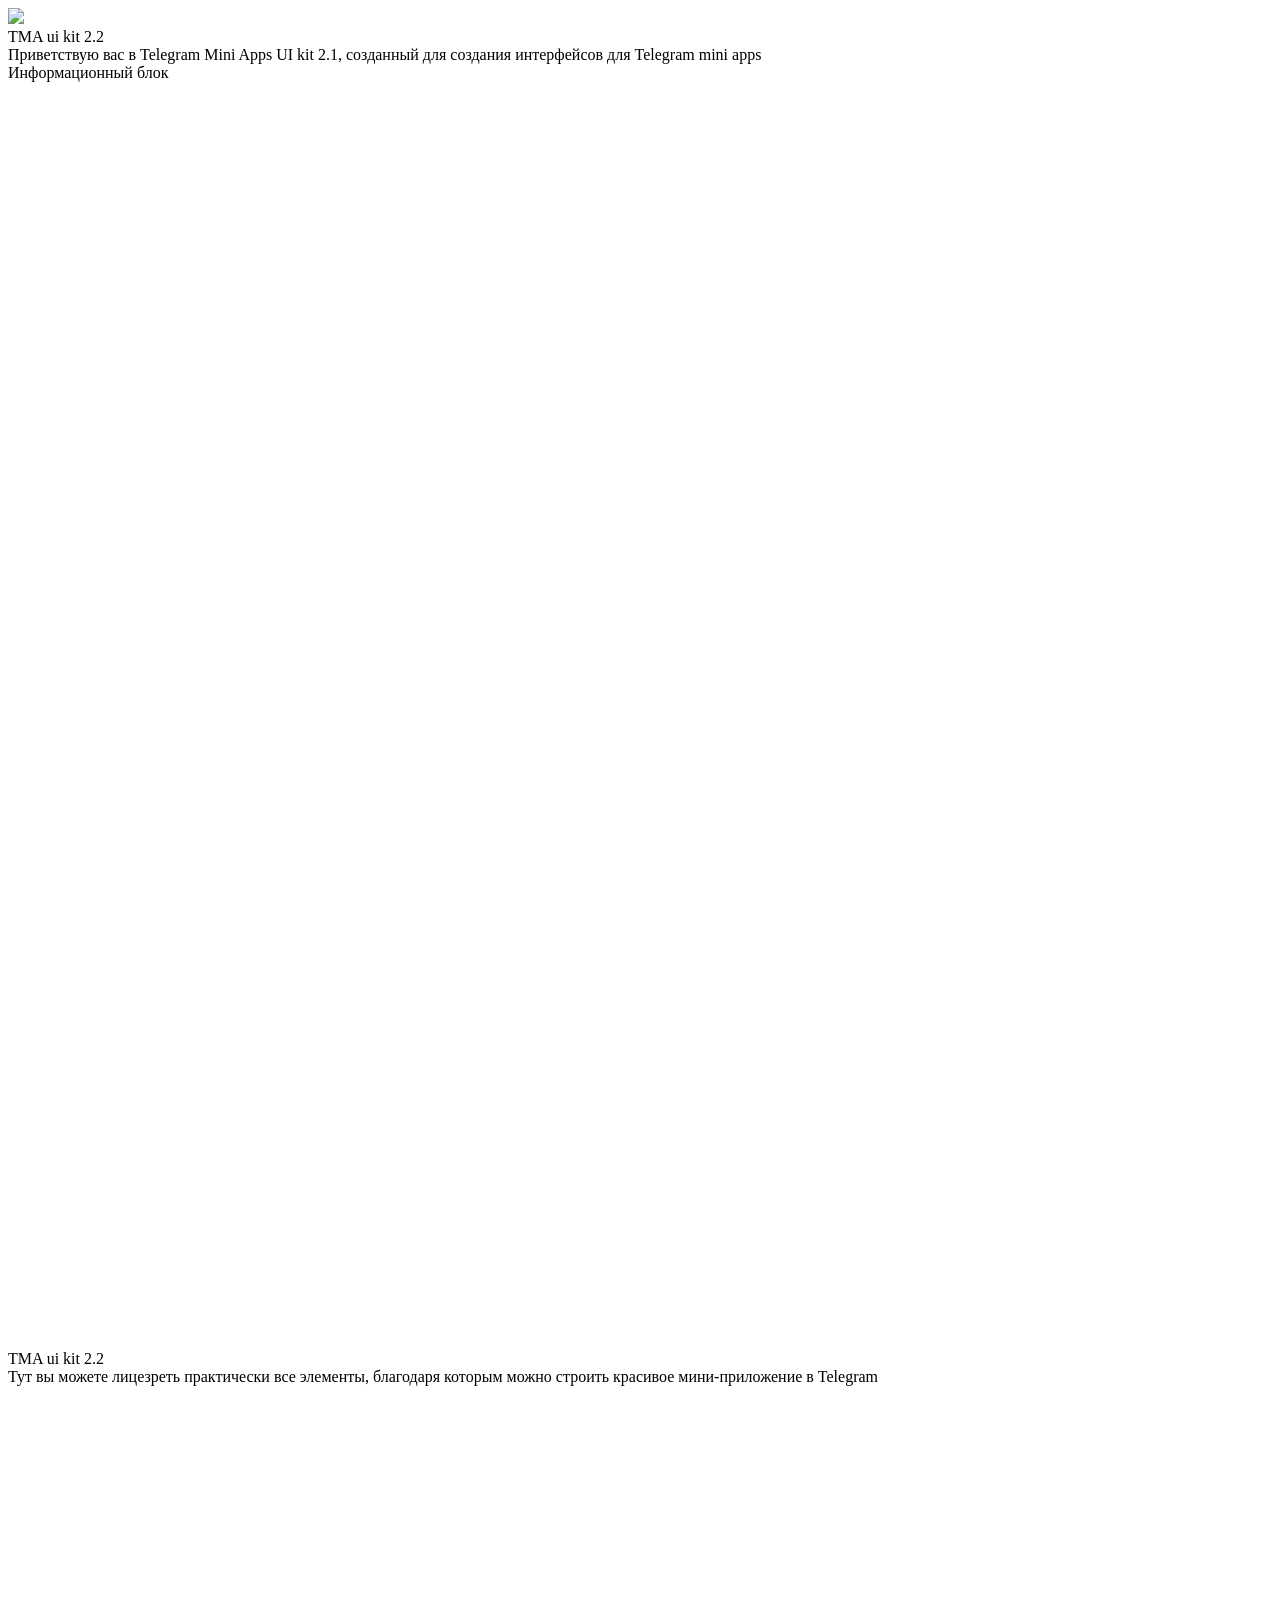
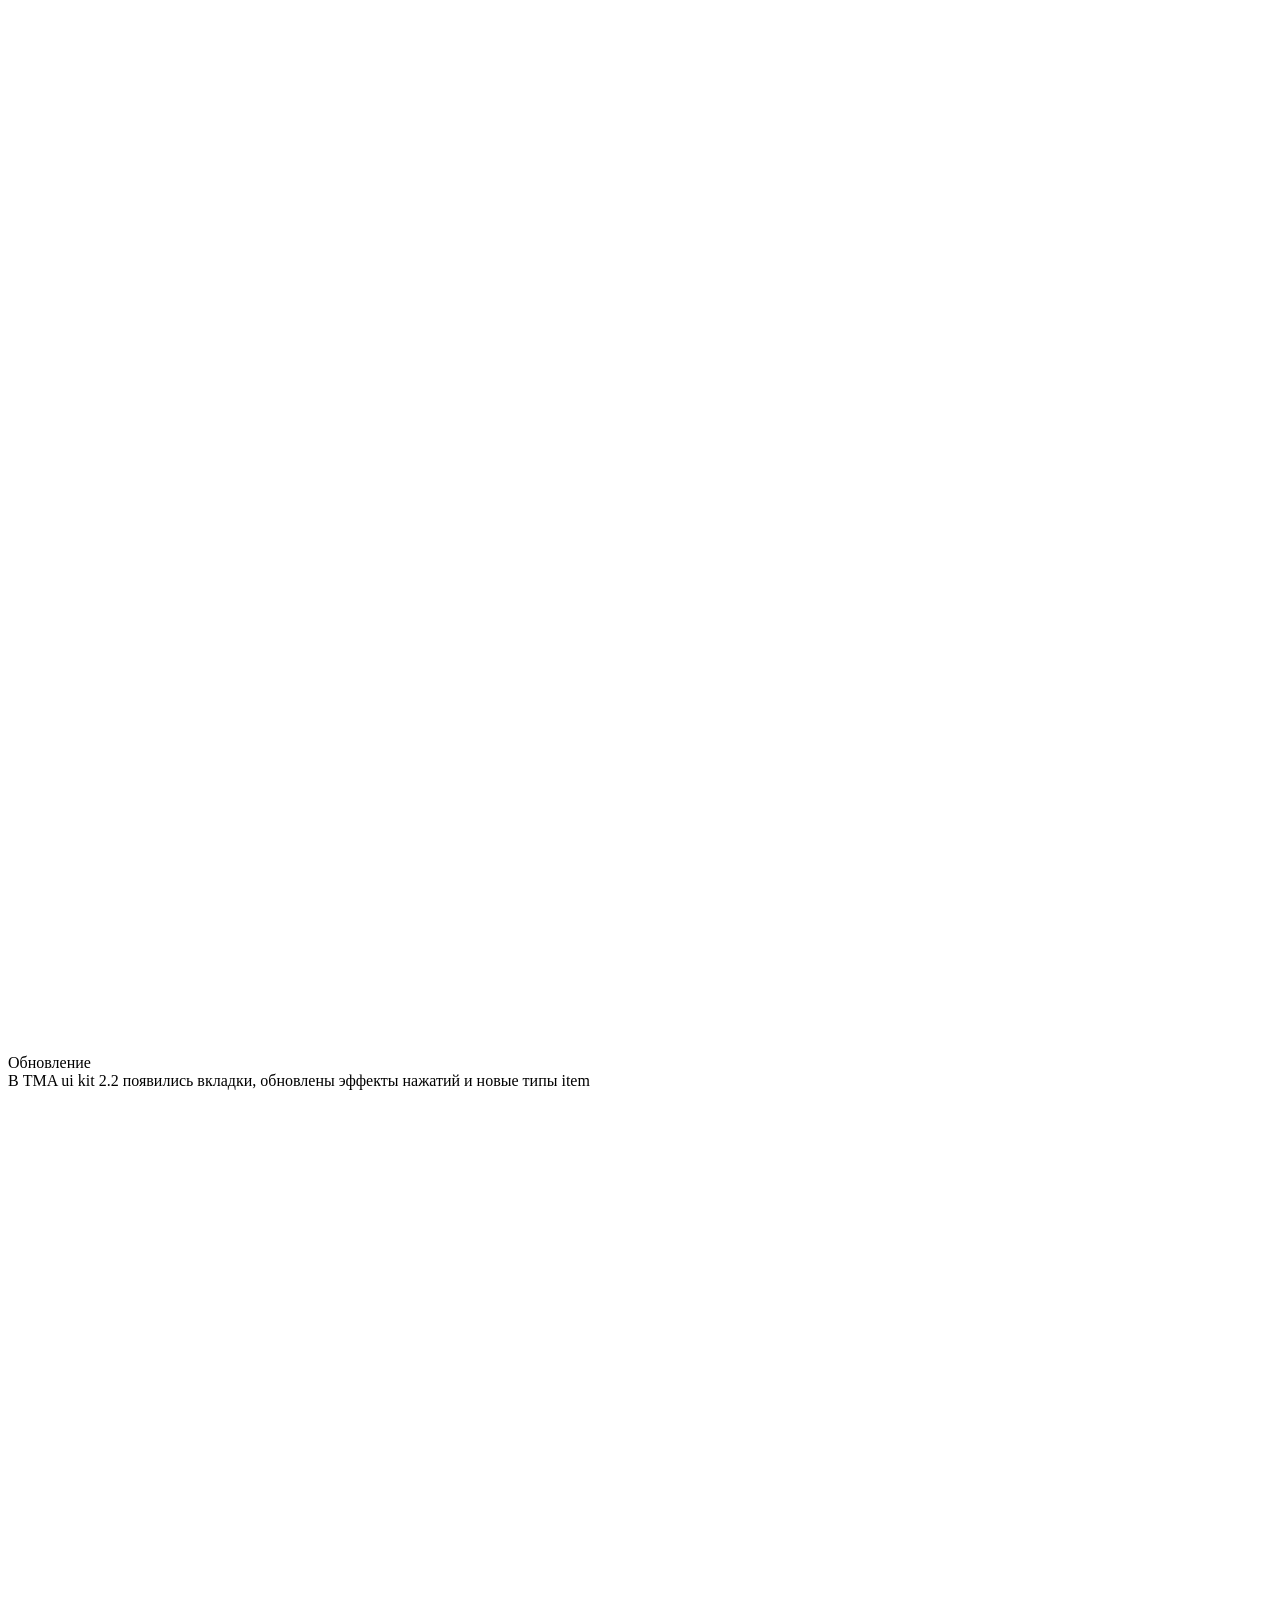
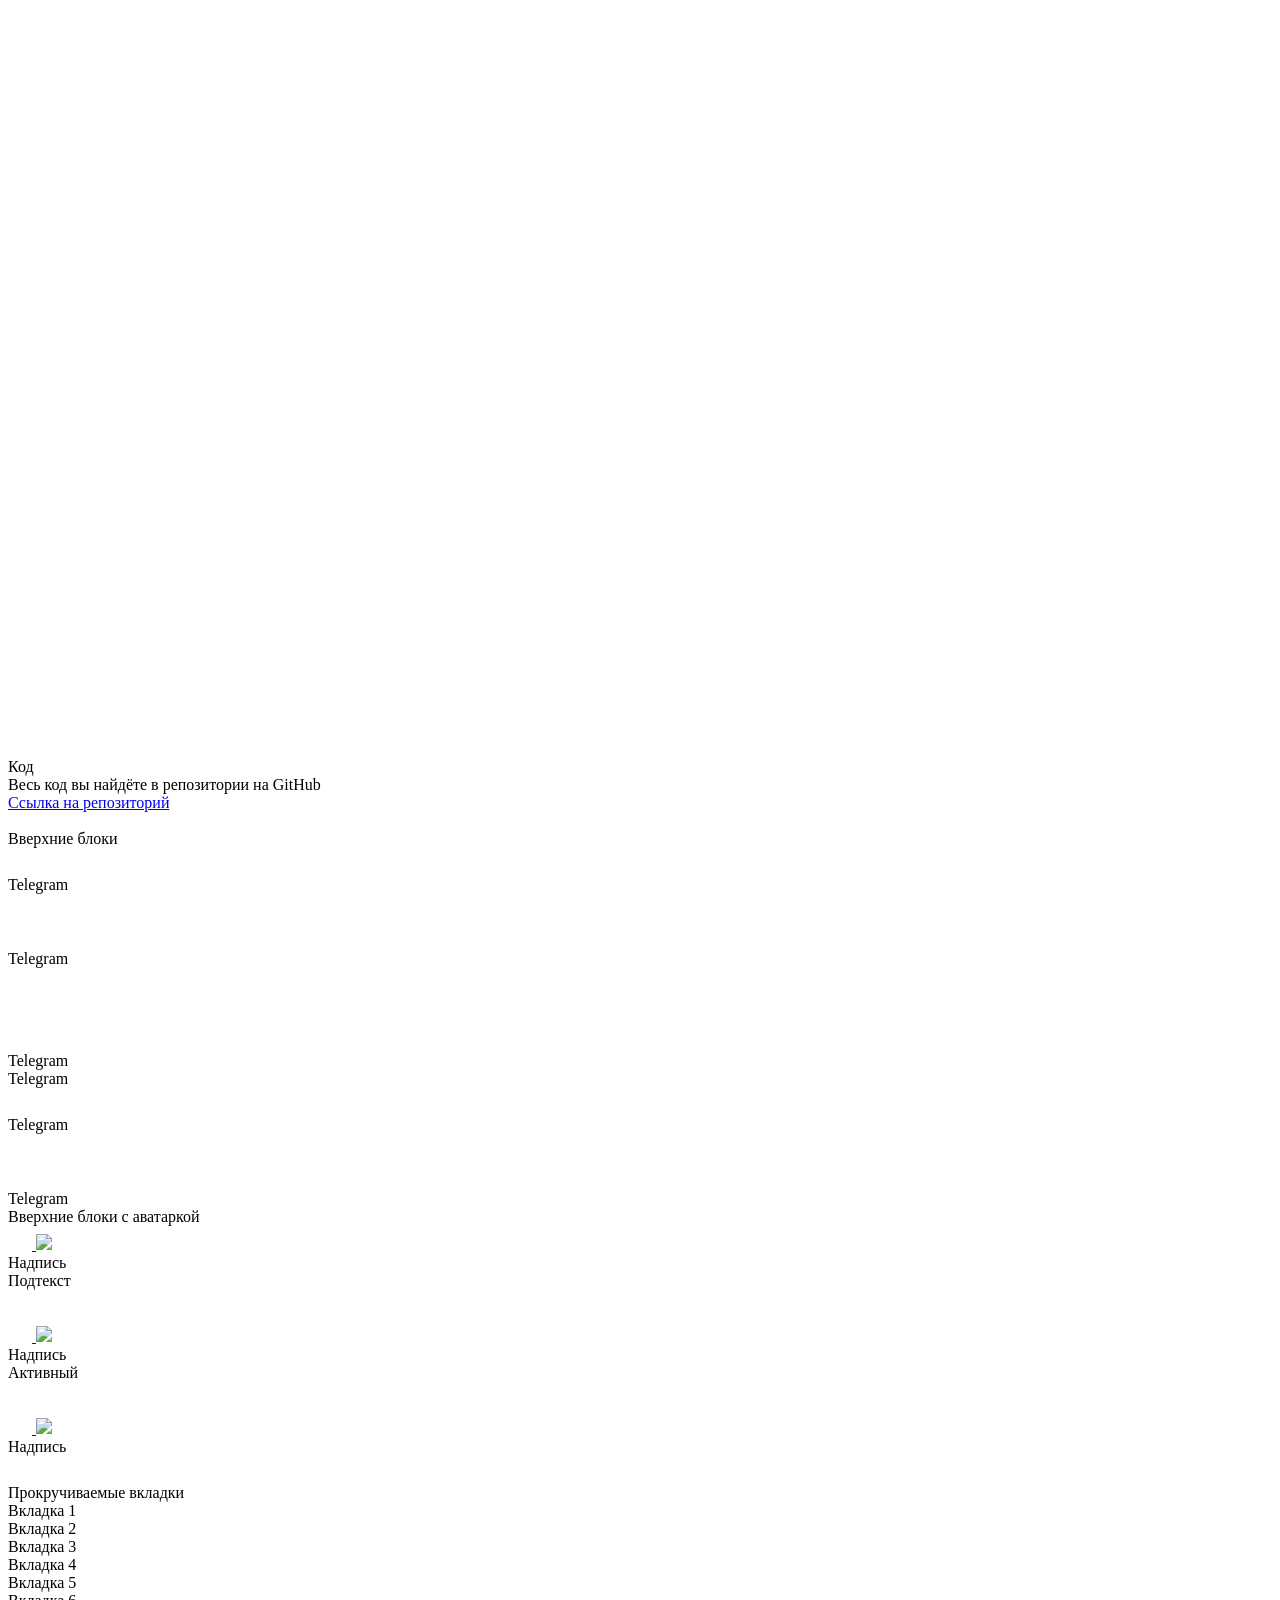
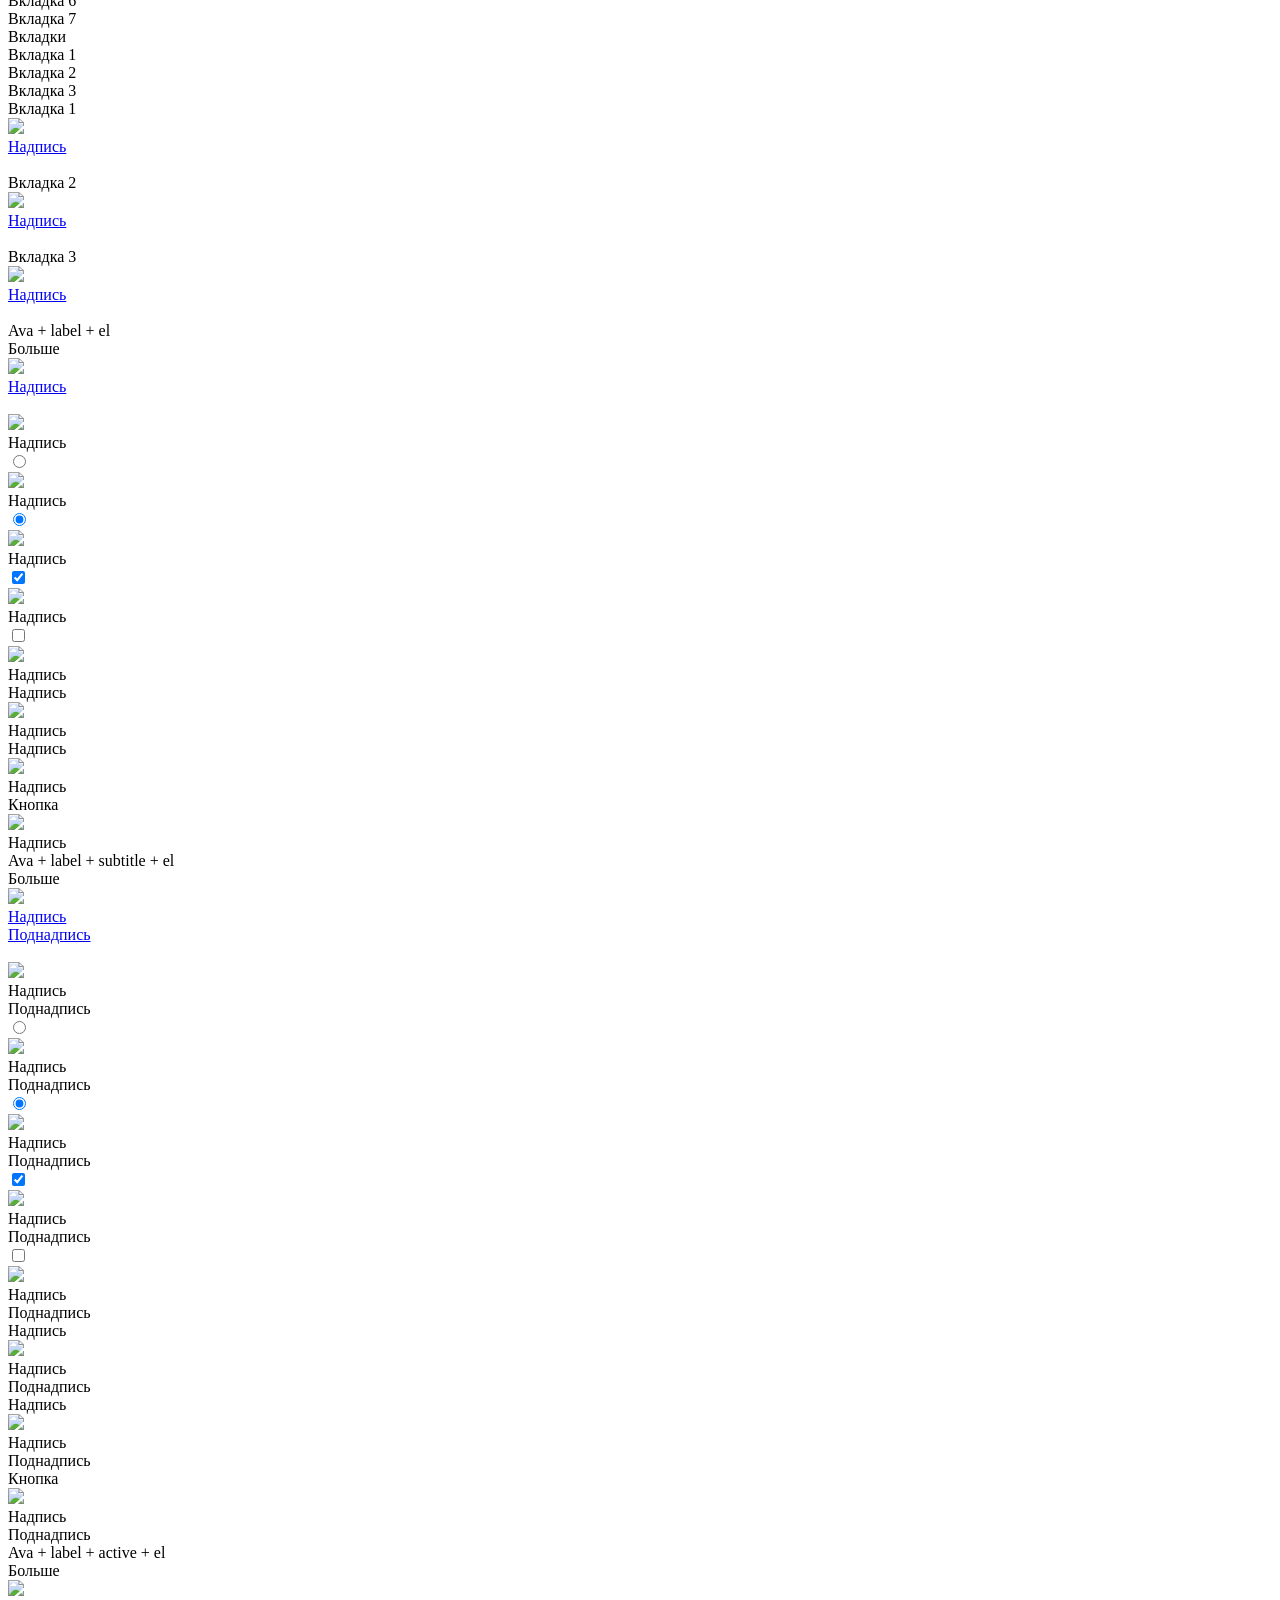
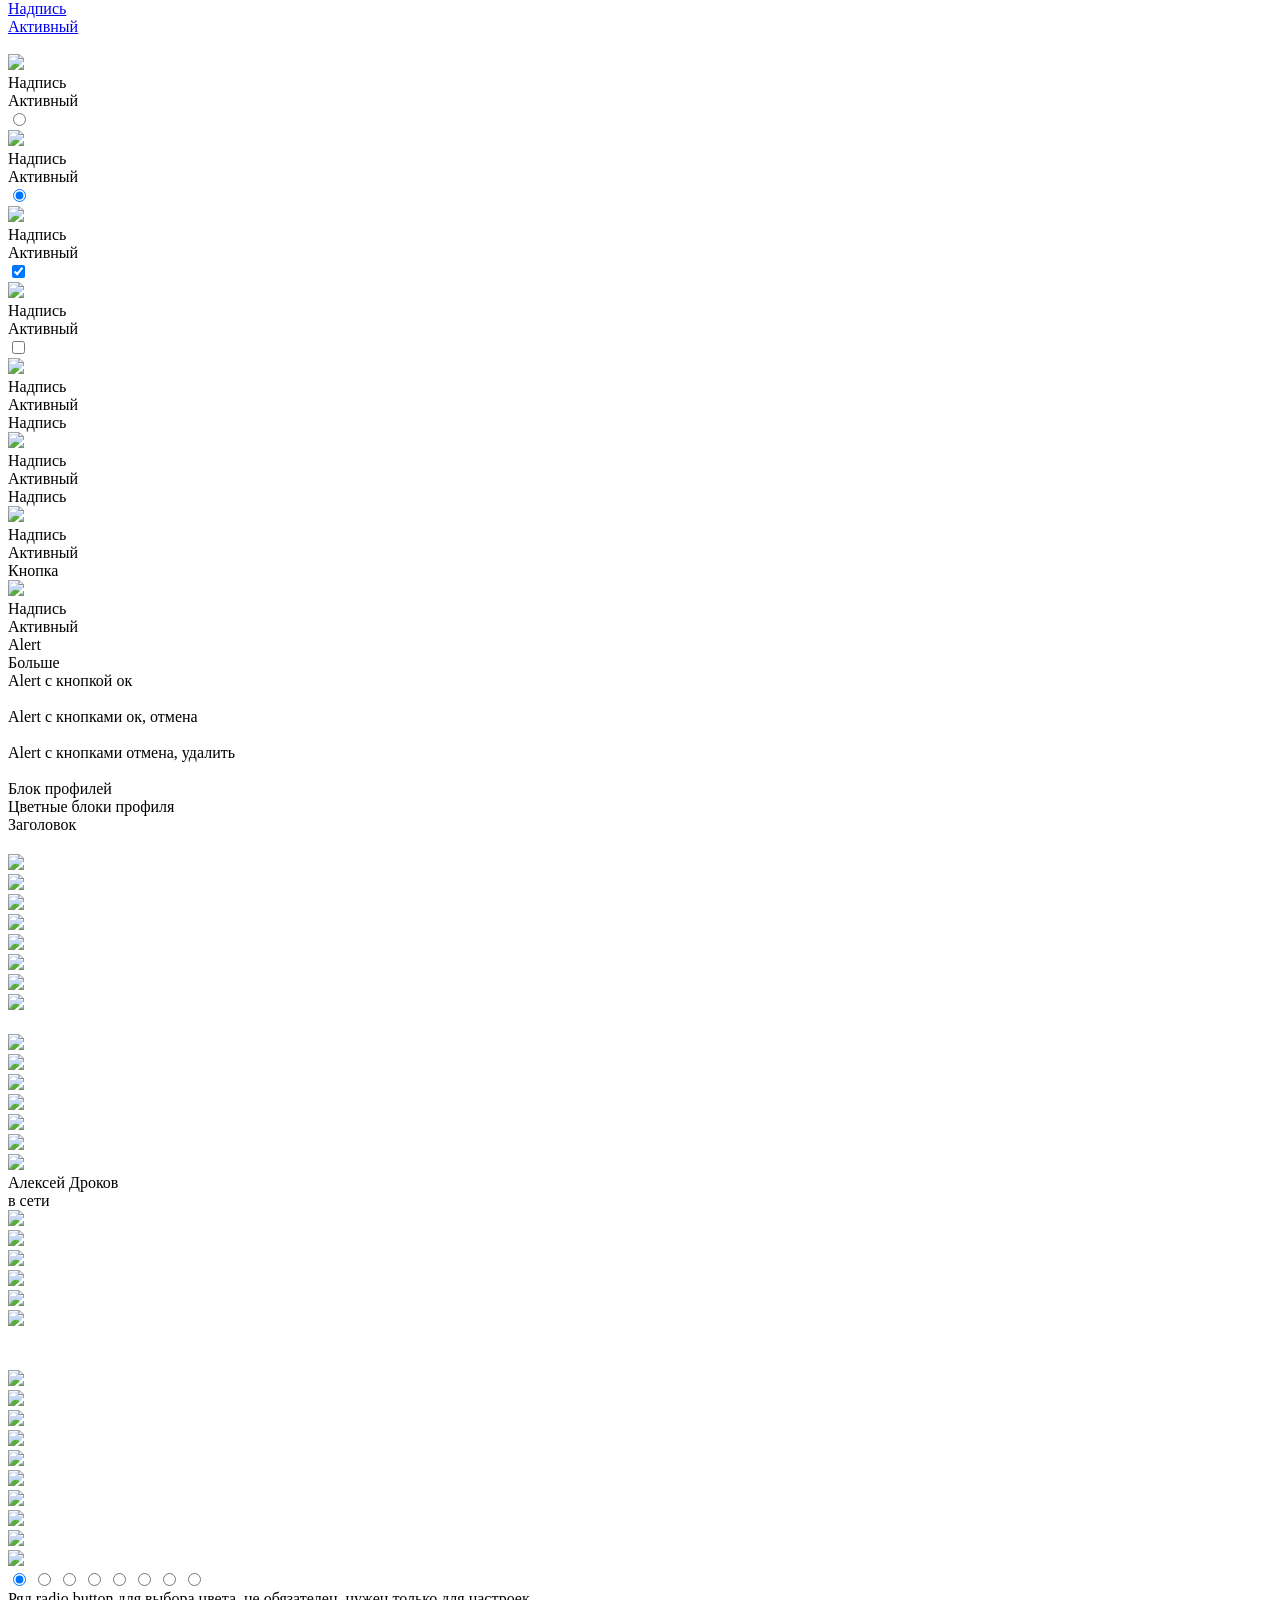
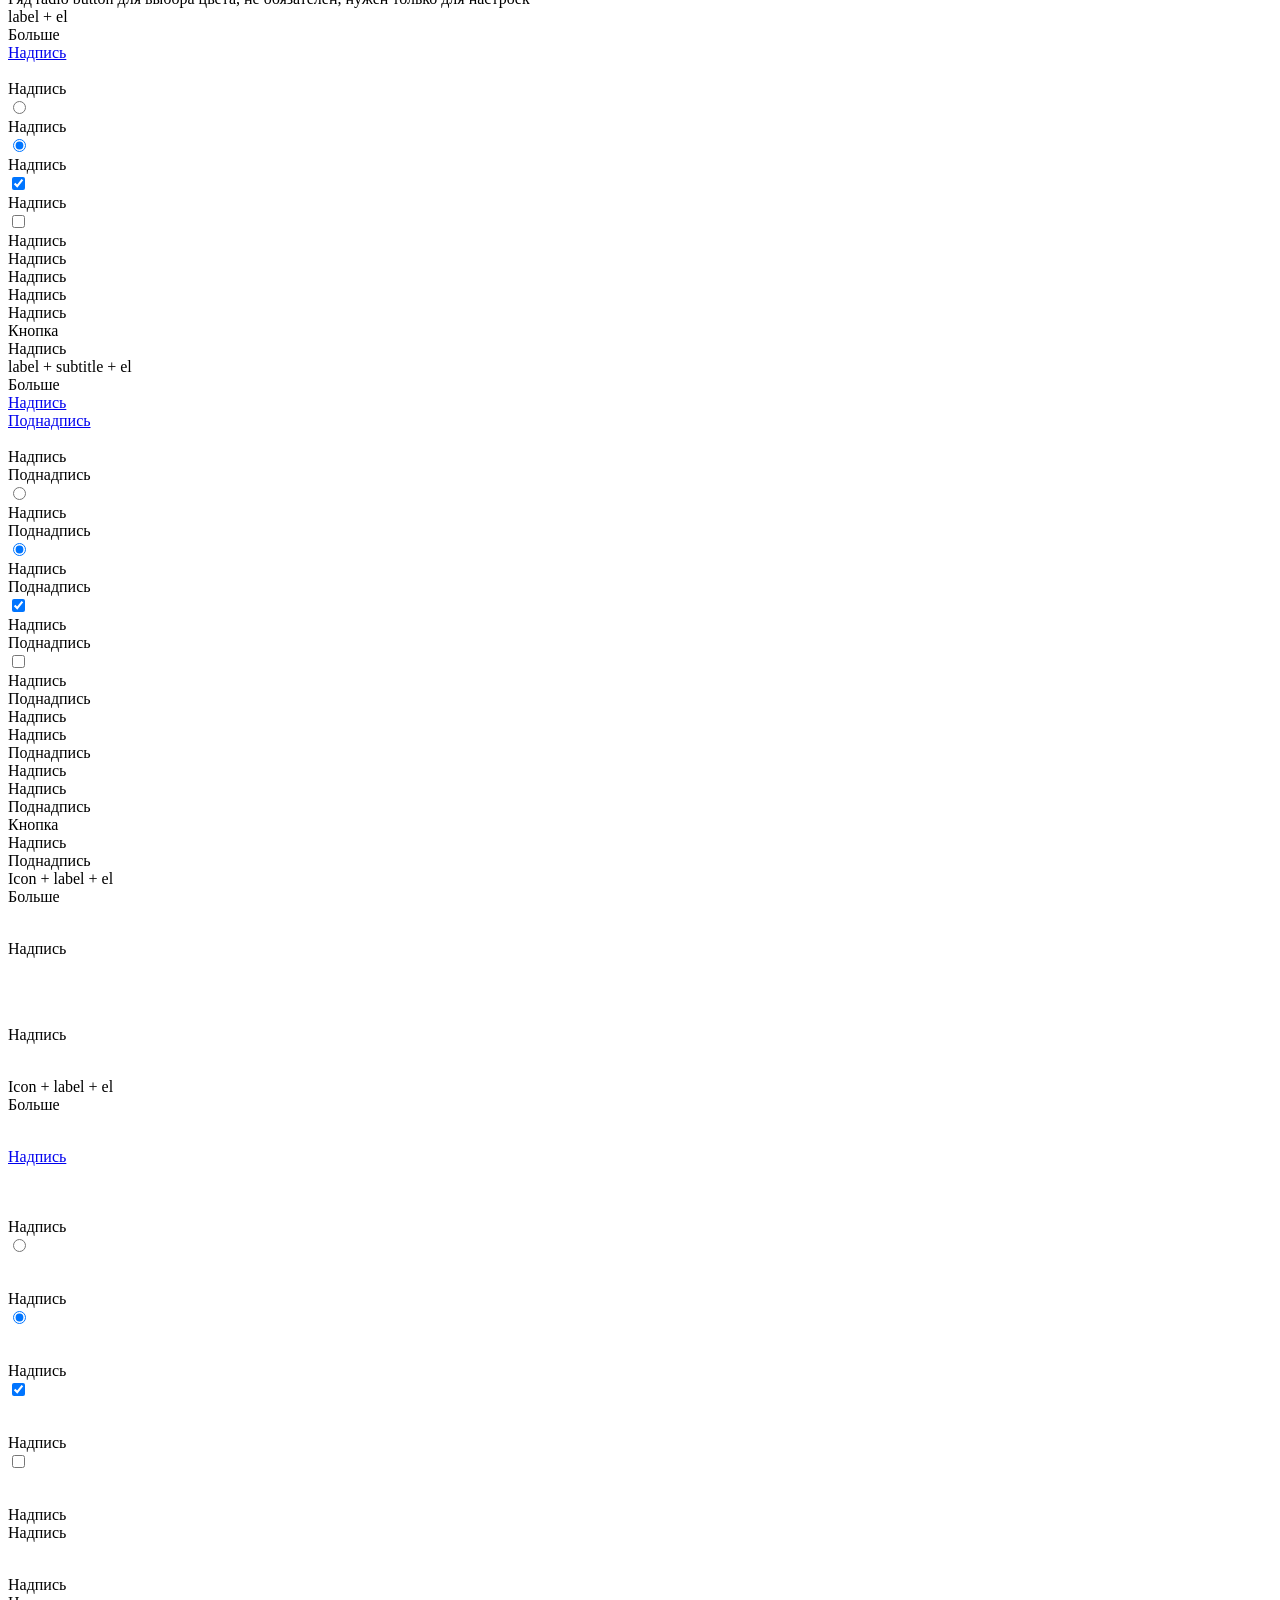
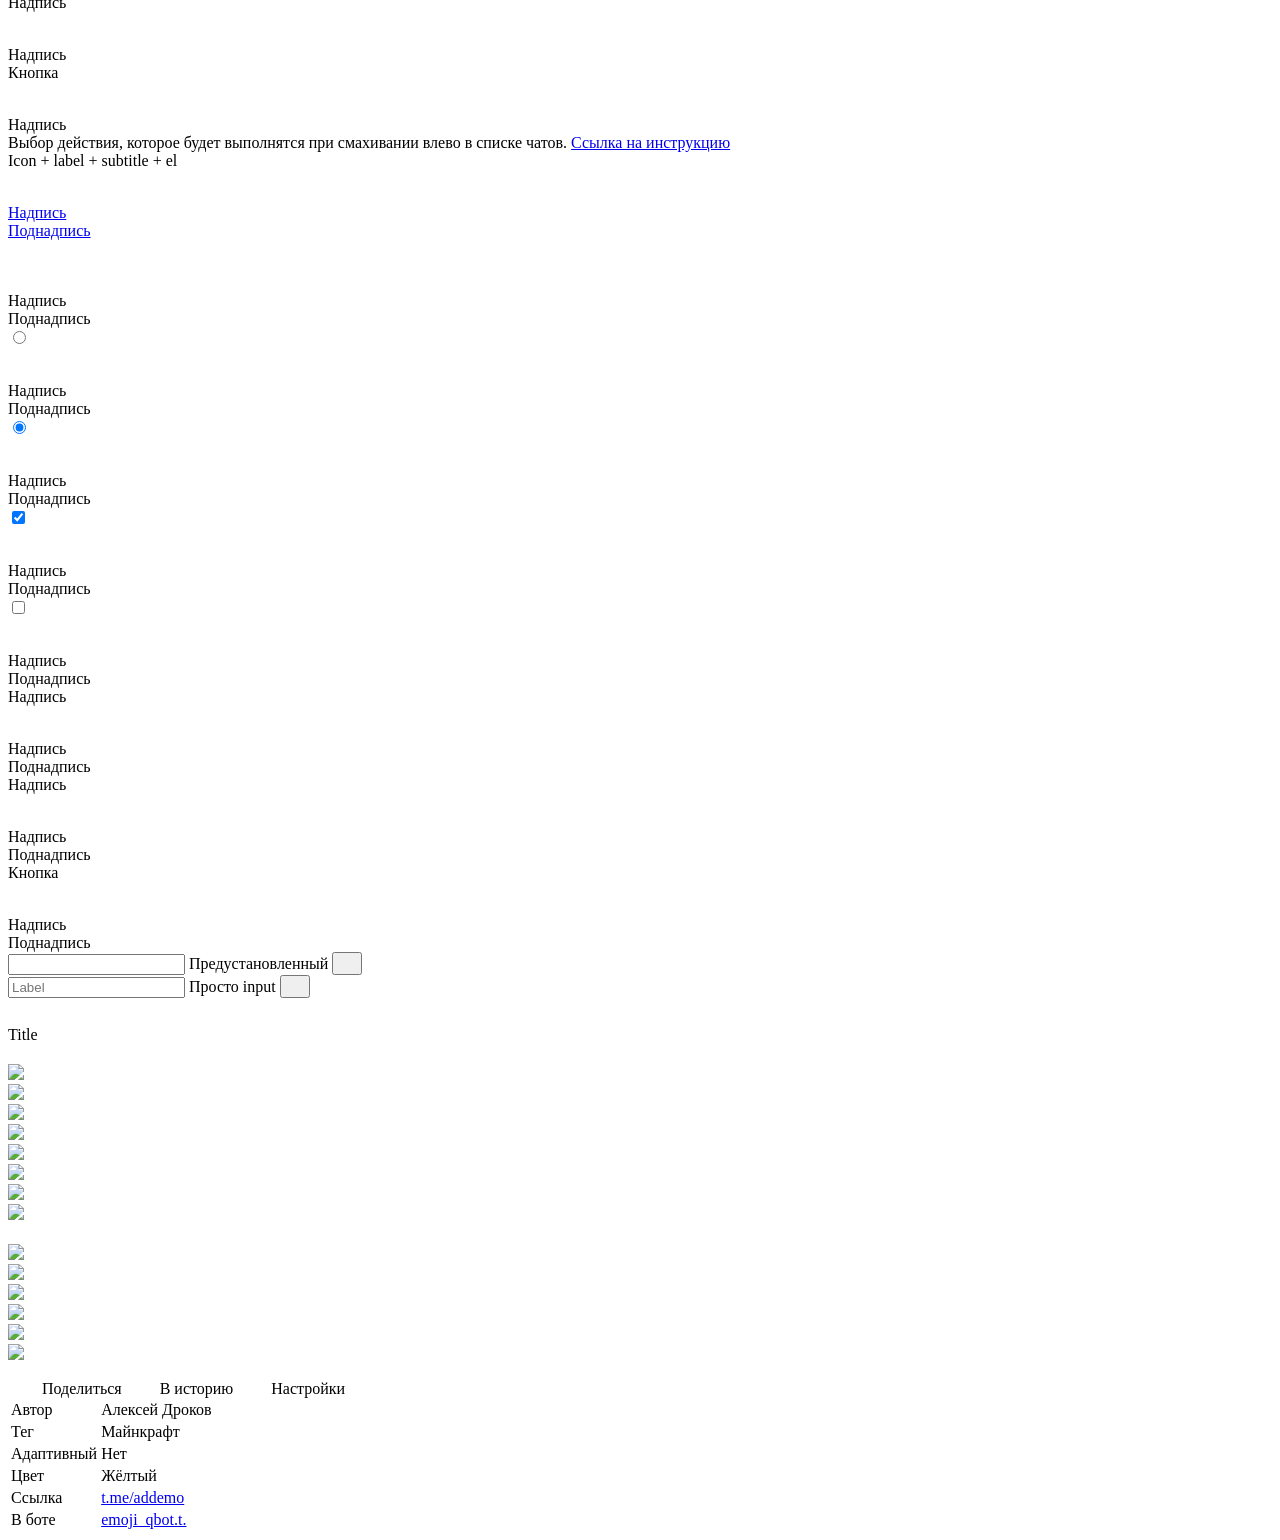
==== index.html @ b3f2db79 "deploy" ====
<!DOCTYPE html>
<html>
<head>
    <meta charset="UTF-8">
    <meta name="viewport" content="width=device-width, initial-scale=1.0">
    <title>TMA ui kit 2.2</title>

    <link href="static/CSS/switcher.css" rel="stylesheet" type="text/css">
    <link href="static/CSS/radio.css" rel="stylesheet" type="text/css">
    <link href="static/CSS/profile.css" rel="stylesheet" type="text/css">
    <link href="static/CSS/style.css" rel="stylesheet" type="text/css">
    <link href="static/CSS/alert.css" rel="stylesheet" type="text/css">
    <link href="static/CSS/input.css" rel="stylesheet" type="text/css">
    <link href="static/CSS/context menu.css" rel="stylesheet" type="text/css">
    <link href="static/CSS/overlay.css" rel="stylesheet" type="text/css">
    <link href="static/CSS/tabs.css" rel="stylesheet" type="text/css">
    <link href="static/CSS/font.css" rel="stylesheet" type="text/css">
</head>
<body>

<!-- Big header -->
<section class="bottom">
<div class="big-header">
    <img src="static/images/img for big header.png">
    <div class="big-header-title label headline6">TMA ui kit 2.2</div>
    <div class="label body1">Приветствую вас в Telegram Mini Apps UI kit 2.1, созданный для создания интерфейсов для Telegram mini apps</div>
</div>
</section>

<!-- Информационный блок -->
<section class="bottom">
<div class="item">
    <div class="right">
        <div class="title oneline"> 
            <div class="button1-medium">Информационный блок</div> 
        </div>
    </div>
</div>
<div class="info_block">
    <div class="icon_info_block"><svg xmlns:inkscape="http://www.inkscape.org/namespaces/inkscape" xmlns:sodipodi="http://sodipodi.sourceforge.net/DTD/sodipodi-0.dtd" xmlns="http://www.w3.org/2000/svg" viewBox="0 0 512 512" version="1.1" inkscape:export-xdpi="96" inkscape:export-ydpi="96" style="fill: none; stroke: none"> <g inkscape:groupmode="layer" id="surface6743" inkscape:label="surface6743" transform="matrix(1.3333000000000002, 0.0, 0.0, 1.3333000000000002, 0.0, 0.0)"> <g id="g_1" inkscape:label="surface6743" transform="matrix(1.0, 0.0, 0.0, 1.0, 0.0, 0.0)"> <g id="g_2" transform="matrix(1.0, 0.0, 0.0, 1.0, 0.0, 0.0)" style="fill-opacity:1.0;fill: var(--tg-theme-text-color)"> <path d="M 176.05,81.35 C 173.93,81.35 172.21,83.07 172.21,85.19 C 172.21,85.19 172.21,92.45 172.21,92.45 C 172.21,103.2 165.88,112.53 156.71,116.84 C 152.47,118.84 148.41,121.18 144.59,123.84 C 136.27,129.64000000000001 125.02000000000001,130.47 115.7,125.09 C 115.7,125.09 109.4,121.46 109.4,121.46 C 107.56,120.39999999999999 105.22,121.02 104.16,122.86 C 104.16,122.86 88.22,150.46 88.22,150.46 C 87.16,152.3 87.78,154.65 89.62,155.71 C 89.62,155.71 95.85,159.31 95.85,159.31 C 105.16999999999999,164.69 110.08,174.83999999999997 109.22,184.95 C 109.02,187.29999999999998 108.91,189.69 108.91,192.1 C 108.91,194.46 109.01,196.79 109.2,199.09 C 110.04,209.18 105.14,219.32 95.84,224.69 C 95.84,224.69 89.61,228.28 89.61,228.28 C 87.77,229.34 87.14,231.69 88.2,233.53 C 88.2,233.53 104.14,261.13 104.14,261.13 C 105.2,262.96999999999997 107.55,263.6 109.39,262.54 C 109.39,262.54 115.53,258.99 115.53,258.99 C 124.87,253.60000000000002 136.13,254.45 144.46,260.27 C 148.32000000000002,262.96999999999997 152.42000000000002,265.34000000000003 156.71,267.36 C 165.88,271.67 172.21,281.0 172.21,291.75 C 172.21,291.75 172.21,298.79 172.21,298.79 C 172.21,300.91 173.93,302.63 176.05,302.63 C 176.05,302.63 207.93,302.63 207.93,302.63 C 210.05,302.63 211.77,300.91 211.77,298.79 C 211.77,298.79 211.77,291.79 211.77,291.79 C 211.77,281.02000000000004 218.12,271.7 227.3,267.39 C 231.60000000000002,265.37 235.71,262.97999999999996 239.58,260.27 C 247.91000000000003,254.45 259.18,253.61 268.52,259 C 268.52,259 274.61,262.51 274.61,262.51 C 276.45,263.57 278.79,262.95 279.85,261.11 C 279.85,261.11 295.79,233.5 295.79,233.5 C 296.85,231.66 296.21999999999997,229.32 294.38,228.26 C 294.38,228.26 288.22,224.7 288.22,224.7 C 278.92,219.32999999999998 274.01000000000005,209.19 274.85,199.1 C 275.04,196.79999999999998 275.14,194.46 275.14,192.1 C 275.14,189.68 275.03999999999996,187.29999999999998 274.84,184.95 C 273.97999999999996,174.83999999999997 278.88,164.68 288.2,159.3 C 288.2,159.3 294.37,155.73 294.37,155.73 C 296.21,154.67 296.83,152.33 295.77,150.49 C 295.77,150.49 279.84,122.89 279.84,122.89 C 278.78,121.05 276.42999999999995,120.42 274.59,121.48 C 274.59,121.48 268.34,125.09 268.34,125.09 C 259.02,130.47 247.76999999999998,129.64000000000001 239.45,123.84 C 235.60999999999999,121.17 231.56,118.82 227.3,116.82 C 218.12,112.50999999999999 211.77,103.19 211.77,92.42 C 211.77,92.42 211.77,85.19 211.77,85.19 C 211.77,83.07 210.05,81.35 207.93,81.35 C 207.93,81.35 176.05,81.35 176.05,81.35 Z M 78.11,175.66 C 65.25,168.24 60.849999999999994,151.81 68.27,138.95 C 68.27,138.95 84.2,111.34 84.2,111.34 C 91.62,98.48 108.06,94.08 120.92,101.5 C 120.92,101.5 127.22,105.14 127.22,105.14 C 128.54,105.9 130.18,105.81 131.43,104.94 C 136.31,101.55 141.47,98.53999999999999 146.9,95.99 C 148.28,95.33999999999999 149.18,93.97 149.18,92.45 C 149.18,92.45 149.18,85.19 149.18,85.19 C 149.18,70.35 161.21,58.31 176.05,58.31 C 176.05,58.31 207.93,58.31 207.93,58.31 C 222.77,58.31 234.81,70.35 234.81,85.19 C 234.81,85.19 234.81,92.42 234.81,92.42 C 234.81,93.94 235.71,95.32 237.09,95.96 C 242.54,98.52 247.73000000000002,101.52000000000001 252.62,104.93 C 253.87,105.80000000000001 255.5,105.89 256.82,105.13 C 256.82,105.13 263.07,101.53 263.07,101.53 C 275.93,94.11 292.37,98.51 299.79,111.37 C 299.79,111.37 315.73,138.97 315.73,138.97 C 323.15000000000003,151.82999999999998 318.75,168.27 305.89,175.69 C 305.89,175.69 299.72,179.25 299.72,179.25 C 298.40000000000003,180.01 297.66,181.47 297.79,182.99 C 298.04,185.99 298.18,189.03 298.18,192.1 C 298.18,195.1 298.05,198.07 297.81,201.01 C 297.68,202.53 298.42,203.99 299.74,204.75 C 299.74,204.75 305.9,208.3 305.9,208.3 C 318.76,215.72 323.16,232.16000000000003 315.74,245.02 C 315.74,245.02 299.8,272.62 299.8,272.62 C 292.38,285.48 275.95,289.88 263.09,282.46 C 263.09,282.46 257,278.95 257,278.95 C 255.68,278.19 254.04,278.28000000000003 252.79,279.16 C 247.85,282.62 242.6,285.65000000000003 237.09,288.24 C 235.71,288.89 234.81,290.27000000000004 234.81,291.79 C 234.81,291.79 234.81,298.79 234.81,298.79 C 234.81,313.63 222.77,325.67 207.93,325.67 C 207.93,325.67 176.05,325.67 176.05,325.67 C 161.21,325.67 149.18,313.63 149.18,298.79 C 149.18,298.79 149.18,291.75 149.18,291.75 C 149.18,290.23 148.28,288.85999999999996 146.9,288.21 C 141.42000000000002,285.63 136.19,282.59999999999997 131.26,279.15 C 130.01,278.28 128.37,278.18 127.05,278.94 C 127.05,278.94 120.91,282.49 120.91,282.49 C 108.05,289.91 91.61,285.51 84.19,272.65 C 84.19,272.65 68.25,245.05 68.25,245.05 C 60.83,232.19 65.23,215.75 78.09,208.33 C 78.09,208.33 84.32,204.73 84.32,204.73 C 85.63,203.97 86.36,202.52 86.24,201 C 86.0,198.07 85.88,195.1 85.88,192.1 C 85.88,189.03 86.01,186 86.26,183 C 86.39,181.48 85.64999999999999,180.01999999999998 84.33,179.26 C 84.33,179.26 78.11,175.66 78.11,175.66 Z M 192.01,224.14 C 208.87,224.14 222.53,210.48000000000002 222.53,193.62 C 222.53,176.76 208.87,163.1 192.01,163.1 C 175.14999999999998,163.1 161.49,176.76 161.49,193.62 C 161.49,210.47 175.15,224.13 191.99,224.14 C 191.99,224.14 191.99,247.18 191.99,247.18 C 162.42000000000002,247.17000000000002 138.45,223.19 138.45,193.62 C 138.45,164.04000000000002 162.43,140.06 192.01,140.06 C 221.58999999999997,140.06 245.57,164.04000000000002 245.57,193.62 C 245.57,223.2 221.58999999999997,247.18 192.01,247.18 C 192.01,247.18 192.01,224.14 192.01,224.14 Z" style="fill-opacity:1.0;fill: var(--tg-theme-text-color)"/> </g> </g> </g> </svg></div>
    <div class="text_info_block">
        <div class="label button1-medium">TMA ui kit 2.2</div>
        <div class="subtitle subtitle2">Тут вы можете лицезреть практически все элементы, благодаря которым можно строить красивое мини-приложение в Telegram</div>
    </div>

    <div class="icon_info_block"><svg xmlns:inkscape="http://www.inkscape.org/namespaces/inkscape" xmlns:sodipodi="http://sodipodi.sourceforge.net/DTD/sodipodi-0.dtd" xmlns="http://www.w3.org/2000/svg" viewBox="0 0 512 512" version="1.1" inkscape:export-xdpi="96" inkscape:export-ydpi="96" style="fill: none; stroke: none"> <g inkscape:groupmode="layer" id="g_1" transform="matrix(5.069306930693069, 0.0, 0.0, 5.069306930693069, 0.0, 0.0)" inkscape:label="PreCompLayer"> <g inkscape:groupmode="layer" id="g_2" transform="matrix(1.0, 0.0, 0.0, 1.0, 0.0, 0.0)" inkscape:label="ShapeLayer"> <g id="g_3" transform="matrix(1.0, 0.0, 0.0, 1.0, 0.0, 0.0)" style="stroke:var(--tg-theme-text-color);stroke-opacity:1.0;stroke-width:5.5;stroke-miterlimit:0.0;stroke-linecap:round;stroke-linejoin:round"> <path d="M 44.854,22.07 C 44.854,22.07 56.707,22.07 56.707,22.07 M 44.854,22.07 C 44.854,22.07 33.32,22.07 33.32,22.07 C 32.34566925995761,22.069655323406145 31.429864034282204,22.54399163523639 30.868000000000002,23.34 C 30.868000000000002,23.34 20.746,37.694 20.746,37.694 C 19.988514852076097,38.76817724524487 20.0211047815573,40.220873351869365 20.825999999999997,41.260000000000005 C 20.825999999999997,41.260000000000005 49.99,78.923 49.99,78.923 C 50.385315663382066,79.43237186238447 51.174684336617936,79.43237186238447 51.57,78.923 C 51.57,78.923 80.779,41.203 80.779,41.203 C 81.5624956579902,40.19077125605069 81.61575059123817,38.78354998961966 80.911,37.715 C 80.911,37.715 71.482,23.418000000000003 71.482,23.418000000000003 C 70.92762226938993,22.5769188661199 69.98534902755463,22.0692804462973 68.978,22.069000000000003 C 68.978,22.069000000000003 56.707,22.069000000000003 56.707,22.069000000000003 M 44.854,22.069000000000003 C 44.854,22.069000000000003 39.18,39.507 39.18,39.507 M 39.18,39.507 C 39.18,39.507 62.379999999999995,39.507 62.379999999999995,39.507 M 39.17999999999999,39.507 C 39.17999999999999,39.507 50.779999999999994,76.257 50.779999999999994,76.257 C 50.779999999999994,76.257 62.379999999999995,39.507000000000005 62.379999999999995,39.507000000000005 M 39.17999999999999,39.507000000000005 C 39.17999999999999,39.507000000000005 22.219,39.507000000000005 22.219,39.507000000000005 M 56.708,22.069000000000006 C 56.708,22.069000000000006 62.381,39.507000000000005 62.381,39.507000000000005 M 62.381,39.507000000000005 C 62.381,39.507000000000005 79.687,39.507000000000005 79.687,39.507000000000005 "/> </g> </g> </g> </svg></div>
    <div class="text_info_block">
        <div class="label button1-medium">Обновление</div>
        <div class="subtitle subtitle2">В TMA ui kit 2.2 появились вкладки, обновлены эффекты нажатий и новые типы item</div>
    </div>

    <div class="icon_info_block"><svg xmlns:inkscape="http://www.inkscape.org/namespaces/inkscape" xmlns:sodipodi="http://sodipodi.sourceforge.net/DTD/sodipodi-0.dtd" xmlns="http://www.w3.org/2000/svg" viewBox="0 0 512 512" version="1.1" inkscape:export-xdpi="96" inkscape:export-ydpi="96" style="fill: none; stroke: none"> <g inkscape:groupmode="layer" id="surface10510" inkscape:label="surface10510" transform="matrix(1.3333000000000002, 0.0, 0.0, 1.3333000000000002, 0.0, 0.0)"> <g id="g_1" inkscape:label="surface10510" transform="matrix(1.0, 0.0, 0.0, 1.0, 0.0, 0.0)"> <g id="g_2" transform="matrix(0.75, 0.0, 0.0, 0.75, 0.0, 0.0)" style="stroke:var(--tg-theme-text-color);stroke-opacity:1.0;stroke-width:30.72;stroke-miterlimit:4.0;stroke-linecap:round;stroke-linejoin:round"> <path d="M 286.08,140.8 C 286.08,140.8 155.52,140.8 155.52,140.8 C 135.72,140.8 119.68,156.83999999999997 119.68,176.64 C 119.68,176.64 119.68,384 119.68,384 C 119.68,403.79 135.72,419.84 155.52,419.84 C 155.52,419.84 356.48,419.84 356.48,419.84 C 376.28000000000003,419.84 392.32,403.79 392.32,384 C 392.32,384 392.32,176.64 392.32,176.64 C 392.32,156.83999999999997 376.28000000000003,140.8 356.48,140.8 C 356.48,140.8 286.08,140.8 286.08,140.8 Z M 286.08,140.8 C 286.08,140.8 286.08,121.6 286.08,121.6 C 286.08,104.99 272.61,91.52 256,91.52 C 239.39,91.52 225.92,104.99 225.92,121.6 C 225.92,121.6 225.92,140.8 225.92,140.8 M 324.48,220.16 C 324.48,220.16 187.52,220.16 187.52,220.16 M 324.48,279.04 C 324.48,279.04 187.52,279.04 187.52,279.04 M 293.12,338.56 C 293.12,338.56 218.88,338.56 218.88,338.56 "/> </g> </g> </g> </svg></div>
    <div class="text_info_block">
        <div class="label button1-medium">Код</div>
        <div class="subtitle subtitle2">Весь код вы найдёте в репозитории на GitHub</div>
    </div>
</div>
<a href="https://github.com/Qjkey/tma-ui-kit-2-0" target="_blank" class="item clicked">
    <div class="right">
        <div class="text oneline"> 
            <div class="label body1">Ссылка на репозиторий</div> 
        </div>
        <div class="element"> 
            <svg width="7" height="12" viewBox="0 0 7 12" fill="none" xmlns="http://www.w3.org/2000/svg"><path d="M1 1L6 6L1 11" stroke-width="2" stroke-linecap="round" stroke-linejoin="round"/></svg>
        </div>
    </div>
</a>
</section>

<!-- Header -->
<section class="bottom">
<div class="item">
    <div class="right">
        <div class="title oneline"> 
            <div class="button1-medium">Вверхние блоки</div> 
        </div>
    </div>
</div>

<div class="item">
    <a href="#" class="left"> 
        <svg width="24" height="24" viewBox="0 0 24 24" fill="none" xmlns="http://www.w3.org/2000/svg">
            <path fill-rule="evenodd" clip-rule="evenodd" d="M3 7C3 6.44772 3.44772 6 4 6H20C20.5523 6 21 6.44772 21 7C21 7.55228 20.5523 8 20 8H4C3.44772 8 3 7.55228 3 7ZM3 17C3 16.4477 3.44772 16 4 16H20C20.5523 16 21 16.4477 21 17C21 17.5523 20.5523 18 20 18H4C3.44772 18 3 17.5523 3 17ZM4 11C3.44772 11 3 11.4477 3 12C3 12.5523 3.44772 13 4 13H20C20.5523 13 21 12.5523 21 12C21 11.4477 20.5523 11 20 11H4Z" fill="var(--tg-theme-text-color)"/>
        </svg>
    </a>
    <div class="right">
        <div class="text header"> 
            <div class="label headline6">Telegram</div> 
        </div>
        <a href="#" class="element">
             <svg width="24" height="24" viewBox="0 0 24 24" fill="none" xmlns="http://www.w3.org/2000/svg">
                <path d="M15.5 14H14.71L14.43 13.73C15.41 12.59 16 11.11 16 9.5C16 5.91 13.09 3 9.5 3C5.91 3 3 5.91 3 9.5C3 13.09 5.91 16 9.5 16C11.11 16 12.59 15.41 13.73 14.43L14 14.71V15.5L19 20.49L20.49 19L15.5 14ZM9.5 14C7.01 14 5 11.99 5 9.5C5 7.01 7.01 5 9.5 5C11.99 5 14 7.01 14 9.5C14 11.99 11.99 14 9.5 14Z" fill="var(--tg-theme-text-color)" stroke="none"/>
            </svg>
        </a>
    </div>
</div>

<div class="item">
    <a href="#" class="left"> 
        <svg width="24" height="24" viewBox="0 0 24 24" fill="none" xmlns="http://www.w3.org/2000/svg">
            <path d="M20 12C20 11.4477 19.5523 11 19 11H7.83L12.71 6.12C13.1017 5.72829 13.1006 5.09284 12.7075 4.70251C12.3164 4.31412 11.6848 4.31524 11.295 4.705L5.13137 10.8686C4.73535 11.2646 4.53735 11.4627 4.46316 11.691C4.3979 11.8918 4.3979 12.1082 4.46316 12.309C4.53735 12.5373 4.73535 12.7354 5.13137 13.1314L11.2947 19.2947C11.6842 19.6842 12.3158 19.6842 12.7053 19.2947C13.0946 18.9054 13.0949 18.2743 12.7059 17.8847L7.83 13H19C19.5523 13 20 12.5523 20 12Z" fill="var(--tg-theme-text-color)"/>
        </svg>
    </a>
    <div class="right">
        <div class="text header"> 
            <div class="label headline6">Telegram</div> 
        </div>
        <a href="#" class="element">
             <svg width="56" height="24" viewBox="0 0 24 24" fill="none" xmlns="http://www.w3.org/2000/svg">
                <path d="M15.5 14H14.71L14.43 13.73C15.41 12.59 16 11.11 16 9.5C16 5.91 13.09 3 9.5 3C5.91 3 3 5.91 3 9.5C3 13.09 5.91 16 9.5 16C11.11 16 12.59 15.41 13.73 14.43L14 14.71V15.5L19 20.49L20.49 19L15.5 14ZM9.5 14C7.01 14 5 11.99 5 9.5C5 7.01 7.01 5 9.5 5C11.99 5 14 7.01 14 9.5C14 11.99 11.99 14 9.5 14Z" fill="var(--tg-theme-text-color)" stroke="none"/>
            </svg>
        </a>
        <div class="element" id="cntxt_menu_btn_06">
            <svg width="24" height="24" viewBox="0 0 24 24" fill="none" xmlns="http://www.w3.org/2000/svg">
                <path d="M12.5218 8C13.6696 8 14.6087 7.1 14.6087 6C14.6087 4.9 13.6696 4 12.5218 4C11.3739 4 10.4348 4.9 10.4348 6C10.4348 7.1 11.3739 8 12.5218 8ZM12.5218 10C11.3739 10 10.4348 10.9 10.4348 12C10.4348 13.1 11.3739 14 12.5218 14C13.6696 14 14.6087 13.1 14.6087 12C14.6087 10.9 13.6696 10 12.5218 10ZM12.5218 16C11.3739 16 10.4348 16.9 10.4348 18C10.4348 19.1 11.3739 20 12.5218 20C13.6696 20 14.6087 19.1 14.6087 18C14.6087 16.9 13.6696 16 12.5218 16Z" fill="var(--tg-theme-text-color)" stroke="none"/>
            </svg>
        </div>
    </div>
</div>

<div class="item">
    <a href="#" class="left"> 
        <svg width="24" height="24" viewBox="0 0 24 24" fill="none" xmlns="http://www.w3.org/2000/svg">
            <path d="M18.295 7.115C18.6844 6.72564 18.6844 6.09436 18.295 5.705C17.9056 5.31564 17.2744 5.31564 16.885 5.705L12 10.59L7.115 5.705C6.72564 5.31564 6.09436 5.31564 5.705 5.705C5.31564 6.09436 5.31564 6.72564 5.705 7.115L10.59 12L5.705 16.885C5.31564 17.2744 5.31564 17.9056 5.705 18.295C6.09436 18.6844 6.72564 18.6844 7.115 18.295L12 13.41L16.885 18.295C17.2744 18.6844 17.9056 18.6844 18.295 18.295C18.6844 17.9056 18.6844 17.2744 18.295 16.885L13.41 12L18.295 7.115Z" fill="var(--tg-theme-text-color)"/>
        </svg>
    </a>
    <div class="right">
        <div class="text header"> 
            <div class="label headline6">Telegram</div> 
        </div>
    </div>
</div>

<div class="item">
    <div class="right">
        <div class="text header"> 
            <div class="label headline6">Telegram</div> 
        </div>
        <a href="#" class="element">
            <svg width="24" height="24" viewBox="0 0 24 24" fill="none" xmlns="http://www.w3.org/2000/svg">
                <path d="M15.5 14H14.71L14.43 13.73C15.41 12.59 16 11.11 16 9.5C16 5.91 13.09 3 9.5 3C5.91 3 3 5.91 3 9.5C3 13.09 5.91 16 9.5 16C11.11 16 12.59 15.41 13.73 14.43L14 14.71V15.5L19 20.49L20.49 19L15.5 14ZM9.5 14C7.01 14 5 11.99 5 9.5C5 7.01 7.01 5 9.5 5C11.99 5 14 7.01 14 9.5C14 11.99 11.99 14 9.5 14Z" fill="var(--tg-theme-text-color)" stroke="none"/>
            </svg>
        </a>
    </div>
</div>

<div class="item">
    <div class="right">
        <div class="text header"> 
            <div class="label headline6">Telegram</div> 
        </div>
        <a href="#" class="element">
             <svg width="56" height="24" viewBox="0 0 24 24" fill="none" xmlns="http://www.w3.org/2000/svg">
                <path d="M15.5 14H14.71L14.43 13.73C15.41 12.59 16 11.11 16 9.5C16 5.91 13.09 3 9.5 3C5.91 3 3 5.91 3 9.5C3 13.09 5.91 16 9.5 16C11.11 16 12.59 15.41 13.73 14.43L14 14.71V15.5L19 20.49L20.49 19L15.5 14ZM9.5 14C7.01 14 5 11.99 5 9.5C5 7.01 7.01 5 9.5 5C11.99 5 14 7.01 14 9.5C14 11.99 11.99 14 9.5 14Z" fill="var(--tg-theme-text-color)" stroke="none"/>
            </svg>
        </a>
        <div class="element" id="cntxt_menu_btn_07">
            <svg width="24" height="24" viewBox="0 0 24 24" fill="none" xmlns="http://www.w3.org/2000/svg">
                <path d="M12.5218 8C13.6696 8 14.6087 7.1 14.6087 6C14.6087 4.9 13.6696 4 12.5218 4C11.3739 4 10.4348 4.9 10.4348 6C10.4348 7.1 11.3739 8 12.5218 8ZM12.5218 10C11.3739 10 10.4348 10.9 10.4348 12C10.4348 13.1 11.3739 14 12.5218 14C13.6696 14 14.6087 13.1 14.6087 12C14.6087 10.9 13.6696 10 12.5218 10ZM12.5218 16C11.3739 16 10.4348 16.9 10.4348 18C10.4348 19.1 11.3739 20 12.5218 20C13.6696 20 14.6087 19.1 14.6087 18C14.6087 16.9 13.6696 16 12.5218 16Z" fill="var(--tg-theme-text-color)" stroke="none"/>
            </svg>
        </div>
    </div>
</div>

<div class="item">
    <div class="right">
        <div class="text header"> 
            <div class="label headline6">Telegram</div> 
        </div>
    </div>
</div>
</section>

<!-- Header + ava -->
<section class="bottom">
<div class="item">
    <div class="right">
        <div class="title oneline"> 
            <div class="button1-medium">Вверхние блоки с аватаркой</div> 
        </div>
    </div>
</div>
<div class="item">
    <a href="#" class="left"> 
        <svg width="24" height="24" viewBox="0 0 24 24" fill="none" xmlns="http://www.w3.org/2000/svg">
            <path d="M20 12C20 11.4477 19.5523 11 19 11H7.83L12.71 6.12C13.1017 5.72829 13.1006 5.09284 12.7075 4.70251C12.3164 4.31412 11.6848 4.31524 11.295 4.705L5.13137 10.8686C4.73535 11.2646 4.53735 11.4627 4.46316 11.691C4.3979 11.8918 4.3979 12.1082 4.46316 12.309C4.53735 12.5373 4.73535 12.7354 5.13137 13.1314L11.2947 19.2947C11.6842 19.6842 12.3158 19.6842 12.7053 19.2947C13.0946 18.9054 13.0949 18.2743 12.7059 17.8847L7.83 13H19C19.5523 13 20 12.5523 20 12Z" fill="var(--tg-theme-text-color)"/>
        </svg>
    </a>
    <a class="second-left"> 
        <img src="static/images/my_avatar.png" class="ava">
    </a>
    <div class="right">
        <div class="text twoline"> 
            <div class="label body1-medium">Надпись</div> 
            <div class="label subtitle subtitle1">Подтекст</div> 
        </div>
        <div class="element"  id="cntxt_menu_btn_08">
            <svg width="24" height="24" viewBox="0 0 24 24" fill="none" xmlns="http://www.w3.org/2000/svg">
                <path d="M12.5218 8C13.6696 8 14.6087 7.1 14.6087 6C14.6087 4.9 13.6696 4 12.5218 4C11.3739 4 10.4348 4.9 10.4348 6C10.4348 7.1 11.3739 8 12.5218 8ZM12.5218 10C11.3739 10 10.4348 10.9 10.4348 12C10.4348 13.1 11.3739 14 12.5218 14C13.6696 14 14.6087 13.1 14.6087 12C14.6087 10.9 13.6696 10 12.5218 10ZM12.5218 16C11.3739 16 10.4348 16.9 10.4348 18C10.4348 19.1 11.3739 20 12.5218 20C13.6696 20 14.6087 19.1 14.6087 18C14.6087 16.9 13.6696 16 12.5218 16Z" fill="var(--tg-theme-text-color)" stroke="none"/>
            </svg>
        </div>
    </div>
</div>
<div class="item">
    <a href="#" class="left"> 
        <svg width="24" height="24" viewBox="0 0 24 24" fill="none" xmlns="http://www.w3.org/2000/svg">
            <path d="M20 12C20 11.4477 19.5523 11 19 11H7.83L12.71 6.12C13.1017 5.72829 13.1006 5.09284 12.7075 4.70251C12.3164 4.31412 11.6848 4.31524 11.295 4.705L5.13137 10.8686C4.73535 11.2646 4.53735 11.4627 4.46316 11.691C4.3979 11.8918 4.3979 12.1082 4.46316 12.309C4.53735 12.5373 4.73535 12.7354 5.13137 13.1314L11.2947 19.2947C11.6842 19.6842 12.3158 19.6842 12.7053 19.2947C13.0946 18.9054 13.0949 18.2743 12.7059 17.8847L7.83 13H19C19.5523 13 20 12.5523 20 12Z" fill="var(--tg-theme-text-color)"/>
        </svg>
    </a>
    <a class="second-left"> 
        <img src="static/images/my_avatar.png" class="ava">
    </a>
    <div class="right">
        <div class="text twoline"> 
            <div class="label body1-medium">Надпись</div> 
            <div class="label active subtitle2">Активный</div> 
        </div>
        <div class="element"  id="cntxt_menu_btn_09">
            <svg width="24" height="24" viewBox="0 0 24 24" fill="none" xmlns="http://www.w3.org/2000/svg">
                <path d="M12.5218 8C13.6696 8 14.6087 7.1 14.6087 6C14.6087 4.9 13.6696 4 12.5218 4C11.3739 4 10.4348 4.9 10.4348 6C10.4348 7.1 11.3739 8 12.5218 8ZM12.5218 10C11.3739 10 10.4348 10.9 10.4348 12C10.4348 13.1 11.3739 14 12.5218 14C13.6696 14 14.6087 13.1 14.6087 12C14.6087 10.9 13.6696 10 12.5218 10ZM12.5218 16C11.3739 16 10.4348 16.9 10.4348 18C10.4348 19.1 11.3739 20 12.5218 20C13.6696 20 14.6087 19.1 14.6087 18C14.6087 16.9 13.6696 16 12.5218 16Z" fill="var(--tg-theme-text-color)" stroke="none"/>
            </svg>
        </div>
    </div>
</div>
<div class="item">
    <a href="#" class="left"> 
        <svg width="24" height="24" viewBox="0 0 24 24" fill="none" xmlns="http://www.w3.org/2000/svg">
            <path d="M20 12C20 11.4477 19.5523 11 19 11H7.83L12.71 6.12C13.1017 5.72829 13.1006 5.09284 12.7075 4.70251C12.3164 4.31412 11.6848 4.31524 11.295 4.705L5.13137 10.8686C4.73535 11.2646 4.53735 11.4627 4.46316 11.691C4.3979 11.8918 4.3979 12.1082 4.46316 12.309C4.53735 12.5373 4.73535 12.7354 5.13137 13.1314L11.2947 19.2947C11.6842 19.6842 12.3158 19.6842 12.7053 19.2947C13.0946 18.9054 13.0949 18.2743 12.7059 17.8847L7.83 13H19C19.5523 13 20 12.5523 20 12Z" fill="var(--tg-theme-text-color)"/>
        </svg>
    </a>
    <a class="second-left"> 
        <img src="static/images/my_avatar.png" class="ava">
    </a>
    <div class="right">
        <div class="text oneline"> 
            <div class="label headline5">Надпись</div>
        </div>
        <div class="element" id="cntxt_menu_btn_10">
            <svg width="24" height="24" viewBox="0 0 24 24" fill="none" xmlns="http://www.w3.org/2000/svg">
                <path d="M12.5218 8C13.6696 8 14.6087 7.1 14.6087 6C14.6087 4.9 13.6696 4 12.5218 4C11.3739 4 10.4348 4.9 10.4348 6C10.4348 7.1 11.3739 8 12.5218 8ZM12.5218 10C11.3739 10 10.4348 10.9 10.4348 12C10.4348 13.1 11.3739 14 12.5218 14C13.6696 14 14.6087 13.1 14.6087 12C14.6087 10.9 13.6696 10 12.5218 10ZM12.5218 16C11.3739 16 10.4348 16.9 10.4348 18C10.4348 19.1 11.3739 20 12.5218 20C13.6696 20 14.6087 19.1 14.6087 18C14.6087 16.9 13.6696 16 12.5218 16Z" fill="var(--tg-theme-text-color)" stroke="none"/>
            </svg>
        </div>
    </div>
</div>
</section>

<!-- Scroll tabs -->
<section class="bottom">
<div class="item">
    <div class="right">
        <div class="title oneline"> 
            <div class="button1-medium">Прокручиваемые вкладки</div> 
        </div>
    </div>
</div>
<div class="tab-header adaptive">
    <div class="tab subtitle1-medium actives clicked"><span>Вкладка 1</span></div>
    <div class="tab subtitle1-medium clicked"><span>Вкладка 2</span></div>
    <div class="tab subtitle1-medium clicked"><span>Вкладка 3</span></div>
    <div class="tab subtitle1-medium clicked"><span>Вкладка 4</span></div>
    <div class="tab subtitle1-medium clicked"><span>Вкладка 5</span></div>
    <div class="tab subtitle1-medium clicked"><span>Вкладка 6</span></div>
    <div class="tab subtitle1-medium clicked"><span>Вкладка 7</span></div>
</div>
</section>

<!-- Tabs -->
<section>
<div class="item">
    <div class="right">
        <div class="title oneline"> 
            <div class="button1-medium">Вкладки</div> 
        </div>
    </div>
</div>
<div class="tab-header usual">
    <div class="tab subtitle1-medium actives clicked" data-tab="1"><span>Вкладка 1</span></div>
    <div class="tab subtitle1-medium clicked" data-tab="2"><span>Вкладка 2</span></div>
    <div class="tab subtitle1-medium clicked" data-tab="3"><span>Вкладка 3</span></div>
</div>
</section>

<!-- Content tabs -->
<section class="bottom tab-content actives_section" id="1">
    <div class="item">
    <div class="right">
        <div class="title oneline"> 
            <div class="button1-medium">Вкладка 1</div> 
        </div>
    </div>
</div>

<a href="https://t.me/dronifs" class="item clicked">
    <div class="left"> 
        <img src="static/images/my_avatar.png" class="ava"> 
    </div>
    <div class="right">
        <div class="text oneline"> 
            <div class="label body1">Надпись</div> 
        </div>
        <div class="element"> 
            <svg width="7" height="12" viewBox="0 0 7 12" fill="none" xmlns="http://www.w3.org/2000/svg"><path d="M1 1L6 6L1 11" stroke-width="2" stroke-linecap="round" stroke-linejoin="round"/></svg>
        </div>
    </div>
</a>
</section>
<section class="bottom tab-content" id="2">
    <div class="item">
    <div class="right">
        <div class="title oneline"> 
            <div class="button1-medium">Вкладка 2</div> 
        </div>
    </div>
</div>

<a href="https://t.me/dronifs" class="item clicked">
    <div class="left"> 
        <img src="static/images/my_avatar.png" class="ava"> 
    </div>
    <div class="right">
        <div class="text oneline"> 
            <div class="label body1">Надпись</div> 
        </div>
        <div class="element"> 
            <svg width="7" height="12" viewBox="0 0 7 12" fill="none" xmlns="http://www.w3.org/2000/svg"><path d="M1 1L6 6L1 11" stroke-width="2" stroke-linecap="round" stroke-linejoin="round"/></svg>
        </div>
    </div>
</a>
</section>
<section class="bottom tab-content" id="3">
    <div class="item">
    <div class="right">
        <div class="title oneline"> 
            <div class="button1-medium">Вкладка 3</div> 
        </div>
    </div>
</div>

<a href="https://t.me/dronifs" class="item clicked">
    <div class="left"> 
        <img src="static/images/my_avatar.png" class="ava"> 
    </div>
    <div class="right">
        <div class="text oneline"> 
            <div class="label body1">Надпись</div> 
        </div>
        <div class="element"> 
            <svg width="7" height="12" viewBox="0 0 7 12" fill="none" xmlns="http://www.w3.org/2000/svg"><path d="M1 1L6 6L1 11" stroke-width="2" stroke-linecap="round" stroke-linejoin="round"/></svg>
        </div>
    </div>
</a>
</section>

<!-- Ava + label + el -->
<section class="bottom">
<div class="item">
    <div class="right">
        <div class="title oneline"> 
            <div class="button1-medium">Ava + label + el</div> 
        </div>
        <a class="second-title element">
            <div class="button1">Больше</div>
        </a>
    </div>
</div>

<a href="https://t.me/dronifs" class="item clicked">
    <div class="left"> 
        <img src="static/images/my_avatar.png" class="ava"> 
    </div>
    <div class="right separator">
        <div class="text oneline"> 
            <div class="label body1">Надпись</div> 
        </div>
        <div class="element"> 
            <svg width="7" height="12" viewBox="0 0 7 12" fill="none" xmlns="http://www.w3.org/2000/svg"><path d="M1 1L6 6L1 11" stroke-width="2" stroke-linecap="round" stroke-linejoin="round"/></svg>
        </div>
    </div>
</a>

<div class="item clicked">
    <div class="left"> 
        <img src="static/images/my_avatar.png" class="ava"> 
    </div>
    <div class="right separator">
        <div class="text oneline"> 
            <div class="label body1">Надпись</div> 
        </div>
        <div class="element"> 
            <label class="radio-container">
                <input type="radio" name="radio">
                <span class="radio-checkmark"></span>
            </label>
        </div>
    </div>
</div>

<div class="item clicked">
    <div class="left"> 
        <img src="static/images/my_avatar.png" class="ava"> 
    </div>
    <div class="right separator">
        <div class="text oneline"> 
            <div class="label body1">Надпись</div> 
        </div>
        <div class="element"> 
            <label class="radio-container">
                <input type="radio" checked="checked" name="radio">
                <span class="radio-checkmark"></span>
            </label>
        </div>
    </div>
</div>

<div class="item clicked">
    <div class="left"> 
        <img src="static/images/my_avatar.png" class="ava"> 
    </div>
    <div class="right separator">
        <div class="text oneline"> 
            <div class="label body1">Надпись</div> 
        </div>
        <div class="element"> 
            <label class="switch">
                <input checked="checked" type="checkbox">
                <span class="slider"></span>
            </label>
        </div>
    </div>
</div>

<div class="item clicked">
    <div class="left"> 
        <img src="static/images/my_avatar.png" class="ava"> 
    </div>
    <div class="right separator">
        <div class="text oneline"> 
            <div class="label body1">Надпись</div> 
        </div>
        <div class="element"> 
            <label class="switch">
                <input type="checkbox">
                <span class="slider"></span>
            </label>
        </div>
    </div>
</div>

<div class="item clicked">
    <div class="left"> 
        <img src="static/images/my_avatar.png" class="ava"> 
    </div>
    <div class="right separator">
        <div class="text oneline"> 
            <div class="label body1">Надпись</div> 
        </div>
        <div class="element"> 
            <div class="label-active body1">Надпись</div>
        </div>
    </div>
</div>

<div class="item clicked">
    <div class="left"> 
        <img src="static/images/my_avatar.png" class="ava"> 
    </div>
    <div class="right separator">
        <div class="text oneline"> 
            <div class="label body1">Надпись</div> 
        </div>
        <div class="element"> 
            <div class="label-hint body1">Надпись</div>
        </div>
    </div>
</div>

<div class="item">
    <div class="left"> 
        <img src="static/images/my_avatar.png" class="ava"> 
    </div>
    <div class="right separator">
        <div class="text oneline"> 
            <div class="label body1">Надпись</div> 
        </div>
        <div class="element"> 
            <a id="overlay_profile" class="button subtitle2-medium">Кнопка</a>
        </div>
    </div>
</div>

<div class="item">
    <div class="left"> 
        <img src="static/images/my_avatar.png" class="ava"> 
    </div>
    <div class="right">
        <div class="text oneline"> 
            <div class="label body1">Надпись</div> 
        </div>
    </div>
</div>
</section>

<!-- Ava + label + subtutle + el -->
<section class="bottom">
<div class="item">
    <div class="right">
        <div class="title oneline"> 
            <div class="button1-medium">Ava + label + subtitle + el</div> 
        </div>
        <a class="second-title element">
            <div class="button1">Больше</div>
        </a>
    </div>
</div>

<a href="https://t.me/dronifs" class="item clicked">
    <div class="left"> 
        <img src="static/images/my_avatar.png" class="ava"> 
    </div>
    <div class="right separator">
        <div class="text twoline"> 
            <div class="label body1">Надпись</div> 
            <div class="label subtitle subtitle1">Поднадпись</div> 
        </div>
        <div class="element"> 
            <svg width="7" height="12" viewBox="0 0 7 12" fill="none" xmlns="http://www.w3.org/2000/svg"><path d="M1 1L6 6L1 11" stroke-width="2" stroke-linecap="round" stroke-linejoin="round"/></svg>
        </div>
    </div>
</a>

<div class="item clicked">
    <div class="left"> 
        <img src="static/images/my_avatar.png" class="ava"> 
    </div>
    <div class="right separator">
        <div class="text twoline"> 
            <div class="label body1">Надпись</div> 
            <div class="label subtitle subtitle1">Поднадпись</div> 
        </div>
        <div class="element"> 
            <label class="radio-container">
                <input type="radio" name="radio0">
                <span class="radio-checkmark"></span>
            </label>
        </div>
    </div>
</div>

<div class="item clicked">
    <div class="left"> 
        <img src="static/images/my_avatar.png" class="ava"> 
    </div>
    <div class="right separator">
        <div class="text twoline"> 
            <div class="label body1">Надпись</div> 
            <div class="label subtitle subtitle1">Поднадпись</div> 
        </div>
        <div class="element"> 
            <label class="radio-container">
                <input type="radio" checked="checked" name="radio0">
                <span class="radio-checkmark"></span>
            </label>
        </div>
    </div>
</div>

<div class="item clicked">
    <div class="left"> 
        <img src="static/images/my_avatar.png" class="ava"> 
    </div>
    <div class="right separator">
        <div class="text twoline"> 
            <div class="label body1">Надпись</div> 
            <div class="label subtitle subtitle1">Поднадпись</div> 
        </div>
        <div class="element"> 
            <label class="switch">
                <input checked="checked" type="checkbox">
                <span class="slider"></span>
            </label>
        </div>
    </div>
</div>

<div class="item clicked">
    <div class="left"> 
        <img src="static/images/my_avatar.png" class="ava"> 
    </div>
    <div class="right separator">
        <div class="text twoline"> 
            <div class="label body1">Надпись</div> 
            <div class="label subtitle subtitle1">Поднадпись</div> 
        </div>
        <div class="element"> 
            <label class="switch">
                <input type="checkbox">
                <span class="slider"></span>
            </label>
        </div>
    </div>
</div>

<div class="item clicked">
    <div class="left"> 
        <img src="static/images/my_avatar.png" class="ava"> 
    </div>
    <div class="right separator">
        <div class="text twoline"> 
            <div class="label body1">Надпись</div> 
            <div class="label subtitle subtitle1">Поднадпись</div>      
        </div>
        <div class="element"> 
            <div class="label-active body1">Надпись</div>
        </div>
    </div>
</div>

<div class="item clicked">
    <div class="left"> 
        <img src="static/images/my_avatar.png" class="ava"> 
    </div>
    <div class="right separator">
        <div class="text twoline"> 
            <div class="label body1">Надпись</div> 
            <div class="label subtitle subtitle1">Поднадпись</div>       
        </div>
        <div class="element"> 
            <div class="label-hint body1">Надпись</div>
        </div>
    </div>
</div>

<div class="item">
    <div class="left"> 
        <img src="static/images/my_avatar.png" class="ava"> 
    </div>
    <div class="right separator">
        <div class="text twoline"> 
            <div class="label body1">Надпись</div> 
            <div class="label subtitle subtitle1">Поднадпись</div> 
        </div>
        <div class="element"> 
            <a class="button subtitle2-medium">Кнопка</a>
        </div>
    </div>
</div>

<div class="item">
    <div class="left"> 
        <img src="static/images/my_avatar.png" class="ava"> 
    </div>
    <div class="right">
        <div class="text twoline"> 
            <div class="label body1">Надпись</div> 
            <div class="label subtitle subtitle1">Поднадпись</div> 
        </div>
    </div>
</div>
</section>

<!-- Ava + label + active + el -->
<section class="bottom">
<div class="item">
    <div class="right">
        <div class="title oneline"> 
            <div class="button1-medium">Ava + label + active + el</div> 
        </div>
        <a class="second-title element">
            <div class="button1">Больше</div>
        </a>
    </div>
</div>

<a href="https://t.me/dronifs" class="item clicked">
    <div class="left"> 
        <img src="static/images/my_avatar.png" class="ava"> 
    </div>
    <div class="right separator">
        <div class="text twoline"> 
            <div class="label body1">Надпись</div> 
            <div class="label active subtitle2">Активный</div> 
        </div>
        <div class="element"> 
            <svg width="7" height="12" viewBox="0 0 7 12" fill="none" xmlns="http://www.w3.org/2000/svg"><path d="M1 1L6 6L1 11" stroke-width="2" stroke-linecap="round" stroke-linejoin="round"/></svg>
        </div>
    </div>
</a>

<div class="item clicked">
    <div class="left"> 
        <img src="static/images/my_avatar.png" class="ava"> 
    </div>
    <div class="right separator">
        <div class="text twoline"> 
            <div class="label body1">Надпись</div> 
            <div class="label active subtitle2">Активный</div> 
        </div>
        <div class="element"> 
            <label class="radio-container">
                <input type="radio" name="radio1">
                <span class="radio-checkmark"></span>
            </label>
        </div>
    </div>
</div>

<div class="item clicked">
    <div class="left"> 
        <img src="static/images/my_avatar.png" class="ava"> 
    </div>
    <div class="right separator">
        <div class="text twoline"> 
            <div class="label body1">Надпись</div> 
            <div class="label active subtitle2">Активный</div>  
        </div>
        <div class="element"> 
            <label class="radio-container">
                <input type="radio" checked="checked" name="radio1">
                <span class="radio-checkmark"></span>
            </label>
        </div>
    </div>
</div>

<div class="item clicked">
    <div class="left"> 
        <img src="static/images/my_avatar.png" class="ava"> 
    </div>
    <div class="right separator">
        <div class="text twoline"> 
            <div class="label body1">Надпись</div> 
            <div class="label active subtitle2">Активный</div> 
        </div>
        <div class="element"> 
            <label class="switch">
                <input checked="checked" type="checkbox">
                <span class="slider"></span>
            </label>
        </div>
    </div>
</div>

<div class="item clicked">
    <div class="left"> 
        <img src="static/images/my_avatar.png" class="ava"> 
    </div>
    <div class="right separator">
        <div class="text twoline"> 
            <div class="label body1">Надпись</div> 
            <div class="label active subtitle2">Активный</div> 
        </div>
        <div class="element"> 
            <label class="switch">
                <input type="checkbox">
                <span class="slider"></span>
            </label>
        </div>
    </div>
</div>

<div class="item clicked">
    <div class="left"> 
        <img src="static/images/my_avatar.png" class="ava"> 
    </div>
    <div class="right separator">
        <div class="text twoline"> 
            <div class="label body1">Надпись</div> 
            <div class="label active subtitle2">Активный</div>         
        </div>
        <div class="element"> 
            <div class="label-active body1">Надпись</div>
        </div>
    </div>
</div>

<div class="item clicked">
    <div class="left"> 
        <img src="static/images/my_avatar.png" class="ava"> 
    </div>
    <div class="right separator">
        <div class="text twoline"> 
            <div class="label body1">Надпись</div> 
            <div class="label active subtitle2">Активный</div>         
        </div>
        <div class="element"> 
            <div class="label-hint body1">Надпись</div>
        </div>
    </div>
</div>

<div class="item">
    <div class="left"> 
        <img src="static/images/my_avatar.png" class="ava"> 
    </div>
    <div class="right separator">
        <div class="text twoline"> 
            <div class="label body1">Надпись</div> 
            <div class="label active subtitle2">Активный</div>  
        </div>
        <div class="element"> 
            <a class="button subtitle2-medium">Кнопка</a>
        </div>
    </div>
</div>

<div class="item">
    <div class="left"> 
        <img src="static/images/my_avatar.png" class="ava"> 
    </div>
    <div class="right">
        <div class="text twoline"> 
            <div class="label body1">Надпись</div> 
            <div class="label active subtitle2">Активный</div> 
        </div>
    </div>
</div>
</section>

<!-- Alert -->
<section class="bottom">
<div class="item">
    <div class="right">
        <div class="title oneline"> 
            <div class="button1-medium">Alert</div> 
        </div>
        <a class="second-title element">
            <div class="button1">Больше</div>
        </a>
    </div>
</div>
<div onclick="alert_ok()" class="item clicked">
    <div class="right separator">
        <div class="text oneline"> 
            <div class="label body1">Alert с кнопкой ок</div> 
        </div>
        <div class="element"> 
            <svg width="7" height="12" viewBox="0 0 7 12" fill="none" xmlns="http://www.w3.org/2000/svg"><path d="M1 1L6 6L1 11" stroke-width="2" stroke-linecap="round" stroke-linejoin="round"/></svg>
        </div>
    </div>
</div>
<div onclick="ok_cancel()" class="item clicked">
    <div class="right separator">
        <div class="text oneline"> 
            <div class="label body1">Alert с кнопками ок, отмена</div> 
        </div>
        <div class="element"> 
            <svg width="7" height="12" viewBox="0 0 7 12" fill="none" xmlns="http://www.w3.org/2000/svg"><path d="M1 1L6 6L1 11" stroke-width="2" stroke-linecap="round" stroke-linejoin="round"/></svg>
        </div>
    </div>
</div>
<div onclick="cancel_delete()" class="item clicked">
    <div class="right">
        <div class="text oneline"> 
            <div class="label body1">Alert с кнопками отмена, удалить</div> 
        </div>
        <div class="element"> 
            <svg width="7" height="12" viewBox="0 0 7 12" fill="none" xmlns="http://www.w3.org/2000/svg"><path d="M1 1L6 6L1 11" stroke-width="2" stroke-linecap="round" stroke-linejoin="round"/></svg>
        </div>
    </div>
</div>
</section>

<!-- Блоки профиля -->
<section class="bottom">
<div class="item">
    <div class="right">
        <div class="title oneline"> 
            <div class="button1-medium">Блок профилей</div> 
        </div>
    </div>
</div>
<div class="item">
    <div class="right">
        <div class="text oneline"> 
            <div class="label body1">Цветные блоки профиля</div> 
        </div>
    </div>
</div>
<div id="profileBlock2" class="profile-block no-img blue">
    <div class="text headline-sf">Заголовок</div>

    <div class="icon big" style="top: 5%; left: 52%; transform: translateX(-55%);"><img class="img_prfl_blck"></div>
    <div class="icon sre" style="top: 10%; left: 38%;"><img class="img_prfl_blck"></div>
    <div class="icon sre" style="top: 10%; right: 34%;"><img class="img_prfl_blck"></div>
    <div class="icon sma" style="top: 15%; left: 28%;"><img class="img_prfl_blck"></div>
    <div class="icon smaaa" style="top: 45%; left: 10%;"><img class="img_prfl_blck"></div>
    <div class="icon sma" style="top: 15%; right: 24%;"><img class="img_prfl_blck"></div>
    <div class="icon smaaa" style="top: 45%; right: 6%;"><img class="img_prfl_blck"></div>
    <div class="icon sre" style="top: 75%; left: 38%;"><img class="img_prfl_blck"></div>
    <div class="icon sre" style="top: 75%; right: 34%;"><img class="img_prfl_blck"></div>
    <div class="icon big" style="top: 80%; left: 52%; transform: translateX(-55%);"><img class="img_prfl_blck"></div>
    <div class="icon sma" style="top: 70%; left: 28%;"><img class="img_prfl_blck"></div>
    <div class="icon sma" style="top: 70%; right: 24%;"><img class="img_prfl_blck"></div>
    <div class="icon smaa" style="top: 25%; right: 14%;"><img class="img_prfl_blck"></div>
    <div class="icon smaa" style="top: 60%; left: 18%;"><img class="img_prfl_blck"></div>
    <div class="icon smaa" style="top: 25%; left: 18%;"><img class="img_prfl_blck"></div>
    <div class="icon smaa" style="top: 60%; right: 14%;"><img class="img_prfl_blck"></div>
</div>
<div id="profileBlock1" class="profile-block s-img blue">
    <div class="avatar"><img src="static/images/ava.png"></div>
    <div class="defult headline6">Алексей Дроков</div>
    <div class="subname subtitle1">в сети</div>

    <div class="icon sma cen" style="top: 39%; left: 22%;"><img class="img_prfl_blck"></div>
    <div class="icon sma cen" style="top: 39%; right: 19%;"><img class="img_prfl_blck"></div>
    <div class="icon big" style="top: 24%; left: 30%;"><img class="img_prfl_blck"></div>
    <div class="icon big" style="top: 24%; right: 28%;"><img class="img_prfl_blck"></div>
    <div class="icon big" style="top: 54%; left: 30%;"><img class="img_prfl_blck"></div>
    <div class="icon big" style="top: 54%; right: 28%;"><img class="img_prfl_blck"></div>
    <div class="icon sre" style="top: 8%; left: 50%; transform: translateX(-35%);"><img class="img_prfl_blck"></div>
    <div class="icon sre" style="top: 72%; left: 50%; transform: translateX(-35%);"><img class="img_prfl_blck"></div>
    <div class="icon sma" style="top: 6%; left: 33%;"><img class="img_prfl_blck"></div>
    <div class="icon sma" style="top: 74%; left: 33%;"><img class="img_prfl_blck"></div>
    <div class="icon sma" style="top: 74%; right: 31%;"><img class="img_prfl_blck"></div>
    <div class="icon sma" style="top: 6%; right: 31%;"><img class="img_prfl_blck"></div>
    <div class="icon smaa" style="top: 12%; right: 16%;"><img class="img_prfl_blck"></div>
    <div class="icon smaa" style="top: 63%; left: 19%;"><img class="img_prfl_blck"></div>
    <div class="icon smaa" style="top: 12%; left: 19%;"><img class="img_prfl_blck"></div>
    <div class="icon smaa" style="top: 63%; right: 16%;"><img class="img_prfl_blck"></div>
    <div class="icon smaaa" style="top: 39%; right: 7%;"><img class="img_prfl_blck"></div>
    <div class="icon smaaa" style="top: 39%; left: 11%;"><img class="img_prfl_blck" ></div>
</div>
<!-- Radio для выбора цвета -->
<div class="color-row">
    <input type="radio" name="color" id="c-blue"  value="blue" data-color="blue" checked>
    <label for="c-blue" class="swatch swatch-blue">
    <span class="dot"></span>
    </label>

    <input type="radio" name="color" id="c-green" value="green" data-color="green">
    <label for="c-green" class="swatch swatch-green">
    <span class="dot"></span>
    </label>

    <input type="radio" name="color" id="c-yellow" value="yellow" data-color="yellow">
    <label for="c-yellow" class="swatch swatch-yellow">
    <span class="dot"></span>
    </label>

    <input type="radio" name="color" id="c-red" value="red" data-color="red">
    <label for="c-red" class="swatch swatch-red">
    <span class="dot"></span>
    </label>

    <input type="radio" name="color" id="c-purple" value="purple" data-color="purple">
    <label for="c-purple" class="swatch swatch-purple">
    <span class="dot"></span>
    </label>

    <input type="radio" name="color" id="c-cyan" value="cyan" data-color="cyan">
    <label for="c-cyan" class="swatch swatch-cyan">
    <span class="dot"></span>
    </label>

    <input type="radio" name="color" id="c-pink" value="pink" data-color="pink">
    <label for="c-pink" class="swatch swatch-pink">
    <span class="dot"></span>
    </label>

    <input type="radio" name="color" id="c-grey" value="grey" data-color="grey">
    <label for="c-grey" class="swatch swatch-grey">
    <span class="dot"></span>
    </label>
</div>

</section>
<div class="item footer">
    <div class="right"> 
        <div class="subtitle2">Ряд radio button для выбора цвета, не обязателен, нужен только для настроек</div> 
    </div>
</div>

<!-- Label + el -->
<section class="bottom">
<div class="item">
    <div class="right">
        <div class="title oneline"> 
            <div class="button1-medium">label + el</div> 
        </div>
        <a class="second-title element">
            <div class="button1">Больше</div>
        </a>
    </div>
</div>

<a href="https://t.me/dronifs" class="item clicked">
    <div class="right separator">
        <div class="text oneline"> 
            <div class="label body1">Надпись</div> 
        </div>
        <div class="element"> 
            <svg width="7" height="12" viewBox="0 0 7 12" fill="none" xmlns="http://www.w3.org/2000/svg"><path d="M1 1L6 6L1 11" stroke-width="2" stroke-linecap="round" stroke-linejoin="round"/></svg>
        </div>
    </div>
</a>

<div class="item clicked">
    <div class="right separator">
        <div class="text oneline"> 
            <div class="label body1">Надпись</div> 
        </div>
        <div class="element"> 
            <label class="radio-container">
                <input type="radio" name="radio2">
                <span class="radio-checkmark"></span>
            </label>
        </div>
    </div>
</div>

<div class="item clicked">
    <div class="right separator">
        <div class="text oneline"> 
            <div class="label body1">Надпись</div> 
        </div>
        <div class="element"> 
            <label class="radio-container">
                <input type="radio" checked="checked" name="radio2">
                <span class="radio-checkmark"></span>
            </label>
        </div>
    </div>
</div>

<div class="item clicked">
    <div class="right separator">
        <div class="text oneline"> 
            <div class="label body1">Надпись</div> 
        </div>
        <div class="element"> 
            <label class="switch">
                <input checked="checked" type="checkbox">
                <span class="slider"></span>
            </label>
        </div>
    </div>
</div>

<div class="item clicked">
    <div class="right separator">
        <div class="text oneline"> 
            <div class="label body1">Надпись</div> 
        </div>
        <div class="element"> 
            <label class="switch">
                <input type="checkbox">
                <span class="slider"></span>
            </label>
        </div>
    </div>
</div>

<div class="item clicked">
    <div class="right separator">
        <div class="text oneline"> 
            <div class="label body1">Надпись</div> 
        </div>
        <div class="element"> 
            <div class="label-active body1">Надпись</div>
        </div>
    </div>
</div>

<div class="item clicked">
    <div class="right separator">
        <div class="text oneline"> 
            <div class="label body1">Надпись</div> 
        </div>
        <div class="element"> 
            <div class="label-hint body1">Надпись</div>
        </div>
    </div>
</div>

<div class="item">
    <div class="right separator">
        <div class="text oneline"> 
            <div class="label body1">Надпись</div> 
        </div>
        <div class="element"> 
            <a class="button subtitle2-medium">Кнопка</a>
        </div>
    </div>
</div>

<div class="item">
    <div class="right">
        <div class="text oneline"> 
            <div class="label body1">Надпись</div> 
        </div>
    </div>
</div>
</section>

<!-- Label + subtitle + el -->
<section class="bottom">
<div class="item">
    <div class="right">
        <div class="title oneline"> 
            <div class="button1-medium">label + subtitle + el</div> 
        </div>
        <a class="second-title element">
            <div class="button1">Больше</div>
        </a>
    </div>
</div>

<a href="https://t.me/dronifs" class="item clicked">
    <div class="right separator">
        <div class="text twoline"> 
            <div class="label body1">Надпись</div> 
            <div class="label subtitle subtitle1">Поднадпись</div> 
        </div>
        <div class="element"> 
            <svg width="7" height="12" viewBox="0 0 7 12" fill="none" xmlns="http://www.w3.org/2000/svg"><path d="M1 1L6 6L1 11" stroke-width="2" stroke-linecap="round" stroke-linejoin="round"/></svg>
        </div>
    </div>
</a>

<div class="item clicked">
    <div class="right separator">
        <div class="text twoline"> 
            <div class="label body1">Надпись</div> 
            <div class="label subtitle subtitle1">Поднадпись</div> 
        </div>
        <div class="element"> 
            <label class="radio-container">
                <input type="radio" name="radio3">
                <span class="radio-checkmark"></span>
            </label>
        </div>
    </div>
</div>

<div class="item clicked">
    <div class="right separator">
        <div class="text twoline"> 
            <div class="label body1">Надпись</div> 
            <div class="label subtitle subtitle1">Поднадпись</div> 
        </div>
        <div class="element"> 
            <label class="radio-container">
                <input type="radio" checked="checked" name="radio3">
                <span class="radio-checkmark"></span>
            </label>
        </div>
    </div>
</div>

<div class="item clicked">
    <div class="right separator">
        <div class="text twoline"> 
            <div class="label body1">Надпись</div> 
            <div class="label subtitle subtitle1">Поднадпись</div> 
        </div>
        <div class="element"> 
            <label class="switch">
                <input checked="checked" type="checkbox">
                <span class="slider"></span>
            </label>
        </div>
    </div>
</div>

<div class="item clicked">
    <div class="right separator">
        <div class="text twoline"> 
            <div class="label body1">Надпись</div> 
            <div class="label subtitle subtitle1">Поднадпись</div> 
        </div>
        <div class="element"> 
            <label class="switch">
                <input type="checkbox">
                <span class="slider"></span>
            </label>
        </div>
    </div>
</div>

<div class="item clicked" id="cntxt_menu_btn_04">
    <div class="right separator">
        <div class="text twoline"> 
            <div class="label body1">Надпись</div> 
            <div class="label subtitle subtitle1">Поднадпись</div> 
        </div>
        <div class="element"> 
            <div class="label-active body1">Надпись</div>
        </div>
    </div>
</div>

<div class="item clicked" id="cntxt_menu_btn_03">
    <div class="right separator">
        <div class="text twoline"> 
            <div class="label body1">Надпись</div> 
            <div class="label subtitle subtitle1">Поднадпись</div> 
        </div>
        <div class="element"> 
            <div class="label-hint body1">Надпись</div>
        </div>
    </div>
</div>

<div class="item">
    <div class="right separator">
        <div class="text twoline"> 
            <div class="label body1">Надпись</div> 
            <div class="label subtitle subtitle1">Поднадпись</div> 
        </div>
        <div class="element"> 
            <a class="button subtitle2-medium">Кнопка</a>
        </div>
    </div>
</div>

<div class="item">
    <div class="right">
        <div class="text twoline"> 
            <div class="label body1">Надпись</div> 
            <div class="label subtitle subtitle1">Поднадпись</div> 
        </div>
    </div>
</div>
</section>

<!-- Icon + label + icon -->
<section class="bottom">
<div class="item">
    <div class="right">
        <div class="title oneline"> 
            <div class="button1-medium">Icon + label + el</div> 
        </div>
        <a class="second-title element">
            <div class="button1">Больше</div>
        </a>
    </div>
</div>

<a class="item clicked">
    <div class="left"> 
        <?xml version="1.0" ?> <svg xmlns:inkscape="http://www.inkscape.org/namespaces/inkscape" xmlns:sodipodi="http://sodipodi.sourceforge.net/DTD/sodipodi-0.dtd" xmlns="http://www.w3.org/2000/svg" width="30" height="30" viewBox="0 0 512 512" version="1.1" inkscape:export-xdpi="96" inkscape:export-ydpi="96" style="fill: none; stroke: none"> <defs/> <g inkscape:groupmode="layer" id="g_1" transform="matrix(5.12, 0.0, 0.0, 5.12, 0.0, 0.0)" inkscape:label="PreCompLayer"> <g inkscape:groupmode="layer" id="g_2" transform="matrix(1.0, 0.0, 0.0, 1.0, 0.0, 0.0)" inkscape:label="ShapeLayer"> <g id="g_3" transform="matrix(1.0, 0.0, 0.0, 1.0, 0.0, 0.0)" style="stroke:var(--tg-theme-hint-color);stroke-opacity:1.0;stroke-width:6.0;stroke-miterlimit:0.0;stroke-linecap:round;stroke-linejoin:round"> <path d="M 50.063,76.806 C 67.563,76.806 81.75,63.921 81.75,48.028 C 81.75,32.134 67.563,19.25 50.063,19.25 C 32.562,19.25 18.375000000000004,32.134 18.375000000000004,48.028 C 18.375000000000004,54.741 20.825000000000003,61.813 26.455000000000005,67.526 C 26.837000000000007,67.914 27.062000000000005,68.42999999999999 27.011000000000006,68.972 C 26.832000000000008,70.851 26.040000000000006,75.618 22.519000000000005,80.89099999999999 C 22.027000000000005,81.627 22.594000000000005,82.61599999999999 23.465000000000007,82.46199999999999 C 27.279000000000007,81.79199999999999 34.88600000000001,80.02199999999999 39.64800000000001,76.04599999999999 C 39.64800000000001,76.04599999999999 40.59200000000001,75.82799999999999 40.59200000000001,75.82799999999999 C 43.463000000000015,76.54899999999999 46.997000000000014,76.80599999999998 50.06200000000001,76.80599999999998 C 50.06200000000001,76.80599999999998 50.063,76.806 50.063,76.806 Z"/> </g> </g> </g> </svg>
    </div>
    <div class="right separator">
        <div class="text oneline"> 
            <div class="label body1">Надпись</div> 
        </div>
        <div class="element"> 
            <?xml version="1.0" ?> <svg xmlns:inkscape="http://www.inkscape.org/namespaces/inkscape" xmlns:sodipodi="http://sodipodi.sourceforge.net/DTD/sodipodi-0.dtd" xmlns="http://www.w3.org/2000/svg" width="30" height="30" viewBox="0 0 512 512" version="1.1" inkscape:export-xdpi="96" inkscape:export-ydpi="96" style="fill: none; stroke: none"> <defs/> <g inkscape:groupmode="layer" id="g_1" transform="matrix(5.12, 0.0, 0.0, 5.12, 0.0, 0.0)" inkscape:label="PreCompLayer"> <g inkscape:groupmode="layer" id="g_2" transform="matrix(1.0, 0.0, 0.0, 1.0, 0.0, 0.0)" inkscape:label="ShapeLayer"> <g id="g_3" transform="matrix(1.0, 0.0, 0.0, 1.0, 0.0, 0.0)" style="stroke:var(--tg-theme-hint-color);stroke-opacity:1.0;stroke-width:6.0;stroke-miterlimit:0.0;stroke-linecap:round;stroke-linejoin:round"> <path d="M 50.063,76.806 C 67.563,76.806 81.75,63.921 81.75,48.028 C 81.75,32.134 67.563,19.25 50.063,19.25 C 32.562,19.25 18.375000000000004,32.134 18.375000000000004,48.028 C 18.375000000000004,54.741 20.825000000000003,61.813 26.455000000000005,67.526 C 26.837000000000007,67.914 27.062000000000005,68.42999999999999 27.011000000000006,68.972 C 26.832000000000008,70.851 26.040000000000006,75.618 22.519000000000005,80.89099999999999 C 22.027000000000005,81.627 22.594000000000005,82.61599999999999 23.465000000000007,82.46199999999999 C 27.279000000000007,81.79199999999999 34.88600000000001,80.02199999999999 39.64800000000001,76.04599999999999 C 39.64800000000001,76.04599999999999 40.59200000000001,75.82799999999999 40.59200000000001,75.82799999999999 C 43.463000000000015,76.54899999999999 46.997000000000014,76.80599999999998 50.06200000000001,76.80599999999998 C 50.06200000000001,76.80599999999998 50.063,76.806 50.063,76.806 Z"/> </g> </g> </g> </svg>
        </div>
    </div>
</a>

<a class="item clicked">
    <div class="left"> 
        <?xml version="1.0" ?> <svg xmlns:inkscape="http://www.inkscape.org/namespaces/inkscape" xmlns:sodipodi="http://sodipodi.sourceforge.net/DTD/sodipodi-0.dtd" xmlns="http://www.w3.org/2000/svg" width="30" height="30" viewBox="0 0 512 512" version="1.1" inkscape:export-xdpi="96" inkscape:export-ydpi="96" style="fill: none; stroke: none"> <defs/> <g inkscape:groupmode="layer" id="g_1" transform="matrix(5.12, 0.0, 0.0, 5.12, 0.0, 0.0)" inkscape:label="PreCompLayer"> <g inkscape:groupmode="layer" id="g_2" transform="matrix(1.0, 0.0, 0.0, 1.0, 0.0, 0.0)" inkscape:label="ShapeLayer"> <g id="g_3" transform="matrix(1.0, 0.0, 0.0, 1.0, 0.0, 0.0)" style="stroke:var(--tg-theme-hint-color);stroke-opacity:1.0;stroke-width:6.0;stroke-miterlimit:0.0;stroke-linecap:round;stroke-linejoin:round"> <path d="M 50.063,76.806 C 67.563,76.806 81.75,63.921 81.75,48.028 C 81.75,32.134 67.563,19.25 50.063,19.25 C 32.562,19.25 18.375000000000004,32.134 18.375000000000004,48.028 C 18.375000000000004,54.741 20.825000000000003,61.813 26.455000000000005,67.526 C 26.837000000000007,67.914 27.062000000000005,68.42999999999999 27.011000000000006,68.972 C 26.832000000000008,70.851 26.040000000000006,75.618 22.519000000000005,80.89099999999999 C 22.027000000000005,81.627 22.594000000000005,82.61599999999999 23.465000000000007,82.46199999999999 C 27.279000000000007,81.79199999999999 34.88600000000001,80.02199999999999 39.64800000000001,76.04599999999999 C 39.64800000000001,76.04599999999999 40.59200000000001,75.82799999999999 40.59200000000001,75.82799999999999 C 43.463000000000015,76.54899999999999 46.997000000000014,76.80599999999998 50.06200000000001,76.80599999999998 C 50.06200000000001,76.80599999999998 50.063,76.806 50.063,76.806 Z"/> </g> </g> </g> </svg>
    </div>
    <div class="right">
        <div class="text oneline"> 
            <div class="label-destructive body1">Надпись</div> 
        </div>
        <div class="element"> 
            <?xml version="1.0" ?> <svg xmlns:inkscape="http://www.inkscape.org/namespaces/inkscape" xmlns:sodipodi="http://sodipodi.sourceforge.net/DTD/sodipodi-0.dtd" xmlns="http://www.w3.org/2000/svg" width="30" height="30" viewBox="0 0 512 512" version="1.1" inkscape:export-xdpi="96" inkscape:export-ydpi="96" style="fill: none; stroke: none"> <defs/> <g inkscape:groupmode="layer" id="surface1491" inkscape:label="surface1491" transform="matrix(1.3333000000000002, 0.0, 0.0, 1.3333000000000002, 0.0, 0.0)"> <g id="g_1" inkscape:label="surface1491" transform="matrix(1.0, 0.0, 0.0, 1.0, 0.0, 0.0)"> <g id="g_2" transform="matrix(0.75, 0.0, 0.0, 0.75, 0.0, 0.0)" style="stroke:var(--tg-theme-destructive-text-color);stroke-opacity:1.0;stroke-width:30.72;stroke-miterlimit:4.0;stroke-linecap:round;stroke-linejoin:miter"> <path d="M 143.04,196.16 C 143.04,196.16 161.18,392.9 161.18,392.9 C 162.64000000000001,408.71 175.9,420.8 191.77,420.8 C 191.77,420.8 320.23,420.8 320.23,420.8 C 336.1,420.8 349.36,408.71 350.82,392.9 C 350.82,392.9 368.96,196.16 368.96,196.16 M 394.96,144.32 C 394.96,144.32 308.56,144.32 308.56,144.32 M 117.04,144.32 C 117.04,144.32 308.56,144.32 308.56,144.32 M 308.56,144.32 C 308.56,144.32 308.56,121.92 308.56,121.92 C 308.56,104.95 294.80999999999995,91.2 277.84,91.2 C 277.84,91.2 234.16,91.2 234.16,91.2 C 217.19,91.2 203.44,104.95 203.44,121.92 C 203.44,121.92 203.44,144.32 203.44,144.32 "/> </g> </g> </g> </svg>
        </div>
    </div>
</a>
</section>

<!-- Icon + label + el -->
<section class="bottom">
<div class="item">
    <div class="right">
        <div class="title oneline"> 
            <div class="button1-medium">Icon + label + el</div> 
        </div>
        <a class="second-title element">
            <div class="button1">Больше</div>
        </a>
    </div>
</div>

<a href="https://t.me/dronifs" class="item clicked">
    <div class="left"> 
        <?xml version="1.0" ?> <svg xmlns:inkscape="http://www.inkscape.org/namespaces/inkscape" xmlns:sodipodi="http://sodipodi.sourceforge.net/DTD/sodipodi-0.dtd" xmlns="http://www.w3.org/2000/svg" width="30" height="30" viewBox="0 0 512 512" version="1.1" inkscape:export-xdpi="96" inkscape:export-ydpi="96" style="fill: none; stroke: none"> <defs/> <g inkscape:groupmode="layer" id="g_1" transform="matrix(5.12, 0.0, 0.0, 5.12, 0.0, 0.0)" inkscape:label="PreCompLayer"> <g inkscape:groupmode="layer" id="g_2" transform="matrix(1.0, 0.0, 0.0, 1.0, 0.0, 0.0)" inkscape:label="ShapeLayer"> <g id="g_3" transform="matrix(1.0, 0.0, 0.0, 1.0, 0.0, 0.0)" style="stroke:var(--tg-theme-hint-color);stroke-opacity:1.0;stroke-width:6.0;stroke-miterlimit:0.0;stroke-linecap:round;stroke-linejoin:round"> <path d="M 50.063,76.806 C 67.563,76.806 81.75,63.921 81.75,48.028 C 81.75,32.134 67.563,19.25 50.063,19.25 C 32.562,19.25 18.375000000000004,32.134 18.375000000000004,48.028 C 18.375000000000004,54.741 20.825000000000003,61.813 26.455000000000005,67.526 C 26.837000000000007,67.914 27.062000000000005,68.42999999999999 27.011000000000006,68.972 C 26.832000000000008,70.851 26.040000000000006,75.618 22.519000000000005,80.89099999999999 C 22.027000000000005,81.627 22.594000000000005,82.61599999999999 23.465000000000007,82.46199999999999 C 27.279000000000007,81.79199999999999 34.88600000000001,80.02199999999999 39.64800000000001,76.04599999999999 C 39.64800000000001,76.04599999999999 40.59200000000001,75.82799999999999 40.59200000000001,75.82799999999999 C 43.463000000000015,76.54899999999999 46.997000000000014,76.80599999999998 50.06200000000001,76.80599999999998 C 50.06200000000001,76.80599999999998 50.063,76.806 50.063,76.806 Z"/> </g> </g> </g> </svg>
    </div>
    <div class="right separator">
        <div class="text oneline"> 
            <div class="label body1">Надпись</div> 
        </div>
        <div class="element"> 
            <svg width="7" height="12" viewBox="0 0 7 12" fill="none" xmlns="http://www.w3.org/2000/svg"><path d="M1 1L6 6L1 11" stroke-width="2" stroke-linecap="round" stroke-linejoin="round"/></svg>
        </div>
    </div>
</a>

<div class="item clicked">
    <div class="left"> 
        <?xml version="1.0" ?> <svg xmlns:inkscape="http://www.inkscape.org/namespaces/inkscape" xmlns:sodipodi="http://sodipodi.sourceforge.net/DTD/sodipodi-0.dtd" xmlns="http://www.w3.org/2000/svg" width="30" height="30" viewBox="0 0 512 512" version="1.1" inkscape:export-xdpi="96" inkscape:export-ydpi="96" style="fill: none; stroke: none"> <defs/> <g inkscape:groupmode="layer" id="g_1" transform="matrix(5.12, 0.0, 0.0, 5.12, 0.0, 0.0)" inkscape:label="PreCompLayer"> <g inkscape:groupmode="layer" id="g_2" transform="matrix(1.0, 0.0, 0.0, 1.0, 0.0, 0.0)" inkscape:label="ShapeLayer"> <g id="g_3" transform="matrix(1.0, 0.0, 0.0, 1.0, 0.0, 0.0)" style="stroke:var(--tg-theme-hint-color);stroke-opacity:1.0;stroke-width:6.0;stroke-miterlimit:0.0;stroke-linecap:round;stroke-linejoin:round"> <path d="M 50.063,76.806 C 67.563,76.806 81.75,63.921 81.75,48.028 C 81.75,32.134 67.563,19.25 50.063,19.25 C 32.562,19.25 18.375000000000004,32.134 18.375000000000004,48.028 C 18.375000000000004,54.741 20.825000000000003,61.813 26.455000000000005,67.526 C 26.837000000000007,67.914 27.062000000000005,68.42999999999999 27.011000000000006,68.972 C 26.832000000000008,70.851 26.040000000000006,75.618 22.519000000000005,80.89099999999999 C 22.027000000000005,81.627 22.594000000000005,82.61599999999999 23.465000000000007,82.46199999999999 C 27.279000000000007,81.79199999999999 34.88600000000001,80.02199999999999 39.64800000000001,76.04599999999999 C 39.64800000000001,76.04599999999999 40.59200000000001,75.82799999999999 40.59200000000001,75.82799999999999 C 43.463000000000015,76.54899999999999 46.997000000000014,76.80599999999998 50.06200000000001,76.80599999999998 C 50.06200000000001,76.80599999999998 50.063,76.806 50.063,76.806 Z"/> </g> </g> </g> </svg>
    </div>
    <div class="right separator">
        <div class="text oneline"> 
            <div class="label body1">Надпись</div> 
        </div>
        <div class="element"> 
            <label class="radio-container">
                <input type="radio" name="radio4">
                <span class="radio-checkmark"></span>
            </label>
        </div>
    </div>
</div>

<div class="item clicked">
    <div class="left"> 
        <?xml version="1.0" ?> <svg xmlns:inkscape="http://www.inkscape.org/namespaces/inkscape" xmlns:sodipodi="http://sodipodi.sourceforge.net/DTD/sodipodi-0.dtd" xmlns="http://www.w3.org/2000/svg" width="30" height="30" viewBox="0 0 512 512" version="1.1" inkscape:export-xdpi="96" inkscape:export-ydpi="96" style="fill: none; stroke: none"> <defs/> <g inkscape:groupmode="layer" id="g_1" transform="matrix(5.12, 0.0, 0.0, 5.12, 0.0, 0.0)" inkscape:label="PreCompLayer"> <g inkscape:groupmode="layer" id="g_2" transform="matrix(1.0, 0.0, 0.0, 1.0, 0.0, 0.0)" inkscape:label="ShapeLayer"> <g id="g_3" transform="matrix(1.0, 0.0, 0.0, 1.0, 0.0, 0.0)" style="stroke:var(--tg-theme-hint-color);stroke-opacity:1.0;stroke-width:6.0;stroke-miterlimit:0.0;stroke-linecap:round;stroke-linejoin:round"> <path d="M 50.063,76.806 C 67.563,76.806 81.75,63.921 81.75,48.028 C 81.75,32.134 67.563,19.25 50.063,19.25 C 32.562,19.25 18.375000000000004,32.134 18.375000000000004,48.028 C 18.375000000000004,54.741 20.825000000000003,61.813 26.455000000000005,67.526 C 26.837000000000007,67.914 27.062000000000005,68.42999999999999 27.011000000000006,68.972 C 26.832000000000008,70.851 26.040000000000006,75.618 22.519000000000005,80.89099999999999 C 22.027000000000005,81.627 22.594000000000005,82.61599999999999 23.465000000000007,82.46199999999999 C 27.279000000000007,81.79199999999999 34.88600000000001,80.02199999999999 39.64800000000001,76.04599999999999 C 39.64800000000001,76.04599999999999 40.59200000000001,75.82799999999999 40.59200000000001,75.82799999999999 C 43.463000000000015,76.54899999999999 46.997000000000014,76.80599999999998 50.06200000000001,76.80599999999998 C 50.06200000000001,76.80599999999998 50.063,76.806 50.063,76.806 Z"/> </g> </g> </g> </svg>
    </div>
    <div class="right separator">
        <div class="text oneline"> 
            <div class="label body1">Надпись</div> 
        </div>
        <div class="element"> 
            <label class="radio-container">
                <input type="radio" checked="checked" name="radio4">
                <span class="radio-checkmark"></span>
            </label>
        </div>
    </div>
</div>

<div class="item clicked">
    <div class="left"> 
        <?xml version="1.0" ?> <svg xmlns:inkscape="http://www.inkscape.org/namespaces/inkscape" xmlns:sodipodi="http://sodipodi.sourceforge.net/DTD/sodipodi-0.dtd" xmlns="http://www.w3.org/2000/svg" width="30" height="30" viewBox="0 0 512 512" version="1.1" inkscape:export-xdpi="96" inkscape:export-ydpi="96" style="fill: none; stroke: none"> <defs/> <g inkscape:groupmode="layer" id="g_1" transform="matrix(5.12, 0.0, 0.0, 5.12, 0.0, 0.0)" inkscape:label="PreCompLayer"> <g inkscape:groupmode="layer" id="g_2" transform="matrix(1.0, 0.0, 0.0, 1.0, 0.0, 0.0)" inkscape:label="ShapeLayer"> <g id="g_3" transform="matrix(1.0, 0.0, 0.0, 1.0, 0.0, 0.0)" style="stroke:var(--tg-theme-hint-color);stroke-opacity:1.0;stroke-width:6.0;stroke-miterlimit:0.0;stroke-linecap:round;stroke-linejoin:round"> <path d="M 50.063,76.806 C 67.563,76.806 81.75,63.921 81.75,48.028 C 81.75,32.134 67.563,19.25 50.063,19.25 C 32.562,19.25 18.375000000000004,32.134 18.375000000000004,48.028 C 18.375000000000004,54.741 20.825000000000003,61.813 26.455000000000005,67.526 C 26.837000000000007,67.914 27.062000000000005,68.42999999999999 27.011000000000006,68.972 C 26.832000000000008,70.851 26.040000000000006,75.618 22.519000000000005,80.89099999999999 C 22.027000000000005,81.627 22.594000000000005,82.61599999999999 23.465000000000007,82.46199999999999 C 27.279000000000007,81.79199999999999 34.88600000000001,80.02199999999999 39.64800000000001,76.04599999999999 C 39.64800000000001,76.04599999999999 40.59200000000001,75.82799999999999 40.59200000000001,75.82799999999999 C 43.463000000000015,76.54899999999999 46.997000000000014,76.80599999999998 50.06200000000001,76.80599999999998 C 50.06200000000001,76.80599999999998 50.063,76.806 50.063,76.806 Z"/> </g> </g> </g> </svg> 
    </div>
    <div class="right separator">
        <div class="text oneline"> 
            <div class="label body1">Надпись</div> 
        </div>
        <div class="element"> 
            <label class="switch">
                <input checked="checked" type="checkbox">
                <span class="slider"></span>
            </label>
        </div>
    </div>
</div>

<div class="item clicked">
    <div class="left"> 
        <?xml version="1.0" ?> <svg xmlns:inkscape="http://www.inkscape.org/namespaces/inkscape" xmlns:sodipodi="http://sodipodi.sourceforge.net/DTD/sodipodi-0.dtd" xmlns="http://www.w3.org/2000/svg" width="30" height="30" viewBox="0 0 512 512" version="1.1" inkscape:export-xdpi="96" inkscape:export-ydpi="96" style="fill: none; stroke: none"> <defs/> <g inkscape:groupmode="layer" id="g_1" transform="matrix(5.12, 0.0, 0.0, 5.12, 0.0, 0.0)" inkscape:label="PreCompLayer"> <g inkscape:groupmode="layer" id="g_2" transform="matrix(1.0, 0.0, 0.0, 1.0, 0.0, 0.0)" inkscape:label="ShapeLayer"> <g id="g_3" transform="matrix(1.0, 0.0, 0.0, 1.0, 0.0, 0.0)" style="stroke:var(--tg-theme-hint-color);stroke-opacity:1.0;stroke-width:6.0;stroke-miterlimit:0.0;stroke-linecap:round;stroke-linejoin:round"> <path d="M 50.063,76.806 C 67.563,76.806 81.75,63.921 81.75,48.028 C 81.75,32.134 67.563,19.25 50.063,19.25 C 32.562,19.25 18.375000000000004,32.134 18.375000000000004,48.028 C 18.375000000000004,54.741 20.825000000000003,61.813 26.455000000000005,67.526 C 26.837000000000007,67.914 27.062000000000005,68.42999999999999 27.011000000000006,68.972 C 26.832000000000008,70.851 26.040000000000006,75.618 22.519000000000005,80.89099999999999 C 22.027000000000005,81.627 22.594000000000005,82.61599999999999 23.465000000000007,82.46199999999999 C 27.279000000000007,81.79199999999999 34.88600000000001,80.02199999999999 39.64800000000001,76.04599999999999 C 39.64800000000001,76.04599999999999 40.59200000000001,75.82799999999999 40.59200000000001,75.82799999999999 C 43.463000000000015,76.54899999999999 46.997000000000014,76.80599999999998 50.06200000000001,76.80599999999998 C 50.06200000000001,76.80599999999998 50.063,76.806 50.063,76.806 Z"/> </g> </g> </g> </svg>
    </div>
    <div class="right separator">
        <div class="text oneline"> 
            <div class="label body1">Надпись</div> 
        </div>
        <div class="element"> 
            <label class="switch">
                <input type="checkbox">
                <span class="slider"></span>
            </label>
        </div>
    </div>
</div>

<div class="item clicked" id="cntxt_menu_btn_02">
    <div class="left"> 
        <?xml version="1.0" ?> <svg xmlns:inkscape="http://www.inkscape.org/namespaces/inkscape" xmlns:sodipodi="http://sodipodi.sourceforge.net/DTD/sodipodi-0.dtd" xmlns="http://www.w3.org/2000/svg" width="30" height="30" viewBox="0 0 512 512" version="1.1" inkscape:export-xdpi="96" inkscape:export-ydpi="96" style="fill: none; stroke: none"> <defs/> <g inkscape:groupmode="layer" id="g_1" transform="matrix(5.12, 0.0, 0.0, 5.12, 0.0, 0.0)" inkscape:label="PreCompLayer"> <g inkscape:groupmode="layer" id="g_2" transform="matrix(1.0, 0.0, 0.0, 1.0, 0.0, 0.0)" inkscape:label="ShapeLayer"> <g id="g_3" transform="matrix(1.0, 0.0, 0.0, 1.0, 0.0, 0.0)" style="stroke:var(--tg-theme-hint-color);stroke-opacity:1.0;stroke-width:6.0;stroke-miterlimit:0.0;stroke-linecap:round;stroke-linejoin:round"> <path d="M 50.063,76.806 C 67.563,76.806 81.75,63.921 81.75,48.028 C 81.75,32.134 67.563,19.25 50.063,19.25 C 32.562,19.25 18.375000000000004,32.134 18.375000000000004,48.028 C 18.375000000000004,54.741 20.825000000000003,61.813 26.455000000000005,67.526 C 26.837000000000007,67.914 27.062000000000005,68.42999999999999 27.011000000000006,68.972 C 26.832000000000008,70.851 26.040000000000006,75.618 22.519000000000005,80.89099999999999 C 22.027000000000005,81.627 22.594000000000005,82.61599999999999 23.465000000000007,82.46199999999999 C 27.279000000000007,81.79199999999999 34.88600000000001,80.02199999999999 39.64800000000001,76.04599999999999 C 39.64800000000001,76.04599999999999 40.59200000000001,75.82799999999999 40.59200000000001,75.82799999999999 C 43.463000000000015,76.54899999999999 46.997000000000014,76.80599999999998 50.06200000000001,76.80599999999998 C 50.06200000000001,76.80599999999998 50.063,76.806 50.063,76.806 Z"/> </g> </g> </g> </svg>
    </div>
    <div class="right separator">
        <div class="text oneline"> 
            <div class="label body1">Надпись</div> 
        </div>
        <div class="element"> 
            <div class="label-active body1">Надпись</div>
        </div>
    </div>
</div>

<div class="item clicked" id="cntxt_menu_btn_01">
    <div class="left"> 
        <?xml version="1.0" ?> <svg xmlns:inkscape="http://www.inkscape.org/namespaces/inkscape" xmlns:sodipodi="http://sodipodi.sourceforge.net/DTD/sodipodi-0.dtd" xmlns="http://www.w3.org/2000/svg" width="30" height="30" viewBox="0 0 512 512" version="1.1" inkscape:export-xdpi="96" inkscape:export-ydpi="96" style="fill: none; stroke: none"> <defs/> <g inkscape:groupmode="layer" id="g_1" transform="matrix(5.12, 0.0, 0.0, 5.12, 0.0, 0.0)" inkscape:label="PreCompLayer"> <g inkscape:groupmode="layer" id="g_2" transform="matrix(1.0, 0.0, 0.0, 1.0, 0.0, 0.0)" inkscape:label="ShapeLayer"> <g id="g_3" transform="matrix(1.0, 0.0, 0.0, 1.0, 0.0, 0.0)" style="stroke:var(--tg-theme-hint-color);stroke-opacity:1.0;stroke-width:6.0;stroke-miterlimit:0.0;stroke-linecap:round;stroke-linejoin:round"> <path d="M 50.063,76.806 C 67.563,76.806 81.75,63.921 81.75,48.028 C 81.75,32.134 67.563,19.25 50.063,19.25 C 32.562,19.25 18.375000000000004,32.134 18.375000000000004,48.028 C 18.375000000000004,54.741 20.825000000000003,61.813 26.455000000000005,67.526 C 26.837000000000007,67.914 27.062000000000005,68.42999999999999 27.011000000000006,68.972 C 26.832000000000008,70.851 26.040000000000006,75.618 22.519000000000005,80.89099999999999 C 22.027000000000005,81.627 22.594000000000005,82.61599999999999 23.465000000000007,82.46199999999999 C 27.279000000000007,81.79199999999999 34.88600000000001,80.02199999999999 39.64800000000001,76.04599999999999 C 39.64800000000001,76.04599999999999 40.59200000000001,75.82799999999999 40.59200000000001,75.82799999999999 C 43.463000000000015,76.54899999999999 46.997000000000014,76.80599999999998 50.06200000000001,76.80599999999998 C 50.06200000000001,76.80599999999998 50.063,76.806 50.063,76.806 Z"/> </g> </g> </g> </svg>
    </div>
    <div class="right separator">
        <div class="text oneline"> 
            <div class="label body1">Надпись</div> 
        </div>
        <div class="element"> 
            <div class="label-hint body1">Надпись</div>
        </div>
    </div>
</div>

<div class="item">
    <div class="left"> 
        <?xml version="1.0" ?> <svg xmlns:inkscape="http://www.inkscape.org/namespaces/inkscape" xmlns:sodipodi="http://sodipodi.sourceforge.net/DTD/sodipodi-0.dtd" xmlns="http://www.w3.org/2000/svg" width="30" height="30" viewBox="0 0 512 512" version="1.1" inkscape:export-xdpi="96" inkscape:export-ydpi="96" style="fill: none; stroke: none"> <defs/> <g inkscape:groupmode="layer" id="g_1" transform="matrix(5.12, 0.0, 0.0, 5.12, 0.0, 0.0)" inkscape:label="PreCompLayer"> <g inkscape:groupmode="layer" id="g_2" transform="matrix(1.0, 0.0, 0.0, 1.0, 0.0, 0.0)" inkscape:label="ShapeLayer"> <g id="g_3" transform="matrix(1.0, 0.0, 0.0, 1.0, 0.0, 0.0)" style="stroke:var(--tg-theme-hint-color);stroke-opacity:1.0;stroke-width:6.0;stroke-miterlimit:0.0;stroke-linecap:round;stroke-linejoin:round"> <path d="M 50.063,76.806 C 67.563,76.806 81.75,63.921 81.75,48.028 C 81.75,32.134 67.563,19.25 50.063,19.25 C 32.562,19.25 18.375000000000004,32.134 18.375000000000004,48.028 C 18.375000000000004,54.741 20.825000000000003,61.813 26.455000000000005,67.526 C 26.837000000000007,67.914 27.062000000000005,68.42999999999999 27.011000000000006,68.972 C 26.832000000000008,70.851 26.040000000000006,75.618 22.519000000000005,80.89099999999999 C 22.027000000000005,81.627 22.594000000000005,82.61599999999999 23.465000000000007,82.46199999999999 C 27.279000000000007,81.79199999999999 34.88600000000001,80.02199999999999 39.64800000000001,76.04599999999999 C 39.64800000000001,76.04599999999999 40.59200000000001,75.82799999999999 40.59200000000001,75.82799999999999 C 43.463000000000015,76.54899999999999 46.997000000000014,76.80599999999998 50.06200000000001,76.80599999999998 C 50.06200000000001,76.80599999999998 50.063,76.806 50.063,76.806 Z"/> </g> </g> </g> </svg>
    </div>
    <div class="right separator">
        <div class="text oneline"> 
            <div class="label body1">Надпись</div> 
        </div>
        <div class="element"> 
            <a class="button subtitle2-medium">Кнопка</a>
        </div>
    </div>
</div>

<div class="item">
    <div class="left"> 
        <?xml version="1.0" ?> <svg xmlns:inkscape="http://www.inkscape.org/namespaces/inkscape" xmlns:sodipodi="http://sodipodi.sourceforge.net/DTD/sodipodi-0.dtd" xmlns="http://www.w3.org/2000/svg" width="30" height="30" viewBox="0 0 512 512" version="1.1" inkscape:export-xdpi="96" inkscape:export-ydpi="96" style="fill: none; stroke: none"> <defs/> <g inkscape:groupmode="layer" id="g_1" transform="matrix(5.12, 0.0, 0.0, 5.12, 0.0, 0.0)" inkscape:label="PreCompLayer"> <g inkscape:groupmode="layer" id="g_2" transform="matrix(1.0, 0.0, 0.0, 1.0, 0.0, 0.0)" inkscape:label="ShapeLayer"> <g id="g_3" transform="matrix(1.0, 0.0, 0.0, 1.0, 0.0, 0.0)" style="stroke:var(--tg-theme-hint-color);stroke-opacity:1.0;stroke-width:6.0;stroke-miterlimit:0.0;stroke-linecap:round;stroke-linejoin:round"> <path d="M 50.063,76.806 C 67.563,76.806 81.75,63.921 81.75,48.028 C 81.75,32.134 67.563,19.25 50.063,19.25 C 32.562,19.25 18.375000000000004,32.134 18.375000000000004,48.028 C 18.375000000000004,54.741 20.825000000000003,61.813 26.455000000000005,67.526 C 26.837000000000007,67.914 27.062000000000005,68.42999999999999 27.011000000000006,68.972 C 26.832000000000008,70.851 26.040000000000006,75.618 22.519000000000005,80.89099999999999 C 22.027000000000005,81.627 22.594000000000005,82.61599999999999 23.465000000000007,82.46199999999999 C 27.279000000000007,81.79199999999999 34.88600000000001,80.02199999999999 39.64800000000001,76.04599999999999 C 39.64800000000001,76.04599999999999 40.59200000000001,75.82799999999999 40.59200000000001,75.82799999999999 C 43.463000000000015,76.54899999999999 46.997000000000014,76.80599999999998 50.06200000000001,76.80599999999998 C 50.06200000000001,76.80599999999998 50.063,76.806 50.063,76.806 Z"/> </g> </g> </g> </svg>
    </div>
    <div class="right">
        <div class="text oneline"> 
            <div class="label body1">Надпись</div> 
        </div>
    </div>
</div>
</section>
<div class="item footer">
    <div class="right"> 
        <div class="subtitle2">Выбор действия, которое будет выполнятся при смахивании влево в списке чатов. <a class="label-active" href="https://telegra.ph/Publikaciya-paka-ot-lica-kanala-11-17">Ссылка на инструкцию</a></div> 
    </div>
</div>

<!-- Icon + label + subtitle + el -->
<section class="bottom">
<div class="item">
    <div class="right">
        <div class="title oneline"> 
            <div class="button1-medium">Icon + label + subtitle + el</div> 
        </div>
    </div>
</div>

<a href="https://t.me/dronifs" class="item clicked">
    <div class="left"> 
        <?xml version="1.0" ?> <svg xmlns:inkscape="http://www.inkscape.org/namespaces/inkscape" xmlns:sodipodi="http://sodipodi.sourceforge.net/DTD/sodipodi-0.dtd" xmlns="http://www.w3.org/2000/svg" width="30" height="30" viewBox="0 0 512 512" version="1.1" inkscape:export-xdpi="96" inkscape:export-ydpi="96" style="fill: none; stroke: none"> <defs/> <g inkscape:groupmode="layer" id="g_1" transform="matrix(5.12, 0.0, 0.0, 5.12, 0.0, 0.0)" inkscape:label="PreCompLayer"> <g inkscape:groupmode="layer" id="g_2" transform="matrix(1.0, 0.0, 0.0, 1.0, 0.0, 0.0)" inkscape:label="ShapeLayer"> <g id="g_3" transform="matrix(1.0, 0.0, 0.0, 1.0, 0.0, 0.0)" style="stroke:var(--tg-theme-hint-color);stroke-opacity:1.0;stroke-width:6.0;stroke-miterlimit:0.0;stroke-linecap:round;stroke-linejoin:round"> <path d="M 50.063,76.806 C 67.563,76.806 81.75,63.921 81.75,48.028 C 81.75,32.134 67.563,19.25 50.063,19.25 C 32.562,19.25 18.375000000000004,32.134 18.375000000000004,48.028 C 18.375000000000004,54.741 20.825000000000003,61.813 26.455000000000005,67.526 C 26.837000000000007,67.914 27.062000000000005,68.42999999999999 27.011000000000006,68.972 C 26.832000000000008,70.851 26.040000000000006,75.618 22.519000000000005,80.89099999999999 C 22.027000000000005,81.627 22.594000000000005,82.61599999999999 23.465000000000007,82.46199999999999 C 27.279000000000007,81.79199999999999 34.88600000000001,80.02199999999999 39.64800000000001,76.04599999999999 C 39.64800000000001,76.04599999999999 40.59200000000001,75.82799999999999 40.59200000000001,75.82799999999999 C 43.463000000000015,76.54899999999999 46.997000000000014,76.80599999999998 50.06200000000001,76.80599999999998 C 50.06200000000001,76.80599999999998 50.063,76.806 50.063,76.806 Z"/> </g> </g> </g> </svg>
    </div>
    <div class="right separator">
        <div class="text twoline"> 
            <div class="label body1">Надпись</div> 
            <div class="label subtitle subtitle1">Поднадпись</div> 
        </div>
        <div class="element"> 
            <svg width="7" height="12" viewBox="0 0 7 12" fill="none" xmlns="http://www.w3.org/2000/svg"><path d="M1 1L6 6L1 11" stroke-width="2" stroke-linecap="round" stroke-linejoin="round"/></svg>
        </div>
    </div>
</a>

<div class="item clicked">
    <div class="left"> 
        <?xml version="1.0" ?> <svg xmlns:inkscape="http://www.inkscape.org/namespaces/inkscape" xmlns:sodipodi="http://sodipodi.sourceforge.net/DTD/sodipodi-0.dtd" xmlns="http://www.w3.org/2000/svg" width="30" height="30" viewBox="0 0 512 512" version="1.1" inkscape:export-xdpi="96" inkscape:export-ydpi="96" style="fill: none; stroke: none"> <defs/> <g inkscape:groupmode="layer" id="g_1" transform="matrix(5.12, 0.0, 0.0, 5.12, 0.0, 0.0)" inkscape:label="PreCompLayer"> <g inkscape:groupmode="layer" id="g_2" transform="matrix(1.0, 0.0, 0.0, 1.0, 0.0, 0.0)" inkscape:label="ShapeLayer"> <g id="g_3" transform="matrix(1.0, 0.0, 0.0, 1.0, 0.0, 0.0)" style="stroke:var(--tg-theme-hint-color);stroke-opacity:1.0;stroke-width:6.0;stroke-miterlimit:0.0;stroke-linecap:round;stroke-linejoin:round"> <path d="M 50.063,76.806 C 67.563,76.806 81.75,63.921 81.75,48.028 C 81.75,32.134 67.563,19.25 50.063,19.25 C 32.562,19.25 18.375000000000004,32.134 18.375000000000004,48.028 C 18.375000000000004,54.741 20.825000000000003,61.813 26.455000000000005,67.526 C 26.837000000000007,67.914 27.062000000000005,68.42999999999999 27.011000000000006,68.972 C 26.832000000000008,70.851 26.040000000000006,75.618 22.519000000000005,80.89099999999999 C 22.027000000000005,81.627 22.594000000000005,82.61599999999999 23.465000000000007,82.46199999999999 C 27.279000000000007,81.79199999999999 34.88600000000001,80.02199999999999 39.64800000000001,76.04599999999999 C 39.64800000000001,76.04599999999999 40.59200000000001,75.82799999999999 40.59200000000001,75.82799999999999 C 43.463000000000015,76.54899999999999 46.997000000000014,76.80599999999998 50.06200000000001,76.80599999999998 C 50.06200000000001,76.80599999999998 50.063,76.806 50.063,76.806 Z"/> </g> </g> </g> </svg>
    </div>
    <div class="right separator">
        <div class="text twoline"> 
            <div class="label body1">Надпись</div> 
            <div class="label subtitle subtitle1">Поднадпись</div> 
        </div>
        <div class="element"> 
            <label class="radio-container">
                <input type="radio" name="radio5">
                <span class="radio-checkmark"></span>
            </label>
        </div>
    </div>
</div>

<div class="item clicked">
    <div class="left"> 
        <?xml version="1.0" ?> <svg xmlns:inkscape="http://www.inkscape.org/namespaces/inkscape" xmlns:sodipodi="http://sodipodi.sourceforge.net/DTD/sodipodi-0.dtd" xmlns="http://www.w3.org/2000/svg" width="30" height="30" viewBox="0 0 512 512" version="1.1" inkscape:export-xdpi="96" inkscape:export-ydpi="96" style="fill: none; stroke: none"> <defs/> <g inkscape:groupmode="layer" id="g_1" transform="matrix(5.12, 0.0, 0.0, 5.12, 0.0, 0.0)" inkscape:label="PreCompLayer"> <g inkscape:groupmode="layer" id="g_2" transform="matrix(1.0, 0.0, 0.0, 1.0, 0.0, 0.0)" inkscape:label="ShapeLayer"> <g id="g_3" transform="matrix(1.0, 0.0, 0.0, 1.0, 0.0, 0.0)" style="stroke:var(--tg-theme-hint-color);stroke-opacity:1.0;stroke-width:6.0;stroke-miterlimit:0.0;stroke-linecap:round;stroke-linejoin:round"> <path d="M 50.063,76.806 C 67.563,76.806 81.75,63.921 81.75,48.028 C 81.75,32.134 67.563,19.25 50.063,19.25 C 32.562,19.25 18.375000000000004,32.134 18.375000000000004,48.028 C 18.375000000000004,54.741 20.825000000000003,61.813 26.455000000000005,67.526 C 26.837000000000007,67.914 27.062000000000005,68.42999999999999 27.011000000000006,68.972 C 26.832000000000008,70.851 26.040000000000006,75.618 22.519000000000005,80.89099999999999 C 22.027000000000005,81.627 22.594000000000005,82.61599999999999 23.465000000000007,82.46199999999999 C 27.279000000000007,81.79199999999999 34.88600000000001,80.02199999999999 39.64800000000001,76.04599999999999 C 39.64800000000001,76.04599999999999 40.59200000000001,75.82799999999999 40.59200000000001,75.82799999999999 C 43.463000000000015,76.54899999999999 46.997000000000014,76.80599999999998 50.06200000000001,76.80599999999998 C 50.06200000000001,76.80599999999998 50.063,76.806 50.063,76.806 Z"/> </g> </g> </g> </svg>
    </div>
    <div class="right separator">
        <div class="text twoline"> 
            <div class="label body1">Надпись</div> 
            <div class="label subtitle subtitle1">Поднадпись</div> 
        </div>
        <div class="element"> 
            <label class="radio-container">
                <input type="radio" checked="checked" name="radio5">
                <span class="radio-checkmark"></span>
            </label>
        </div>
    </div>
</div>

<div class="item clicked">
    <div class="left"> 
        <?xml version="1.0" ?> <svg xmlns:inkscape="http://www.inkscape.org/namespaces/inkscape" xmlns:sodipodi="http://sodipodi.sourceforge.net/DTD/sodipodi-0.dtd" xmlns="http://www.w3.org/2000/svg" width="30" height="30" viewBox="0 0 512 512" version="1.1" inkscape:export-xdpi="96" inkscape:export-ydpi="96" style="fill: none; stroke: none"> <defs/> <g inkscape:groupmode="layer" id="g_1" transform="matrix(5.12, 0.0, 0.0, 5.12, 0.0, 0.0)" inkscape:label="PreCompLayer"> <g inkscape:groupmode="layer" id="g_2" transform="matrix(1.0, 0.0, 0.0, 1.0, 0.0, 0.0)" inkscape:label="ShapeLayer"> <g id="g_3" transform="matrix(1.0, 0.0, 0.0, 1.0, 0.0, 0.0)" style="stroke:var(--tg-theme-hint-color);stroke-opacity:1.0;stroke-width:6.0;stroke-miterlimit:0.0;stroke-linecap:round;stroke-linejoin:round"> <path d="M 50.063,76.806 C 67.563,76.806 81.75,63.921 81.75,48.028 C 81.75,32.134 67.563,19.25 50.063,19.25 C 32.562,19.25 18.375000000000004,32.134 18.375000000000004,48.028 C 18.375000000000004,54.741 20.825000000000003,61.813 26.455000000000005,67.526 C 26.837000000000007,67.914 27.062000000000005,68.42999999999999 27.011000000000006,68.972 C 26.832000000000008,70.851 26.040000000000006,75.618 22.519000000000005,80.89099999999999 C 22.027000000000005,81.627 22.594000000000005,82.61599999999999 23.465000000000007,82.46199999999999 C 27.279000000000007,81.79199999999999 34.88600000000001,80.02199999999999 39.64800000000001,76.04599999999999 C 39.64800000000001,76.04599999999999 40.59200000000001,75.82799999999999 40.59200000000001,75.82799999999999 C 43.463000000000015,76.54899999999999 46.997000000000014,76.80599999999998 50.06200000000001,76.80599999999998 C 50.06200000000001,76.80599999999998 50.063,76.806 50.063,76.806 Z"/> </g> </g> </g> </svg>
    </div>
    <div class="right separator">
        <div class="text twoline"> 
            <div class="label body1">Надпись</div> 
            <div class="label subtitle subtitle1">Поднадпись</div> 
        </div>
        <div class="element"> 
            <label class="switch">
                <input checked="checked" type="checkbox">
                <span class="slider"></span>
            </label>
        </div>
    </div>
</div>

<div class="item clicked">
    <div class="left"> 
        <?xml version="1.0" ?> <svg xmlns:inkscape="http://www.inkscape.org/namespaces/inkscape" xmlns:sodipodi="http://sodipodi.sourceforge.net/DTD/sodipodi-0.dtd" xmlns="http://www.w3.org/2000/svg" width="30" height="30" viewBox="0 0 512 512" version="1.1" inkscape:export-xdpi="96" inkscape:export-ydpi="96" style="fill: none; stroke: none"> <defs/> <g inkscape:groupmode="layer" id="g_1" transform="matrix(5.12, 0.0, 0.0, 5.12, 0.0, 0.0)" inkscape:label="PreCompLayer"> <g inkscape:groupmode="layer" id="g_2" transform="matrix(1.0, 0.0, 0.0, 1.0, 0.0, 0.0)" inkscape:label="ShapeLayer"> <g id="g_3" transform="matrix(1.0, 0.0, 0.0, 1.0, 0.0, 0.0)" style="stroke:var(--tg-theme-hint-color);stroke-opacity:1.0;stroke-width:6.0;stroke-miterlimit:0.0;stroke-linecap:round;stroke-linejoin:round"> <path d="M 50.063,76.806 C 67.563,76.806 81.75,63.921 81.75,48.028 C 81.75,32.134 67.563,19.25 50.063,19.25 C 32.562,19.25 18.375000000000004,32.134 18.375000000000004,48.028 C 18.375000000000004,54.741 20.825000000000003,61.813 26.455000000000005,67.526 C 26.837000000000007,67.914 27.062000000000005,68.42999999999999 27.011000000000006,68.972 C 26.832000000000008,70.851 26.040000000000006,75.618 22.519000000000005,80.89099999999999 C 22.027000000000005,81.627 22.594000000000005,82.61599999999999 23.465000000000007,82.46199999999999 C 27.279000000000007,81.79199999999999 34.88600000000001,80.02199999999999 39.64800000000001,76.04599999999999 C 39.64800000000001,76.04599999999999 40.59200000000001,75.82799999999999 40.59200000000001,75.82799999999999 C 43.463000000000015,76.54899999999999 46.997000000000014,76.80599999999998 50.06200000000001,76.80599999999998 C 50.06200000000001,76.80599999999998 50.063,76.806 50.063,76.806 Z"/> </g> </g> </g> </svg>
    </div>
    <div class="right separator">
        <div class="text twoline"> 
            <div class="label body1">Надпись</div> 
            <div class="label subtitle subtitle1">Поднадпись</div> 
        </div>
        <div class="element"> 
            <label class="switch">
                <input type="checkbox">
                <span class="slider"></span>
            </label>
        </div>
    </div>
</div>

<div class="item clicked">
    <div class="left"> 
        <?xml version="1.0" ?> <svg xmlns:inkscape="http://www.inkscape.org/namespaces/inkscape" xmlns:sodipodi="http://sodipodi.sourceforge.net/DTD/sodipodi-0.dtd" xmlns="http://www.w3.org/2000/svg" width="30" height="30" viewBox="0 0 512 512" version="1.1" inkscape:export-xdpi="96" inkscape:export-ydpi="96" style="fill: none; stroke: none"> <defs/> <g inkscape:groupmode="layer" id="g_1" transform="matrix(5.12, 0.0, 0.0, 5.12, 0.0, 0.0)" inkscape:label="PreCompLayer"> <g inkscape:groupmode="layer" id="g_2" transform="matrix(1.0, 0.0, 0.0, 1.0, 0.0, 0.0)" inkscape:label="ShapeLayer"> <g id="g_3" transform="matrix(1.0, 0.0, 0.0, 1.0, 0.0, 0.0)" style="stroke:var(--tg-theme-hint-color);stroke-opacity:1.0;stroke-width:6.0;stroke-miterlimit:0.0;stroke-linecap:round;stroke-linejoin:round"> <path d="M 50.063,76.806 C 67.563,76.806 81.75,63.921 81.75,48.028 C 81.75,32.134 67.563,19.25 50.063,19.25 C 32.562,19.25 18.375000000000004,32.134 18.375000000000004,48.028 C 18.375000000000004,54.741 20.825000000000003,61.813 26.455000000000005,67.526 C 26.837000000000007,67.914 27.062000000000005,68.42999999999999 27.011000000000006,68.972 C 26.832000000000008,70.851 26.040000000000006,75.618 22.519000000000005,80.89099999999999 C 22.027000000000005,81.627 22.594000000000005,82.61599999999999 23.465000000000007,82.46199999999999 C 27.279000000000007,81.79199999999999 34.88600000000001,80.02199999999999 39.64800000000001,76.04599999999999 C 39.64800000000001,76.04599999999999 40.59200000000001,75.82799999999999 40.59200000000001,75.82799999999999 C 43.463000000000015,76.54899999999999 46.997000000000014,76.80599999999998 50.06200000000001,76.80599999999998 C 50.06200000000001,76.80599999999998 50.063,76.806 50.063,76.806 Z"/> </g> </g> </g> </svg>
    </div>
    <div class="right separator">
        <div class="text twoline"> 
            <div class="label body1">Надпись</div> 
            <div class="label subtitle subtitle1">Поднадпись</div>          
        </div>
        <div class="element"> 
            <div class="label-active body1">Надпись</div>
        </div>
    </div>
</div>

<div class="item clicked">
    <div class="left"> 
        <?xml version="1.0" ?> <svg xmlns:inkscape="http://www.inkscape.org/namespaces/inkscape" xmlns:sodipodi="http://sodipodi.sourceforge.net/DTD/sodipodi-0.dtd" xmlns="http://www.w3.org/2000/svg" width="30" height="30" viewBox="0 0 512 512" version="1.1" inkscape:export-xdpi="96" inkscape:export-ydpi="96" style="fill: none; stroke: none"> <defs/> <g inkscape:groupmode="layer" id="g_1" transform="matrix(5.12, 0.0, 0.0, 5.12, 0.0, 0.0)" inkscape:label="PreCompLayer"> <g inkscape:groupmode="layer" id="g_2" transform="matrix(1.0, 0.0, 0.0, 1.0, 0.0, 0.0)" inkscape:label="ShapeLayer"> <g id="g_3" transform="matrix(1.0, 0.0, 0.0, 1.0, 0.0, 0.0)" style="stroke:var(--tg-theme-hint-color);stroke-opacity:1.0;stroke-width:6.0;stroke-miterlimit:0.0;stroke-linecap:round;stroke-linejoin:round"> <path d="M 50.063,76.806 C 67.563,76.806 81.75,63.921 81.75,48.028 C 81.75,32.134 67.563,19.25 50.063,19.25 C 32.562,19.25 18.375000000000004,32.134 18.375000000000004,48.028 C 18.375000000000004,54.741 20.825000000000003,61.813 26.455000000000005,67.526 C 26.837000000000007,67.914 27.062000000000005,68.42999999999999 27.011000000000006,68.972 C 26.832000000000008,70.851 26.040000000000006,75.618 22.519000000000005,80.89099999999999 C 22.027000000000005,81.627 22.594000000000005,82.61599999999999 23.465000000000007,82.46199999999999 C 27.279000000000007,81.79199999999999 34.88600000000001,80.02199999999999 39.64800000000001,76.04599999999999 C 39.64800000000001,76.04599999999999 40.59200000000001,75.82799999999999 40.59200000000001,75.82799999999999 C 43.463000000000015,76.54899999999999 46.997000000000014,76.80599999999998 50.06200000000001,76.80599999999998 C 50.06200000000001,76.80599999999998 50.063,76.806 50.063,76.806 Z"/> </g> </g> </g> </svg>
    </div>
    <div class="right separator">
        <div class="text twoline"> 
            <div class="label body1">Надпись</div> 
            <div class="label subtitle subtitle1">Поднадпись</div>      
        </div>
        <div class="element"> 
            <div class="label-hint body1">Надпись</div>
        </div>
    </div>
</div>

<div class="item">
    <div class="left"> 
        <?xml version="1.0" ?> <svg xmlns:inkscape="http://www.inkscape.org/namespaces/inkscape" xmlns:sodipodi="http://sodipodi.sourceforge.net/DTD/sodipodi-0.dtd" xmlns="http://www.w3.org/2000/svg" width="30" height="30" viewBox="0 0 512 512" version="1.1" inkscape:export-xdpi="96" inkscape:export-ydpi="96" style="fill: none; stroke: none"> <defs/> <g inkscape:groupmode="layer" id="g_1" transform="matrix(5.12, 0.0, 0.0, 5.12, 0.0, 0.0)" inkscape:label="PreCompLayer"> <g inkscape:groupmode="layer" id="g_2" transform="matrix(1.0, 0.0, 0.0, 1.0, 0.0, 0.0)" inkscape:label="ShapeLayer"> <g id="g_3" transform="matrix(1.0, 0.0, 0.0, 1.0, 0.0, 0.0)" style="stroke:var(--tg-theme-hint-color);stroke-opacity:1.0;stroke-width:6.0;stroke-miterlimit:0.0;stroke-linecap:round;stroke-linejoin:round"> <path d="M 50.063,76.806 C 67.563,76.806 81.75,63.921 81.75,48.028 C 81.75,32.134 67.563,19.25 50.063,19.25 C 32.562,19.25 18.375000000000004,32.134 18.375000000000004,48.028 C 18.375000000000004,54.741 20.825000000000003,61.813 26.455000000000005,67.526 C 26.837000000000007,67.914 27.062000000000005,68.42999999999999 27.011000000000006,68.972 C 26.832000000000008,70.851 26.040000000000006,75.618 22.519000000000005,80.89099999999999 C 22.027000000000005,81.627 22.594000000000005,82.61599999999999 23.465000000000007,82.46199999999999 C 27.279000000000007,81.79199999999999 34.88600000000001,80.02199999999999 39.64800000000001,76.04599999999999 C 39.64800000000001,76.04599999999999 40.59200000000001,75.82799999999999 40.59200000000001,75.82799999999999 C 43.463000000000015,76.54899999999999 46.997000000000014,76.80599999999998 50.06200000000001,76.80599999999998 C 50.06200000000001,76.80599999999998 50.063,76.806 50.063,76.806 Z"/> </g> </g> </g> </svg>
    </div>
    <div class="right separator">
        <div class="text twoline"> 
            <div class="label body1">Надпись</div> 
            <div class="label subtitle subtitle1">Поднадпись</div> 
        </div>
        <div class="element"> 
            <a class="button subtitle2-medium">Кнопка</a>
        </div>
    </div>
</div>

<div class="item">
    <div class="left"> 
        <?xml version="1.0" ?> <svg xmlns:inkscape="http://www.inkscape.org/namespaces/inkscape" xmlns:sodipodi="http://sodipodi.sourceforge.net/DTD/sodipodi-0.dtd" xmlns="http://www.w3.org/2000/svg" width="30" height="30" viewBox="0 0 512 512" version="1.1" inkscape:export-xdpi="96" inkscape:export-ydpi="96" style="fill: none; stroke: none"> <defs/> <g inkscape:groupmode="layer" id="g_1" transform="matrix(5.12, 0.0, 0.0, 5.12, 0.0, 0.0)" inkscape:label="PreCompLayer"> <g inkscape:groupmode="layer" id="g_2" transform="matrix(1.0, 0.0, 0.0, 1.0, 0.0, 0.0)" inkscape:label="ShapeLayer"> <g id="g_3" transform="matrix(1.0, 0.0, 0.0, 1.0, 0.0, 0.0)" style="stroke:var(--tg-theme-hint-color);stroke-opacity:1.0;stroke-width:6.0;stroke-miterlimit:0.0;stroke-linecap:round;stroke-linejoin:round"> <path d="M 50.063,76.806 C 67.563,76.806 81.75,63.921 81.75,48.028 C 81.75,32.134 67.563,19.25 50.063,19.25 C 32.562,19.25 18.375000000000004,32.134 18.375000000000004,48.028 C 18.375000000000004,54.741 20.825000000000003,61.813 26.455000000000005,67.526 C 26.837000000000007,67.914 27.062000000000005,68.42999999999999 27.011000000000006,68.972 C 26.832000000000008,70.851 26.040000000000006,75.618 22.519000000000005,80.89099999999999 C 22.027000000000005,81.627 22.594000000000005,82.61599999999999 23.465000000000007,82.46199999999999 C 27.279000000000007,81.79199999999999 34.88600000000001,80.02199999999999 39.64800000000001,76.04599999999999 C 39.64800000000001,76.04599999999999 40.59200000000001,75.82799999999999 40.59200000000001,75.82799999999999 C 43.463000000000015,76.54899999999999 46.997000000000014,76.80599999999998 50.06200000000001,76.80599999999998 C 50.06200000000001,76.80599999999998 50.063,76.806 50.063,76.806 Z"/> </g> </g> </g> </svg>
    </div>
    <div class="right">
        <div class="text twoline"> 
            <div class="label body1">Надпись</div> 
            <div class="label subtitle subtitle1">Поднадпись</div> 
        </div>
    </div>
</div>
</section>

<!-- Input-ы -->
<section>
    <!-- Хочешь установить лимит на ввод символов. Укажи свой лимит в атрибуте data-limit -->

    <!-- C предустановленным текстом -->
    <div class="input-container">
        <input type="text" class="input-field has-text" data-limit="55" spellcheck="false" data-prefilled="t.me/addemoji/">
        <label class="input-label">Предустановленный</label>
        <button type="button" class="clear-button"><svg width="14" height="14" viewBox="0 0 14 14" fill="none" xmlns="http://www.w3.org/2000/svg"> <path d="M13.295 2.115C13.6844 1.72564 13.6844 1.09436 13.295 0.705C12.9056 0.315639 12.2744 0.315639 11.885 0.705L7 5.59L2.115 0.705C1.72564 0.315639 1.09436 0.315639 0.705 0.705C0.315639 1.09436 0.315639 1.72564 0.705 2.115L5.59 7L0.705 11.885C0.315639 12.2744 0.315639 12.9056 0.705 13.295C1.09436 13.6844 1.72564 13.6844 2.115 13.295L7 8.41L11.885 13.295C12.2744 13.6844 12.9056 13.6844 13.295 13.295C13.6844 12.9056 13.6844 12.2744 13.295 11.885L8.41 7L13.295 2.115Z"/> </svg></button>
    </div>

    <!-- Просто input -->
    <div class="input-container">
        <input type="text" class="input-field" data-limit="15" spellcheck="false" placeholder="Label">
        <label class="input-label">Просто input</label>
        <button type="button" class="clear-button"><svg width="14" height="14" viewBox="0 0 14 14" fill="none" xmlns="http://www.w3.org/2000/svg"> <path d="M13.295 2.115C13.6844 1.72564 13.6844 1.09436 13.295 0.705C12.9056 0.315639 12.2744 0.315639 11.885 0.705L7 5.59L2.115 0.705C1.72564 0.315639 1.09436 0.315639 0.705 0.705C0.315639 1.09436 0.315639 1.72564 0.705 2.115L5.59 7L0.705 11.885C0.315639 12.2744 0.315639 12.9056 0.705 13.295C1.09436 13.6844 1.72564 13.6844 2.115 13.295L7 8.41L11.885 13.295C12.2744 13.6844 12.9056 13.6844 13.295 13.295C13.6844 12.9056 13.6844 12.2744 13.295 11.885L8.41 7L13.295 2.115Z"/> </svg></button>
    </div>
</section>

<!-- Н Е В И Д И М Ы Е   Б Л О К И  -->

<!-- Сюда вставляется context menu -->
<div id="tagDropdown" class="tag-dropdown">
    <!-- Элементы тегов будут вставлены сюда с помощью JavaScript -->
</div>
<!-- Overlay -->
<div class="overlay-container">
    <div class="profile-modal">
        <div class="item" style="position: relative; top: 45px; z-index: 10000;">
            <div class="right">
                <div class="text header"> 

                </div>
                <a class="element" id="cntxt_menu_btn_05" style="position: relative; left: 10px;">
                    <svg width="24" height="24" viewBox="0 0 24 24" fill="none" xmlns="http://www.w3.org/2000/svg">
                        <path d="M12.5218 8C13.6696 8 14.6087 7.1 14.6087 6C14.6087 4.9 13.6696 4 12.5218 4C11.3739 4 10.4348 4.9 10.4348 6C10.4348 7.1 11.3739 8 12.5218 8ZM12.5218 10C11.3739 10 10.4348 10.9 10.4348 12C10.4348 13.1 11.3739 14 12.5218 14C13.6696 14 14.6087 13.1 14.6087 12C14.6087 10.9 13.6696 10 12.5218 10ZM12.5218 16C11.3739 16 10.4348 16.9 10.4348 18C10.4348 19.1 11.3739 20 12.5218 20C13.6696 20 14.6087 19.1 14.6087 18C14.6087 16.9 13.6696 16 12.5218 16Z" fill="#fff" stroke="none"/>
                    </svg>
                </a>
            </div>
        </div>
        <!-- Цветной блок -->
        <div id="profileBlock" class="before yellow">
            <div class="profile-block no-img">
                <div class="text headline-sf">Title</div>

                <div class="icon big" style="top: 5%; left: 52%; transform: translateX(-55%);"><img class="img_prfl_blck"></div>
                <div class="icon sre" style="top: 10%; left: 38%;"><img class="img_prfl_blck"></div>
                <div class="icon sre" style="top: 10%; right: 34%;"><img class="img_prfl_blck"></div>
                <div class="icon sma" style="top: 15%; left: 28%;"><img class="img_prfl_blck"></div>
                <div class="icon smaaa" style="top: 45%; left: 10%;"><img class="img_prfl_blck"></div>
                <div class="icon sma" style="top: 15%; right: 24%;"><img class="img_prfl_blck"></div>
                <div class="icon smaaa" style="top: 45%; right: 6%;"><img class="img_prfl_blck"></div>
                <div class="icon sre" style="top: 75%; left: 38%;"><img class="img_prfl_blck"></div>
                <div class="icon sre" style="top: 75%; right: 34%;"><img class="img_prfl_blck"></div>
                <div class="icon big" style="top: 80%; left: 52%; transform: translateX(-55%);"><img class="img_prfl_blck"></div>
                <div class="icon sma" style="top: 70%; left: 28%;"><img class="img_prfl_blck"></div>
                <div class="icon sma" style="top: 70%; right: 24%;"><img class="img_prfl_blck"></div>
                <div class="icon smaa" style="top: 25%; right: 14%;"><img class="img_prfl_blck"></div>
                <div class="icon smaa" style="top: 60%; left: 18%;"><img class="img_prfl_blck"></div>
                <div class="icon smaa" style="top: 25%; left: 18%;"><img class="img_prfl_blck"></div>
                <div class="icon smaa" style="top: 60%; right: 14%;"><img class="img_prfl_blck"></div>
            </div>
            <div class="buttons">
                <!-- Ваши три кнопки с иконками и текстом -->
                <a class="button-link caption2-medium">
                    <span class="button-icon"><?xml version="1.0" ?> <svg xmlns:inkscape="http://www.inkscape.org/namespaces/inkscape" xmlns:sodipodi="http://sodipodi.sourceforge.net/DTD/sodipodi-0.dtd" xmlns="http://www.w3.org/2000/svg" width="30px" height="30px" viewBox="0 0 512 512" version="1.1" inkscape:export-xdpi="96" inkscape:export-ydpi="96" style="fill: none; stroke: none"> <g inkscape:groupmode="layer" id="surface9297" inkscape:label="surface9297" transform="matrix(1.3333000000000002, 0.0, 0.0, 1.3333000000000002, 0.0, 0.0)"> <g id="g_1" inkscape:label="surface9297" transform="matrix(1.0, 0.0, 0.0, 1.0, 0.0, 0.0)"> <g id="g_2" transform="matrix(0.75, 0.0, 0.0, 0.75, 0.0, 0.0)" style="stroke:rgb(255, 255, 255);stroke-opacity:1.0;stroke-width:30.72;stroke-miterlimit:4.0;stroke-linecap:round;stroke-linejoin:round"> <path d="M 296.87,386.16 C 296.87,386.16 417.48,273.45 417.48,273.45 C 426.05,265.44 426.16,251.88 417.72,243.74 C 417.72,243.74 296.69,126.99 296.69,126.99 C 286.94,117.58 270.67,124.50000000000001 270.67,138.05 C 270.67,138.05 270.67,197.59 270.67,197.59 C 195.51000000000002,197.59 117.24,264.85 83.94,372.74 C 79.38,387.52 97.6,396.52000000000004 108.63,385.67 C 177.99,317.41 222.28000000000003,315.99 271.6,315.99 C 271.6,315.99 271.03,374.79 271.03,374.79 C 270.89,388.3 287.0,395.38000000000005 296.87,386.16 C 296.87,386.16 296.87,386.16 296.87,386.16 Z"/> </g> </g> </g> </svg></span>
                    <span class="button-text">Поделиться</span>
                </a>
                <a class="button-link caption2-medium">
                    <span class="button-icon"><svg xmlns:inkscape="http://www.inkscape.org/namespaces/inkscape" xmlns:sodipodi="http://sodipodi.sourceforge.net/DTD/sodipodi-0.dtd" xmlns="http://www.w3.org/2000/svg" width="30px"  viewBox="0 0 512 512" version="1.1" inkscape:export-xdpi="96" inkscape:export-ydpi="96" style="fill: none; stroke: none"> <g inkscape:groupmode="layer" id="g_1" transform="matrix(5.12, 0.0, 0.0, 5.12, 0.0, 0.0)" inkscape:label="PreCompLayer"> <g inkscape:groupmode="layer" id="g_2" transform="matrix(1.0, 0.0, 0.0, 1.0, 0.0, 0.0)" inkscape:label="ShapeLayer"> <g id="g_3" transform="matrix(1.0, 0.0, 0.0, 1.0, 0.0, 0.0)" style="fill-opacity:1.0;fill:rgb(255, 255, 255);fill-rule:evenodd"> <path d="M 49.239,20.495 C 50.52455184727462,20.462795282118375 51.810848062324034,20.512897705451902 53.089999999999996,20.645 C 54.72697397073891,20.815060968810005 56.21393903118999,19.60797397073891 56.38399999999999,17.971 C 56.55406096881,16.33402602926109 55.34697397073891,14.847060968810007 53.709999999999994,14.677 C 52.477478072148685,14.548985775318336 51.23915210298645,14.484899903059807 49.99999999999999,14.485 C 30.385999999999992,14.485 14.484999999999992,30.384999999999998 14.484999999999992,50 C 14.484999999999992,69.155 29.648999999999994,84.768 48.62799999999999,85.489 C 50.323795977390745,85.55295555906379 52.02199252269866,85.49748514849294 53.709999999999994,85.32300000000001 C 55.34697397073891,85.15293903119 56.55406096881,83.6659739707389 56.38399999999999,82.029 C 56.21393903118999,80.39202602926109 54.72697397073891,79.18493903119 53.089999999999996,79.355 C 51.62189652588176,79.50738346033715 50.14452168358642,79.55083566158113 48.669999999999995,79.485 C 33.239,78.801 20.887999999999995,66.267 20.494999999999994,50.762 C 20.480872267451673,50.198730647944245 20.482539589202958,49.63517589601036 20.499999999999993,49.072 C 20.981999999999992,33.453 33.59899999999999,20.891000000000002 49.23899999999999,20.494000000000003 C 49.23899999999999,20.494000000000003 49.239,20.495 49.239,20.495 Z M 64.451,17.549 C 62.94788047371367,16.878630658494302 61.15936939677743,17.56388049947896 60.4890000358743,19.067000017114317 C 59.81863067497117,20.570119534749676 60.50388049101561,22.358630619699436 62.00699999999999,23.029 C 63.8901595592153,23.8694176121202 65.6799624119432,24.90509004937286 67.347,26.119 C 68.6778642268809,27.08779893844669 70.57020106155332,26.789864226880894 71.539,25.458999999999996 C 72.50779893844668,24.128135773119098 72.20986422688088,22.23579893844669 70.87899999999999,21.267 C 68.87226619372973,19.80626927160942 66.71779774101063,18.560109702970703 64.451,17.549 C 64.451,17.549 64.451,17.549 64.451,17.549 Z M 78.73299999999999,29.122 C 77.7557312237147,27.817368246630537 75.88480217511109,27.53573323734428 74.56676674370519,28.49484786790764 C 73.24873131229928,29.453962498471 72.9412233276275,31.32081348950578 73.88199999999999,32.652 C 75.0959704698125,34.319353375420896 76.1316445086778,36.1094941655761 76.972,37.993 C 77.64236936737363,39.496119530772326 79.43088046922766,40.18136936737365 80.93399999999998,39.511 C 82.4371195307723,38.84063063262636 83.12236936737364,37.05211953077232 82.452,35.549 C 81.44051146683918,33.28250554258081 80.19401740391936,31.128373425779078 78.733,29.122 C 78.733,29.122 78.73299999999999,29.122 78.73299999999999,29.122 Z M 85.323,46.29 C 85.17923512917886,44.631070609160446 83.68038758475073,43.39298693465785 82.02415693057831,43.5650772657433 C 80.3679262764059,43.73716759682875 79.15563445791474,45.25695169114197 79.356,46.91 C 79.56951097815633,48.964463885150366 79.56951097815633,51.03553611484963 79.356,53.089999999999996 C 79.18593903118999,54.72697397073891 80.3930260292611,56.21393903118999 82.03,56.38399999999999 C 83.66697397073891,56.55406096881 85.15393903118999,55.34697397073891 85.324,53.709999999999994 C 85.58040127297174,51.24331617766175 85.58040127297174,48.75668382233824 85.324,46.28999999999999 C 85.324,46.28999999999999 85.323,46.29 85.323,46.29 Z M 82.452,64.45 C 83.11009840809209,62.94913463799102 82.4228455752176,61.17251446716201 80.92603988111578,60.50523411849583 C 79.42923418701398,59.837953769829646 77.64843724745668,60.514310146123826 76.972,62.007000000000005 C 76.13160207684085,63.89016961237696 75.09592847790555,65.67997447267294 73.88199999999999,67.34700000000001 C 72.91347535343847,68.67758993499572 73.21141006500427,70.5694753534385 74.54199999999999,71.53800000000001 C 75.8725899349957,72.50652464656152 77.76447535343848,72.20858993499573 78.73299999999999,70.87800000000001 C 80.19374926011595,68.87127825260198 81.43990999028277,66.7168077917326 82.451,64.45000000000002 C 82.451,64.45000000000002 82.452,64.45 82.452,64.45 Z M 70.879,78.733 C 72.20986422688091,77.76447535343848 72.50802464656152,75.8723642268809 71.5395,74.5415 C 70.57097535343848,73.2106357731191 68.6788642268809,72.91247535343848 67.348,73.881 C 65.68097447267293,75.09492847790555 63.89116961237695,76.13060207684086 62.007999999999996,76.971 C 60.515310146123824,77.64743724745671 59.83895376982964,79.42823418701403 60.50623411849583,80.92503988111584 C 61.17351446716203,82.42184557521765 62.95013463799102,83.10909840809211 64.451,82.45100000000001 C 66.71779774101063,81.4398902970293 68.87226619372973,80.19373072839059 70.87899999999999,78.733 C 70.87899999999999,78.733 70.879,78.733 70.879,78.733 Z" style="fill-opacity:1.0;fill:rgb(255, 255, 255);fill-rule:evenodd"/> </g> <g id="g_4" transform="matrix(1.0, 0.0, 0.0, 1.0, 0.0, 0.0)" style="stroke:rgb(255, 255, 255);stroke-opacity:1.0;stroke-width:6.0;stroke-miterlimit:0.0;stroke-linecap:round;stroke-linejoin:round"> <path d="M 61.573,51.989 C 61.573,51.989 48.128,62.531 48.128,62.531 C 46.159,64.074 43.277,62.671 43.277,60.17 C 43.277,60.17 43.277,39.087 43.277,39.087 C 43.277,36.585 46.159,35.182 48.127,36.726000000000006 C 48.127,36.726000000000006 61.573,47.26700000000001 61.573,47.26700000000001 C 63.086361551821845,48.453369687825784 63.086361551821845,50.80263031217424 61.573,51.98900000000001 C 61.573,51.98900000000001 61.573,51.989 61.573,51.989 Z"/> </g> </g> </g> </svg></span>
                    <span class="button-text">В историю</span>
                </a>
                <a class="button-link caption2-medium">
                    <span class="button-icon"><svg xmlns:inkscape="http://www.inkscape.org/namespaces/inkscape" xmlns:sodipodi="http://sodipodi.sourceforge.net/DTD/sodipodi-0.dtd" xmlns="http://www.w3.org/2000/svg" width="30px" viewBox="0 0 512 512" version="1.1" inkscape:export-xdpi="96" inkscape:export-ydpi="96" style="fill: none; stroke: none"> <g inkscape:groupmode="layer" id="surface6743" inkscape:label="surface6743" transform="matrix(1.3333000000000002, 0.0, 0.0, 1.3333000000000002, 0.0, 0.0)"> <g id="g_1" inkscape:label="surface6743" transform="matrix(1.0, 0.0, 0.0, 1.0, 0.0, 0.0)"> <g id="g_2" transform="matrix(1.0, 0.0, 0.0, 1.0, 0.0, 0.0)" style="fill-opacity:1.0;fill:rgb(255, 255, 255)"> <path d="M 176.05,81.35 C 173.93,81.35 172.21,83.07 172.21,85.19 C 172.21,85.19 172.21,92.45 172.21,92.45 C 172.21,103.2 165.88,112.53 156.71,116.84 C 152.47,118.84 148.41,121.18 144.59,123.84 C 136.27,129.64000000000001 125.02000000000001,130.47 115.7,125.09 C 115.7,125.09 109.4,121.46 109.4,121.46 C 107.56,120.39999999999999 105.22,121.02 104.16,122.86 C 104.16,122.86 88.22,150.46 88.22,150.46 C 87.16,152.3 87.78,154.65 89.62,155.71 C 89.62,155.71 95.85,159.31 95.85,159.31 C 105.16999999999999,164.69 110.08,174.83999999999997 109.22,184.95 C 109.02,187.29999999999998 108.91,189.69 108.91,192.1 C 108.91,194.46 109.01,196.79 109.2,199.09 C 110.04,209.18 105.14,219.32 95.84,224.69 C 95.84,224.69 89.61,228.28 89.61,228.28 C 87.77,229.34 87.14,231.69 88.2,233.53 C 88.2,233.53 104.14,261.13 104.14,261.13 C 105.2,262.96999999999997 107.55,263.6 109.39,262.54 C 109.39,262.54 115.53,258.99 115.53,258.99 C 124.87,253.60000000000002 136.13,254.45 144.46,260.27 C 148.32000000000002,262.96999999999997 152.42000000000002,265.34000000000003 156.71,267.36 C 165.88,271.67 172.21,281.0 172.21,291.75 C 172.21,291.75 172.21,298.79 172.21,298.79 C 172.21,300.91 173.93,302.63 176.05,302.63 C 176.05,302.63 207.93,302.63 207.93,302.63 C 210.05,302.63 211.77,300.91 211.77,298.79 C 211.77,298.79 211.77,291.79 211.77,291.79 C 211.77,281.02000000000004 218.12,271.7 227.3,267.39 C 231.60000000000002,265.37 235.71,262.97999999999996 239.58,260.27 C 247.91000000000003,254.45 259.18,253.61 268.52,259 C 268.52,259 274.61,262.51 274.61,262.51 C 276.45,263.57 278.79,262.95 279.85,261.11 C 279.85,261.11 295.79,233.5 295.79,233.5 C 296.85,231.66 296.21999999999997,229.32 294.38,228.26 C 294.38,228.26 288.22,224.7 288.22,224.7 C 278.92,219.32999999999998 274.01000000000005,209.19 274.85,199.1 C 275.04,196.79999999999998 275.14,194.46 275.14,192.1 C 275.14,189.68 275.03999999999996,187.29999999999998 274.84,184.95 C 273.97999999999996,174.83999999999997 278.88,164.68 288.2,159.3 C 288.2,159.3 294.37,155.73 294.37,155.73 C 296.21,154.67 296.83,152.33 295.77,150.49 C 295.77,150.49 279.84,122.89 279.84,122.89 C 278.78,121.05 276.42999999999995,120.42 274.59,121.48 C 274.59,121.48 268.34,125.09 268.34,125.09 C 259.02,130.47 247.76999999999998,129.64000000000001 239.45,123.84 C 235.60999999999999,121.17 231.56,118.82 227.3,116.82 C 218.12,112.50999999999999 211.77,103.19 211.77,92.42 C 211.77,92.42 211.77,85.19 211.77,85.19 C 211.77,83.07 210.05,81.35 207.93,81.35 C 207.93,81.35 176.05,81.35 176.05,81.35 Z M 78.11,175.66 C 65.25,168.24 60.849999999999994,151.81 68.27,138.95 C 68.27,138.95 84.2,111.34 84.2,111.34 C 91.62,98.48 108.06,94.08 120.92,101.5 C 120.92,101.5 127.22,105.14 127.22,105.14 C 128.54,105.9 130.18,105.81 131.43,104.94 C 136.31,101.55 141.47,98.53999999999999 146.9,95.99 C 148.28,95.33999999999999 149.18,93.97 149.18,92.45 C 149.18,92.45 149.18,85.19 149.18,85.19 C 149.18,70.35 161.21,58.31 176.05,58.31 C 176.05,58.31 207.93,58.31 207.93,58.31 C 222.77,58.31 234.81,70.35 234.81,85.19 C 234.81,85.19 234.81,92.42 234.81,92.42 C 234.81,93.94 235.71,95.32 237.09,95.96 C 242.54,98.52 247.73000000000002,101.52000000000001 252.62,104.93 C 253.87,105.80000000000001 255.5,105.89 256.82,105.13 C 256.82,105.13 263.07,101.53 263.07,101.53 C 275.93,94.11 292.37,98.51 299.79,111.37 C 299.79,111.37 315.73,138.97 315.73,138.97 C 323.15000000000003,151.82999999999998 318.75,168.27 305.89,175.69 C 305.89,175.69 299.72,179.25 299.72,179.25 C 298.40000000000003,180.01 297.66,181.47 297.79,182.99 C 298.04,185.99 298.18,189.03 298.18,192.1 C 298.18,195.1 298.05,198.07 297.81,201.01 C 297.68,202.53 298.42,203.99 299.74,204.75 C 299.74,204.75 305.9,208.3 305.9,208.3 C 318.76,215.72 323.16,232.16000000000003 315.74,245.02 C 315.74,245.02 299.8,272.62 299.8,272.62 C 292.38,285.48 275.95,289.88 263.09,282.46 C 263.09,282.46 257,278.95 257,278.95 C 255.68,278.19 254.04,278.28000000000003 252.79,279.16 C 247.85,282.62 242.6,285.65000000000003 237.09,288.24 C 235.71,288.89 234.81,290.27000000000004 234.81,291.79 C 234.81,291.79 234.81,298.79 234.81,298.79 C 234.81,313.63 222.77,325.67 207.93,325.67 C 207.93,325.67 176.05,325.67 176.05,325.67 C 161.21,325.67 149.18,313.63 149.18,298.79 C 149.18,298.79 149.18,291.75 149.18,291.75 C 149.18,290.23 148.28,288.85999999999996 146.9,288.21 C 141.42000000000002,285.63 136.19,282.59999999999997 131.26,279.15 C 130.01,278.28 128.37,278.18 127.05,278.94 C 127.05,278.94 120.91,282.49 120.91,282.49 C 108.05,289.91 91.61,285.51 84.19,272.65 C 84.19,272.65 68.25,245.05 68.25,245.05 C 60.83,232.19 65.23,215.75 78.09,208.33 C 78.09,208.33 84.32,204.73 84.32,204.73 C 85.63,203.97 86.36,202.52 86.24,201 C 86.0,198.07 85.88,195.1 85.88,192.1 C 85.88,189.03 86.01,186 86.26,183 C 86.39,181.48 85.64999999999999,180.01999999999998 84.33,179.26 C 84.33,179.26 78.11,175.66 78.11,175.66 Z M 192.01,224.14 C 208.87,224.14 222.53,210.48000000000002 222.53,193.62 C 222.53,176.76 208.87,163.1 192.01,163.1 C 175.14999999999998,163.1 161.49,176.76 161.49,193.62 C 161.49,210.47 175.15,224.13 191.99,224.14 C 191.99,224.14 191.99,247.18 191.99,247.18 C 162.42000000000002,247.17000000000002 138.45,223.19 138.45,193.62 C 138.45,164.04000000000002 162.43,140.06 192.01,140.06 C 221.58999999999997,140.06 245.57,164.04000000000002 245.57,193.62 C 245.57,223.2 221.58999999999997,247.18 192.01,247.18 C 192.01,247.18 192.01,224.14 192.01,224.14 Z" style="fill-opacity:1.0;fill:rgb(255, 255, 255)"/> </g> </g> </g> </svg></span>
                    <span class="button-text">Настройки</span>
                </a>
            </div>
        </div>
        <!-- Таблица с информацией -->
        <div class="div-profile-table">
            <table class="profile-table">
                <tbody>
                    <tr class="s">
                        <td class="subtitle2-medium">Автор</td>
                        <td class="subtitle2">Алексей Дроков</td>
                    </tr>
                    <tr>
                        <td class="subtitle2-medium">Тег</td>
                        <td class="subtitle2">Майнкрафт</td>
                    </tr>
                    <tr>
                        <td class="subtitle2-medium">Адаптивный</td>
                        <td class="subtitle2">Нет</td>
                    </tr>
                    <tr>
                        <td class="subtitle2-medium">Цвет</td>
                        <td class="subtitle2">Жёлтый</td>
                    </tr>
                    <tr>
                        <td class="subtitle2-medium">Ссылка</td>
                        <td class="subtitle2"><a href="t.me/addemoji/emoji_pack" target="_blank">t.me/addemo</a></td>
                    </tr>
                    <tr>
                        <td class="subtitle2-medium">В боте</td>
                        <td class="subtitle2"><a href="emoji_qbot.t.me/startapp=emoji_" target="_blank">emoji_qbot.t.</a></td>
                    </tr>
                </tbody>
            </table>
        </div>
    </div>
</div>
<!-- Шоб текст не выделялся -->
<script>
    document.ondragstart = noselect;
    document.onselectstart = noselect;
    document.oncontextmenu = noselect;
    function noselect() {return false;}
</script>
<!-- Шоб работали кнопки выбора цвета блока профиля -->
<script>
(function(){
  const profile = document.getElementById('profileBlock2');
  const radios = document.querySelectorAll('.color-row input[type="radio"]');
  const colorClasses = ['red','yellow','purple','green','blue','cyan','pink','grey'];

  function applyColorFromChecked(){
    const checked = document.querySelector('.color-row input[type="radio"]:checked');
    if(!checked) return;
    const cls = checked.dataset.color;
    profile.classList.remove(...colorClasses);
    if (cls) profile.classList.add(cls);
  }

  radios.forEach(r => r.addEventListener('change', applyColorFromChecked));
  applyColorFromChecked();
})();
</script>
<script>
(function(){
  const profile = document.getElementById('profileBlock1');
  const radios = document.querySelectorAll('.color-row input[type="radio"]');
  const colorClasses = ['red','yellow','purple','green','blue','cyan','pink','grey'];

  function applyColorFromChecked(){
    const checked = document.querySelector('.color-row input[type="radio"]:checked');
    if(!checked) return;
    const cls = checked.dataset.color;
    profile.classList.remove(...colorClasses);
    if (cls) profile.classList.add(cls);
  }

  radios.forEach(r => r.addEventListener('change', applyColorFromChecked));
  applyColorFromChecked();
})();
</script>
<!-- Telegram API -->
<!-- <script src="https://telegram.org/js/telegram-web-app.js?59"></script> -->
<!-- Остальное для context menu -->
<script>
// ID в названии списка должно соответствовать
// id в атрибуте id кнопки открывающей context menu
var list_items_mark_01 = [
    { label: "Первый пункт" },
    { label: "Второй пункт" },
    { label: "Третий пункт" }
];

var list_items_icon_02 = [            
    { label: "Настройки", link: "#", icon: '<svg xmlns:inkscape="http://www.inkscape.org/namespaces/inkscape" xmlns:sodipodi="http://sodipodi.sourceforge.net/DTD/sodipodi-0.dtd" xmlns="http://www.w3.org/2000/svg" viewBox="0 0 512 512" version="1.1" inkscape:export-xdpi="96" inkscape:export-ydpi="96" style="fill: none; stroke: none"> <g inkscape:groupmode="layer" id="surface6743" inkscape:label="surface6743" transform="matrix(1.3333000000000002, 0.0, 0.0, 1.3333000000000002, 0.0, 0.0)"> <g id="g_1" inkscape:label="surface6743" transform="matrix(1.0, 0.0, 0.0, 1.0, 0.0, 0.0)"> <g id="g_2" transform="matrix(1.0, 0.0, 0.0, 1.0, 0.0, 0.0)" style="fill-opacity:1.0;fill: var(--tg-theme-hint-color)"> <path d="M 176.05,81.35 C 173.93,81.35 172.21,83.07 172.21,85.19 C 172.21,85.19 172.21,92.45 172.21,92.45 C 172.21,103.2 165.88,112.53 156.71,116.84 C 152.47,118.84 148.41,121.18 144.59,123.84 C 136.27,129.64000000000001 125.02000000000001,130.47 115.7,125.09 C 115.7,125.09 109.4,121.46 109.4,121.46 C 107.56,120.39999999999999 105.22,121.02 104.16,122.86 C 104.16,122.86 88.22,150.46 88.22,150.46 C 87.16,152.3 87.78,154.65 89.62,155.71 C 89.62,155.71 95.85,159.31 95.85,159.31 C 105.16999999999999,164.69 110.08,174.83999999999997 109.22,184.95 C 109.02,187.29999999999998 108.91,189.69 108.91,192.1 C 108.91,194.46 109.01,196.79 109.2,199.09 C 110.04,209.18 105.14,219.32 95.84,224.69 C 95.84,224.69 89.61,228.28 89.61,228.28 C 87.77,229.34 87.14,231.69 88.2,233.53 C 88.2,233.53 104.14,261.13 104.14,261.13 C 105.2,262.96999999999997 107.55,263.6 109.39,262.54 C 109.39,262.54 115.53,258.99 115.53,258.99 C 124.87,253.60000000000002 136.13,254.45 144.46,260.27 C 148.32000000000002,262.96999999999997 152.42000000000002,265.34000000000003 156.71,267.36 C 165.88,271.67 172.21,281.0 172.21,291.75 C 172.21,291.75 172.21,298.79 172.21,298.79 C 172.21,300.91 173.93,302.63 176.05,302.63 C 176.05,302.63 207.93,302.63 207.93,302.63 C 210.05,302.63 211.77,300.91 211.77,298.79 C 211.77,298.79 211.77,291.79 211.77,291.79 C 211.77,281.02000000000004 218.12,271.7 227.3,267.39 C 231.60000000000002,265.37 235.71,262.97999999999996 239.58,260.27 C 247.91000000000003,254.45 259.18,253.61 268.52,259 C 268.52,259 274.61,262.51 274.61,262.51 C 276.45,263.57 278.79,262.95 279.85,261.11 C 279.85,261.11 295.79,233.5 295.79,233.5 C 296.85,231.66 296.21999999999997,229.32 294.38,228.26 C 294.38,228.26 288.22,224.7 288.22,224.7 C 278.92,219.32999999999998 274.01000000000005,209.19 274.85,199.1 C 275.04,196.79999999999998 275.14,194.46 275.14,192.1 C 275.14,189.68 275.03999999999996,187.29999999999998 274.84,184.95 C 273.97999999999996,174.83999999999997 278.88,164.68 288.2,159.3 C 288.2,159.3 294.37,155.73 294.37,155.73 C 296.21,154.67 296.83,152.33 295.77,150.49 C 295.77,150.49 279.84,122.89 279.84,122.89 C 278.78,121.05 276.42999999999995,120.42 274.59,121.48 C 274.59,121.48 268.34,125.09 268.34,125.09 C 259.02,130.47 247.76999999999998,129.64000000000001 239.45,123.84 C 235.60999999999999,121.17 231.56,118.82 227.3,116.82 C 218.12,112.50999999999999 211.77,103.19 211.77,92.42 C 211.77,92.42 211.77,85.19 211.77,85.19 C 211.77,83.07 210.05,81.35 207.93,81.35 C 207.93,81.35 176.05,81.35 176.05,81.35 Z M 78.11,175.66 C 65.25,168.24 60.849999999999994,151.81 68.27,138.95 C 68.27,138.95 84.2,111.34 84.2,111.34 C 91.62,98.48 108.06,94.08 120.92,101.5 C 120.92,101.5 127.22,105.14 127.22,105.14 C 128.54,105.9 130.18,105.81 131.43,104.94 C 136.31,101.55 141.47,98.53999999999999 146.9,95.99 C 148.28,95.33999999999999 149.18,93.97 149.18,92.45 C 149.18,92.45 149.18,85.19 149.18,85.19 C 149.18,70.35 161.21,58.31 176.05,58.31 C 176.05,58.31 207.93,58.31 207.93,58.31 C 222.77,58.31 234.81,70.35 234.81,85.19 C 234.81,85.19 234.81,92.42 234.81,92.42 C 234.81,93.94 235.71,95.32 237.09,95.96 C 242.54,98.52 247.73000000000002,101.52000000000001 252.62,104.93 C 253.87,105.80000000000001 255.5,105.89 256.82,105.13 C 256.82,105.13 263.07,101.53 263.07,101.53 C 275.93,94.11 292.37,98.51 299.79,111.37 C 299.79,111.37 315.73,138.97 315.73,138.97 C 323.15000000000003,151.82999999999998 318.75,168.27 305.89,175.69 C 305.89,175.69 299.72,179.25 299.72,179.25 C 298.40000000000003,180.01 297.66,181.47 297.79,182.99 C 298.04,185.99 298.18,189.03 298.18,192.1 C 298.18,195.1 298.05,198.07 297.81,201.01 C 297.68,202.53 298.42,203.99 299.74,204.75 C 299.74,204.75 305.9,208.3 305.9,208.3 C 318.76,215.72 323.16,232.16000000000003 315.74,245.02 C 315.74,245.02 299.8,272.62 299.8,272.62 C 292.38,285.48 275.95,289.88 263.09,282.46 C 263.09,282.46 257,278.95 257,278.95 C 255.68,278.19 254.04,278.28000000000003 252.79,279.16 C 247.85,282.62 242.6,285.65000000000003 237.09,288.24 C 235.71,288.89 234.81,290.27000000000004 234.81,291.79 C 234.81,291.79 234.81,298.79 234.81,298.79 C 234.81,313.63 222.77,325.67 207.93,325.67 C 207.93,325.67 176.05,325.67 176.05,325.67 C 161.21,325.67 149.18,313.63 149.18,298.79 C 149.18,298.79 149.18,291.75 149.18,291.75 C 149.18,290.23 148.28,288.85999999999996 146.9,288.21 C 141.42000000000002,285.63 136.19,282.59999999999997 131.26,279.15 C 130.01,278.28 128.37,278.18 127.05,278.94 C 127.05,278.94 120.91,282.49 120.91,282.49 C 108.05,289.91 91.61,285.51 84.19,272.65 C 84.19,272.65 68.25,245.05 68.25,245.05 C 60.83,232.19 65.23,215.75 78.09,208.33 C 78.09,208.33 84.32,204.73 84.32,204.73 C 85.63,203.97 86.36,202.52 86.24,201 C 86.0,198.07 85.88,195.1 85.88,192.1 C 85.88,189.03 86.01,186 86.26,183 C 86.39,181.48 85.64999999999999,180.01999999999998 84.33,179.26 C 84.33,179.26 78.11,175.66 78.11,175.66 Z M 192.01,224.14 C 208.87,224.14 222.53,210.48000000000002 222.53,193.62 C 222.53,176.76 208.87,163.1 192.01,163.1 C 175.14999999999998,163.1 161.49,176.76 161.49,193.62 C 161.49,210.47 175.15,224.13 191.99,224.14 C 191.99,224.14 191.99,247.18 191.99,247.18 C 162.42000000000002,247.17000000000002 138.45,223.19 138.45,193.62 C 138.45,164.04000000000002 162.43,140.06 192.01,140.06 C 221.58999999999997,140.06 245.57,164.04000000000002 245.57,193.62 C 245.57,223.2 221.58999999999997,247.18 192.01,247.18 C 192.01,247.18 192.01,224.14 192.01,224.14 Z" style="fill-opacity:1.0;fill: var(--tg-theme-hint-color)"/> </g> </g> </g> </svg>' },
    { label: "Удалить", link: "#", icon:'<svg xmlns:inkscape="http://www.inkscape.org/namespaces/inkscape" xmlns:sodipodi="http://sodipodi.sourceforge.net/DTD/sodipodi-0.dtd" xmlns="http://www.w3.org/2000/svg" viewBox="0 0 512 512" version="1.1" inkscape:export-xdpi="96" inkscape:export-ydpi="96" style="fill: none; stroke: none"> <g inkscape:groupmode="layer" id="surface1491" inkscape:label="surface1491" transform="matrix(1.3333000000000002, 0.0, 0.0, 1.3333000000000002, 0.0, 0.0)"> <g id="g_1" inkscape:label="surface1491" transform="matrix(1.0, 0.0, 0.0, 1.0, 0.0, 0.0)"> <g id="g_2" transform="matrix(0.75, 0.0, 0.0, 0.75, 0.0, 0.0)" style="stroke:var(--tg-theme-hint-color);stroke-opacity:1.0;stroke-width:30.72;stroke-miterlimit:4.0;stroke-linecap:round;stroke-linejoin:miter"> <path d="M 143.04,196.16 C 143.04,196.16 161.18,392.9 161.18,392.9 C 162.64000000000001,408.71 175.9,420.8 191.77,420.8 C 191.77,420.8 320.23,420.8 320.23,420.8 C 336.1,420.8 349.36,408.71 350.82,392.9 C 350.82,392.9 368.96,196.16 368.96,196.16 M 394.96,144.32 C 394.96,144.32 308.56,144.32 308.56,144.32 M 117.04,144.32 C 117.04,144.32 308.56,144.32 308.56,144.32 M 308.56,144.32 C 308.56,144.32 308.56,121.92 308.56,121.92 C 308.56,104.95 294.80999999999995,91.2 277.84,91.2 C 277.84,91.2 234.16,91.2 234.16,91.2 C 217.19,91.2 203.44,104.95 203.44,121.92 C 203.44,121.92 203.44,144.32 203.44,144.32 "/> </g> </g> </g> </svg>' },
    { label: "Заблокировать", link: "#", icon: '<svg xmlns:inkscape="http://www.inkscape.org/namespaces/inkscape" xmlns:sodipodi="http://sodipodi.sourceforge.net/DTD/sodipodi-0.dtd" xmlns="http://www.w3.org/2000/svg" viewBox="0 0 512 512" version="1.1" inkscape:export-xdpi="96" inkscape:export-ydpi="96" style="fill: none; stroke: none"> <g inkscape:groupmode="layer" id="surface10545" inkscape:label="surface10545" transform="matrix(1.3333000000000002, 0.0, 0.0, 1.3333000000000002, 0.0, 0.0)"> <g id="g_1" inkscape:label="surface10545" transform="matrix(1.0, 0.0, 0.0, 1.0, 0.0, 0.0)"> <g id="g_2" transform="matrix(0.75, 0.0, 0.0, 0.75, 0.0, 0.0)" style="stroke:var(--tg-theme-hint-color);stroke-opacity:1.0;stroke-width:30.72;stroke-miterlimit:4.0;stroke-linecap:butt;stroke-linejoin:miter"> <path d="M 332.48,218.56 C 332.48,218.56 163.52,218.56 163.52,218.56 C 143.72,218.56 127.68,234.6 127.68,254.4 C 127.68,254.4 127.68,384.96 127.68,384.96 C 127.68,404.76 143.72,420.8 163.52,420.8 C 163.52,420.8 348.48,420.8 348.48,420.8 C 368.28000000000003,420.8 384.32,404.76 384.32,384.96 C 384.32,384.96 384.32,254.4 384.32,254.4 C 384.32,234.6 368.28000000000003,218.56 348.48,218.56 C 348.48,218.56 332.48,218.56 332.48,218.56 Z M 332.48,218.56 C 332.48,218.56 332.48,167.68 332.48,167.68 C 332.48,125.44 298.24,91.2 256,91.2 C 213.76,91.2 179.52,125.44 179.52,167.68 C 179.52,167.68 179.52,218.56 179.52,218.56 "/> </g> <g id="g_3" transform="matrix(1.0, 0.0, 0.0, 1.0, 0.0, 0.0)" style="fill-opacity:1.0;fill:var(--tg-theme-hint-color)"> <path d="M 211.2,240.24 C 211.2,250.85000000000002 202.61,259.44 192,259.44 C 181.39,259.44 172.8,250.85000000000002 172.8,240.24 C 172.8,229.64000000000001 181.39,221.04 192,221.04 C 202.61,221.04 211.2,229.64000000000001 211.2,240.24 " style="fill-opacity:1.0;fill:var(--tg-theme-hint-color)"/> </g> </g> </g> </svg>' },
    { label: "Копировать", link: "#", icon:'<svg xmlns:inkscape="http://www.inkscape.org/namespaces/inkscape" xmlns:sodipodi="http://sodipodi.sourceforge.net/DTD/sodipodi-0.dtd" xmlns="http://www.w3.org/2000/svg" viewBox="0 0 512 512" version="1.1" inkscape:export-xdpi="96" inkscape:export-ydpi="96" style="fill: none; stroke: none"> <g inkscape:groupmode="layer" id="surface6855" inkscape:label="surface6855" transform="matrix(1.3333000000000002, 0.0, 0.0, 1.3333000000000002, 0.0, 0.0)"> <g id="g_1" inkscape:label="surface6855" transform="matrix(1.0, 0.0, 0.0, 1.0, 0.0, 0.0)"> <g id="g_2" transform="matrix(0.75, 0.0, 0.0, 0.75, 0.0, 0.0)" style="stroke:var(--tg-theme-hint-color);stroke-opacity:1.0;stroke-width:30.72;stroke-miterlimit:4.0;stroke-linecap:butt;stroke-linejoin:miter"> <path d="M 200.65,150.65 C 200.65,150.65 353.26,150.65 353.26,150.65 C 370.23,150.65 383.98,167.62 383.98,181.37 C 383.98,181.37 383.98,387.84 383.98,387.84 C 383.98,404.80999999999995 370.21999999999997,418.56 353.26,418.56 C 353.26,418.56 200.65,418.56 200.65,418.56 C 183.68,418.56 169.93,401.59 169.93,387.84 C 169.93,387.84 169.93,181.37 169.93,181.37 C 169.93,164.4 183.69,150.65 200.65,150.65 C 200.65,150.65 200.65,150.65 200.65,150.65 Z"/> </g> <g id="g_3" transform="matrix(0.75, 0.0, 0.0, 0.75, 0.0, 0.0)" style="stroke:var(--tg-theme-hint-color);stroke-opacity:1.0;stroke-width:30.72;stroke-miterlimit:4.0;stroke-linecap:round;stroke-linejoin:miter"> <path d="M 286.74,89.6 C 286.74,89.6 185.13,89.6 185.13,89.6 C 142.70999999999998,89.6 108.33,123.98 108.33,166.4 C 108.33,166.4 108.33,321.32 108.33,321.32 "/> </g> </g> </g> </svg>' }
];

var list_items_mark_03 = [
    { label: "Это очень длинный" },
    { label: "Еще один пункт" },
    { label: "Третий пункт." }
];

var list_items_mark_04 = [
    { label: "Пункт 1" },
    { label: "Пункт 2" },
    { label: "Пункт 3" },
    { label: "Пункт 4" },
    { label: "Пункт 5" },
    { label: "Пункт 6" },
    { label: "Пункт 7" },
    { label: "Пункт 8" }
];
 
var list_items_icon_05 = [            
    { label: "Настройки", link: "#", icon: '<svg xmlns:inkscape="http://www.inkscape.org/namespaces/inkscape" xmlns:sodipodi="http://sodipodi.sourceforge.net/DTD/sodipodi-0.dtd" xmlns="http://www.w3.org/2000/svg" viewBox="0 0 512 512" version="1.1" inkscape:export-xdpi="96" inkscape:export-ydpi="96" style="fill: none; stroke: none"> <g inkscape:groupmode="layer" id="surface6743" inkscape:label="surface6743" transform="matrix(1.3333000000000002, 0.0, 0.0, 1.3333000000000002, 0.0, 0.0)"> <g id="g_1" inkscape:label="surface6743" transform="matrix(1.0, 0.0, 0.0, 1.0, 0.0, 0.0)"> <g id="g_2" transform="matrix(1.0, 0.0, 0.0, 1.0, 0.0, 0.0)" style="fill-opacity:1.0;fill: var(--tg-theme-hint-color)"> <path d="M 176.05,81.35 C 173.93,81.35 172.21,83.07 172.21,85.19 C 172.21,85.19 172.21,92.45 172.21,92.45 C 172.21,103.2 165.88,112.53 156.71,116.84 C 152.47,118.84 148.41,121.18 144.59,123.84 C 136.27,129.64000000000001 125.02000000000001,130.47 115.7,125.09 C 115.7,125.09 109.4,121.46 109.4,121.46 C 107.56,120.39999999999999 105.22,121.02 104.16,122.86 C 104.16,122.86 88.22,150.46 88.22,150.46 C 87.16,152.3 87.78,154.65 89.62,155.71 C 89.62,155.71 95.85,159.31 95.85,159.31 C 105.16999999999999,164.69 110.08,174.83999999999997 109.22,184.95 C 109.02,187.29999999999998 108.91,189.69 108.91,192.1 C 108.91,194.46 109.01,196.79 109.2,199.09 C 110.04,209.18 105.14,219.32 95.84,224.69 C 95.84,224.69 89.61,228.28 89.61,228.28 C 87.77,229.34 87.14,231.69 88.2,233.53 C 88.2,233.53 104.14,261.13 104.14,261.13 C 105.2,262.96999999999997 107.55,263.6 109.39,262.54 C 109.39,262.54 115.53,258.99 115.53,258.99 C 124.87,253.60000000000002 136.13,254.45 144.46,260.27 C 148.32000000000002,262.96999999999997 152.42000000000002,265.34000000000003 156.71,267.36 C 165.88,271.67 172.21,281.0 172.21,291.75 C 172.21,291.75 172.21,298.79 172.21,298.79 C 172.21,300.91 173.93,302.63 176.05,302.63 C 176.05,302.63 207.93,302.63 207.93,302.63 C 210.05,302.63 211.77,300.91 211.77,298.79 C 211.77,298.79 211.77,291.79 211.77,291.79 C 211.77,281.02000000000004 218.12,271.7 227.3,267.39 C 231.60000000000002,265.37 235.71,262.97999999999996 239.58,260.27 C 247.91000000000003,254.45 259.18,253.61 268.52,259 C 268.52,259 274.61,262.51 274.61,262.51 C 276.45,263.57 278.79,262.95 279.85,261.11 C 279.85,261.11 295.79,233.5 295.79,233.5 C 296.85,231.66 296.21999999999997,229.32 294.38,228.26 C 294.38,228.26 288.22,224.7 288.22,224.7 C 278.92,219.32999999999998 274.01000000000005,209.19 274.85,199.1 C 275.04,196.79999999999998 275.14,194.46 275.14,192.1 C 275.14,189.68 275.03999999999996,187.29999999999998 274.84,184.95 C 273.97999999999996,174.83999999999997 278.88,164.68 288.2,159.3 C 288.2,159.3 294.37,155.73 294.37,155.73 C 296.21,154.67 296.83,152.33 295.77,150.49 C 295.77,150.49 279.84,122.89 279.84,122.89 C 278.78,121.05 276.42999999999995,120.42 274.59,121.48 C 274.59,121.48 268.34,125.09 268.34,125.09 C 259.02,130.47 247.76999999999998,129.64000000000001 239.45,123.84 C 235.60999999999999,121.17 231.56,118.82 227.3,116.82 C 218.12,112.50999999999999 211.77,103.19 211.77,92.42 C 211.77,92.42 211.77,85.19 211.77,85.19 C 211.77,83.07 210.05,81.35 207.93,81.35 C 207.93,81.35 176.05,81.35 176.05,81.35 Z M 78.11,175.66 C 65.25,168.24 60.849999999999994,151.81 68.27,138.95 C 68.27,138.95 84.2,111.34 84.2,111.34 C 91.62,98.48 108.06,94.08 120.92,101.5 C 120.92,101.5 127.22,105.14 127.22,105.14 C 128.54,105.9 130.18,105.81 131.43,104.94 C 136.31,101.55 141.47,98.53999999999999 146.9,95.99 C 148.28,95.33999999999999 149.18,93.97 149.18,92.45 C 149.18,92.45 149.18,85.19 149.18,85.19 C 149.18,70.35 161.21,58.31 176.05,58.31 C 176.05,58.31 207.93,58.31 207.93,58.31 C 222.77,58.31 234.81,70.35 234.81,85.19 C 234.81,85.19 234.81,92.42 234.81,92.42 C 234.81,93.94 235.71,95.32 237.09,95.96 C 242.54,98.52 247.73000000000002,101.52000000000001 252.62,104.93 C 253.87,105.80000000000001 255.5,105.89 256.82,105.13 C 256.82,105.13 263.07,101.53 263.07,101.53 C 275.93,94.11 292.37,98.51 299.79,111.37 C 299.79,111.37 315.73,138.97 315.73,138.97 C 323.15000000000003,151.82999999999998 318.75,168.27 305.89,175.69 C 305.89,175.69 299.72,179.25 299.72,179.25 C 298.40000000000003,180.01 297.66,181.47 297.79,182.99 C 298.04,185.99 298.18,189.03 298.18,192.1 C 298.18,195.1 298.05,198.07 297.81,201.01 C 297.68,202.53 298.42,203.99 299.74,204.75 C 299.74,204.75 305.9,208.3 305.9,208.3 C 318.76,215.72 323.16,232.16000000000003 315.74,245.02 C 315.74,245.02 299.8,272.62 299.8,272.62 C 292.38,285.48 275.95,289.88 263.09,282.46 C 263.09,282.46 257,278.95 257,278.95 C 255.68,278.19 254.04,278.28000000000003 252.79,279.16 C 247.85,282.62 242.6,285.65000000000003 237.09,288.24 C 235.71,288.89 234.81,290.27000000000004 234.81,291.79 C 234.81,291.79 234.81,298.79 234.81,298.79 C 234.81,313.63 222.77,325.67 207.93,325.67 C 207.93,325.67 176.05,325.67 176.05,325.67 C 161.21,325.67 149.18,313.63 149.18,298.79 C 149.18,298.79 149.18,291.75 149.18,291.75 C 149.18,290.23 148.28,288.85999999999996 146.9,288.21 C 141.42000000000002,285.63 136.19,282.59999999999997 131.26,279.15 C 130.01,278.28 128.37,278.18 127.05,278.94 C 127.05,278.94 120.91,282.49 120.91,282.49 C 108.05,289.91 91.61,285.51 84.19,272.65 C 84.19,272.65 68.25,245.05 68.25,245.05 C 60.83,232.19 65.23,215.75 78.09,208.33 C 78.09,208.33 84.32,204.73 84.32,204.73 C 85.63,203.97 86.36,202.52 86.24,201 C 86.0,198.07 85.88,195.1 85.88,192.1 C 85.88,189.03 86.01,186 86.26,183 C 86.39,181.48 85.64999999999999,180.01999999999998 84.33,179.26 C 84.33,179.26 78.11,175.66 78.11,175.66 Z M 192.01,224.14 C 208.87,224.14 222.53,210.48000000000002 222.53,193.62 C 222.53,176.76 208.87,163.1 192.01,163.1 C 175.14999999999998,163.1 161.49,176.76 161.49,193.62 C 161.49,210.47 175.15,224.13 191.99,224.14 C 191.99,224.14 191.99,247.18 191.99,247.18 C 162.42000000000002,247.17000000000002 138.45,223.19 138.45,193.62 C 138.45,164.04000000000002 162.43,140.06 192.01,140.06 C 221.58999999999997,140.06 245.57,164.04000000000002 245.57,193.62 C 245.57,223.2 221.58999999999997,247.18 192.01,247.18 C 192.01,247.18 192.01,224.14 192.01,224.14 Z" style="fill-opacity:1.0;fill: var(--tg-theme-hint-color)"/> </g> </g> </g> </svg>' },
    { label: "Заблокировать", link: "#", icon: '<svg xmlns:inkscape="http://www.inkscape.org/namespaces/inkscape" xmlns:sodipodi="http://sodipodi.sourceforge.net/DTD/sodipodi-0.dtd" xmlns="http://www.w3.org/2000/svg" viewBox="0 0 512 512" version="1.1" inkscape:export-xdpi="96" inkscape:export-ydpi="96" style="fill: none; stroke: none"> <g inkscape:groupmode="layer" id="surface10545" inkscape:label="surface10545" transform="matrix(1.3333000000000002, 0.0, 0.0, 1.3333000000000002, 0.0, 0.0)"> <g id="g_1" inkscape:label="surface10545" transform="matrix(1.0, 0.0, 0.0, 1.0, 0.0, 0.0)"> <g id="g_2" transform="matrix(0.75, 0.0, 0.0, 0.75, 0.0, 0.0)" style="stroke:var(--tg-theme-hint-color);stroke-opacity:1.0;stroke-width:30.72;stroke-miterlimit:4.0;stroke-linecap:butt;stroke-linejoin:miter"> <path d="M 332.48,218.56 C 332.48,218.56 163.52,218.56 163.52,218.56 C 143.72,218.56 127.68,234.6 127.68,254.4 C 127.68,254.4 127.68,384.96 127.68,384.96 C 127.68,404.76 143.72,420.8 163.52,420.8 C 163.52,420.8 348.48,420.8 348.48,420.8 C 368.28000000000003,420.8 384.32,404.76 384.32,384.96 C 384.32,384.96 384.32,254.4 384.32,254.4 C 384.32,234.6 368.28000000000003,218.56 348.48,218.56 C 348.48,218.56 332.48,218.56 332.48,218.56 Z M 332.48,218.56 C 332.48,218.56 332.48,167.68 332.48,167.68 C 332.48,125.44 298.24,91.2 256,91.2 C 213.76,91.2 179.52,125.44 179.52,167.68 C 179.52,167.68 179.52,218.56 179.52,218.56 "/> </g> <g id="g_3" transform="matrix(1.0, 0.0, 0.0, 1.0, 0.0, 0.0)" style="fill-opacity:1.0;fill:var(--tg-theme-hint-color)"> <path d="M 211.2,240.24 C 211.2,250.85000000000002 202.61,259.44 192,259.44 C 181.39,259.44 172.8,250.85000000000002 172.8,240.24 C 172.8,229.64000000000001 181.39,221.04 192,221.04 C 202.61,221.04 211.2,229.64000000000001 211.2,240.24 " style="fill-opacity:1.0;fill:var(--tg-theme-hint-color)"/> </g> </g> </g> </svg>' },
    { label: "Копировать", link: "#", icon:'<svg xmlns:inkscape="http://www.inkscape.org/namespaces/inkscape" xmlns:sodipodi="http://sodipodi.sourceforge.net/DTD/sodipodi-0.dtd" xmlns="http://www.w3.org/2000/svg" viewBox="0 0 512 512" version="1.1" inkscape:export-xdpi="96" inkscape:export-ydpi="96" style="fill: none; stroke: none"> <g inkscape:groupmode="layer" id="surface6855" inkscape:label="surface6855" transform="matrix(1.3333000000000002, 0.0, 0.0, 1.3333000000000002, 0.0, 0.0)"> <g id="g_1" inkscape:label="surface6855" transform="matrix(1.0, 0.0, 0.0, 1.0, 0.0, 0.0)"> <g id="g_2" transform="matrix(0.75, 0.0, 0.0, 0.75, 0.0, 0.0)" style="stroke:var(--tg-theme-hint-color);stroke-opacity:1.0;stroke-width:30.72;stroke-miterlimit:4.0;stroke-linecap:butt;stroke-linejoin:miter"> <path d="M 200.65,150.65 C 200.65,150.65 353.26,150.65 353.26,150.65 C 370.23,150.65 383.98,167.62 383.98,181.37 C 383.98,181.37 383.98,387.84 383.98,387.84 C 383.98,404.80999999999995 370.21999999999997,418.56 353.26,418.56 C 353.26,418.56 200.65,418.56 200.65,418.56 C 183.68,418.56 169.93,401.59 169.93,387.84 C 169.93,387.84 169.93,181.37 169.93,181.37 C 169.93,164.4 183.69,150.65 200.65,150.65 C 200.65,150.65 200.65,150.65 200.65,150.65 Z"/> </g> <g id="g_3" transform="matrix(0.75, 0.0, 0.0, 0.75, 0.0, 0.0)" style="stroke:var(--tg-theme-hint-color);stroke-opacity:1.0;stroke-width:30.72;stroke-miterlimit:4.0;stroke-linecap:round;stroke-linejoin:miter"> <path d="M 286.74,89.6 C 286.74,89.6 185.13,89.6 185.13,89.6 C 142.70999999999998,89.6 108.33,123.98 108.33,166.4 C 108.33,166.4 108.33,321.32 108.33,321.32 "/> </g> </g> </g> </svg>' },
    { separator: true },
    { label: "Удалить", danger: true, onclick: "d_alert('Удалено', 'Что-то удалено, прикол, да?', 'ok');", icon:'<svg xmlns:inkscape="http://www.inkscape.org/namespaces/inkscape" xmlns:sodipodi="http://sodipodi.sourceforge.net/DTD/sodipodi-0.dtd" xmlns="http://www.w3.org/2000/svg" viewBox="0 0 512 512" version="1.1" inkscape:export-xdpi="96" inkscape:export-ydpi="96" style="fill: none; stroke: none"> <g inkscape:groupmode="layer" id="surface1491" inkscape:label="surface1491" transform="matrix(1.3333000000000002, 0.0, 0.0, 1.3333000000000002, 0.0, 0.0)"> <g id="g_1" inkscape:label="surface1491" transform="matrix(1.0, 0.0, 0.0, 1.0, 0.0, 0.0)"> <g id="g_2" transform="matrix(0.75, 0.0, 0.0, 0.75, 0.0, 0.0)" style="stroke:var(--tg-theme-destructive-text-color);stroke-opacity:1.0;stroke-width:30.72;stroke-miterlimit:4.0;stroke-linecap:round;stroke-linejoin:miter"> <path d="M 143.04,196.16 C 143.04,196.16 161.18,392.9 161.18,392.9 C 162.64000000000001,408.71 175.9,420.8 191.77,420.8 C 191.77,420.8 320.23,420.8 320.23,420.8 C 336.1,420.8 349.36,408.71 350.82,392.9 C 350.82,392.9 368.96,196.16 368.96,196.16 M 394.96,144.32 C 394.96,144.32 308.56,144.32 308.56,144.32 M 117.04,144.32 C 117.04,144.32 308.56,144.32 308.56,144.32 M 308.56,144.32 C 308.56,144.32 308.56,121.92 308.56,121.92 C 308.56,104.95 294.80999999999995,91.2 277.84,91.2 C 277.84,91.2 234.16,91.2 234.16,91.2 C 217.19,91.2 203.44,104.95 203.44,121.92 C 203.44,121.92 203.44,144.32 203.44,144.32 "/> </g> </g> </g> </svg>' },
];

var list_items_icon_06 = [
    { label: "Пункт с ответом", onclick: "d_alert('Заголовок', 'Описание', 'ok');", icon: '<svg xmlns:inkscape="http://www.inkscape.org/namespaces/inkscape" xmlns:sodipodi="http://sodipodi.sourceforge.net/DTD/sodipodi-0.dtd" xmlns="http://www.w3.org/2000/svg" viewBox="0 0 512 512" version="1.1" inkscape:export-xdpi="96" inkscape:export-ydpi="96" style="fill: none; stroke: none"> <g inkscape:groupmode="layer" id="g_1" transform="matrix(5.069306930693069, 0.0, 0.0, 5.069306930693069, 0.0, 0.0)" inkscape:label="PreCompLayer"> <g inkscape:groupmode="layer" id="g_2" transform="matrix(1.0, 0.0, 0.0, 1.0, 0.0, 0.0)" inkscape:label="ShapeLayer"> <g id="g_3" transform="matrix(1.0, 0.0, 0.0, 1.0, 0.0, 0.0)" style="stroke:var(--tg-theme-text-color);stroke-opacity:1.0;stroke-width:5.5;stroke-miterlimit:0.0;stroke-linecap:round;stroke-linejoin:round"> <path d="M 44.854,22.07 C 44.854,22.07 56.707,22.07 56.707,22.07 M 44.854,22.07 C 44.854,22.07 33.32,22.07 33.32,22.07 C 32.34566925995761,22.069655323406145 31.429864034282204,22.54399163523639 30.868000000000002,23.34 C 30.868000000000002,23.34 20.746,37.694 20.746,37.694 C 19.988514852076097,38.76817724524487 20.0211047815573,40.220873351869365 20.825999999999997,41.260000000000005 C 20.825999999999997,41.260000000000005 49.99,78.923 49.99,78.923 C 50.385315663382066,79.43237186238447 51.174684336617936,79.43237186238447 51.57,78.923 C 51.57,78.923 80.779,41.203 80.779,41.203 C 81.5624956579902,40.19077125605069 81.61575059123817,38.78354998961966 80.911,37.715 C 80.911,37.715 71.482,23.418000000000003 71.482,23.418000000000003 C 70.92762226938993,22.5769188661199 69.98534902755463,22.0692804462973 68.978,22.069000000000003 C 68.978,22.069000000000003 56.707,22.069000000000003 56.707,22.069000000000003 M 44.854,22.069000000000003 C 44.854,22.069000000000003 39.18,39.507 39.18,39.507 M 39.18,39.507 C 39.18,39.507 62.379999999999995,39.507 62.379999999999995,39.507 M 39.17999999999999,39.507 C 39.17999999999999,39.507 50.779999999999994,76.257 50.779999999999994,76.257 C 50.779999999999994,76.257 62.379999999999995,39.507000000000005 62.379999999999995,39.507000000000005 M 39.17999999999999,39.507000000000005 C 39.17999999999999,39.507000000000005 22.219,39.507000000000005 22.219,39.507000000000005 M 56.708,22.069000000000006 C 56.708,22.069000000000006 62.381,39.507000000000005 62.381,39.507000000000005 M 62.381,39.507000000000005 C 62.381,39.507000000000005 79.687,39.507000000000005 79.687,39.507000000000005 "/> </g> </g> </g> </svg>'}
];

var list_items_icon_07 = [
    { label: "Писька", link: "#", icon: '<svg xmlns:inkscape="http://www.inkscape.org/namespaces/inkscape" xmlns:sodipodi="http://sodipodi.sourceforge.net/DTD/sodipodi-0.dtd" xmlns="http://www.w3.org/2000/svg" viewBox="0 0 512 512" version="1.1" inkscape:export-xdpi="96" inkscape:export-ydpi="96" style="fill: none; stroke: none"> <g inkscape:groupmode="layer" id="g_1" transform="matrix(5.069306930693069, 0.0, 0.0, 5.069306930693069, 0.0, 0.0)" inkscape:label="PreCompLayer"> <g inkscape:groupmode="layer" id="g_2" transform="matrix(1.0, 0.0, 0.0, 1.0, 0.0, 0.0)" inkscape:label="ShapeLayer"> <g id="g_3" transform="matrix(1.0, 0.0, 0.0, 1.0, 0.0, 0.0)" style="stroke:var(--tg-theme-text-color);stroke-opacity:1.0;stroke-width:5.5;stroke-miterlimit:0.0;stroke-linecap:round;stroke-linejoin:round"> <path d="M 44.854,22.07 C 44.854,22.07 56.707,22.07 56.707,22.07 M 44.854,22.07 C 44.854,22.07 33.32,22.07 33.32,22.07 C 32.34566925995761,22.069655323406145 31.429864034282204,22.54399163523639 30.868000000000002,23.34 C 30.868000000000002,23.34 20.746,37.694 20.746,37.694 C 19.988514852076097,38.76817724524487 20.0211047815573,40.220873351869365 20.825999999999997,41.260000000000005 C 20.825999999999997,41.260000000000005 49.99,78.923 49.99,78.923 C 50.385315663382066,79.43237186238447 51.174684336617936,79.43237186238447 51.57,78.923 C 51.57,78.923 80.779,41.203 80.779,41.203 C 81.5624956579902,40.19077125605069 81.61575059123817,38.78354998961966 80.911,37.715 C 80.911,37.715 71.482,23.418000000000003 71.482,23.418000000000003 C 70.92762226938993,22.5769188661199 69.98534902755463,22.0692804462973 68.978,22.069000000000003 C 68.978,22.069000000000003 56.707,22.069000000000003 56.707,22.069000000000003 M 44.854,22.069000000000003 C 44.854,22.069000000000003 39.18,39.507 39.18,39.507 M 39.18,39.507 C 39.18,39.507 62.379999999999995,39.507 62.379999999999995,39.507 M 39.17999999999999,39.507 C 39.17999999999999,39.507 50.779999999999994,76.257 50.779999999999994,76.257 C 50.779999999999994,76.257 62.379999999999995,39.507000000000005 62.379999999999995,39.507000000000005 M 39.17999999999999,39.507000000000005 C 39.17999999999999,39.507000000000005 22.219,39.507000000000005 22.219,39.507000000000005 M 56.708,22.069000000000006 C 56.708,22.069000000000006 62.381,39.507000000000005 62.381,39.507000000000005 M 62.381,39.507000000000005 C 62.381,39.507000000000005 79.687,39.507000000000005 79.687,39.507000000000005 "/> </g> </g> </g> </svg>'}
];

var list_items_icon_08 = [
    { label: "Писька", link: "#", icon: '<svg xmlns:inkscape="http://www.inkscape.org/namespaces/inkscape" xmlns:sodipodi="http://sodipodi.sourceforge.net/DTD/sodipodi-0.dtd" xmlns="http://www.w3.org/2000/svg" viewBox="0 0 512 512" version="1.1" inkscape:export-xdpi="96" inkscape:export-ydpi="96" style="fill: none; stroke: none"> <g inkscape:groupmode="layer" id="g_1" transform="matrix(5.069306930693069, 0.0, 0.0, 5.069306930693069, 0.0, 0.0)" inkscape:label="PreCompLayer"> <g inkscape:groupmode="layer" id="g_2" transform="matrix(1.0, 0.0, 0.0, 1.0, 0.0, 0.0)" inkscape:label="ShapeLayer"> <g id="g_3" transform="matrix(1.0, 0.0, 0.0, 1.0, 0.0, 0.0)" style="stroke:var(--tg-theme-text-color);stroke-opacity:1.0;stroke-width:5.5;stroke-miterlimit:0.0;stroke-linecap:round;stroke-linejoin:round"> <path d="M 44.854,22.07 C 44.854,22.07 56.707,22.07 56.707,22.07 M 44.854,22.07 C 44.854,22.07 33.32,22.07 33.32,22.07 C 32.34566925995761,22.069655323406145 31.429864034282204,22.54399163523639 30.868000000000002,23.34 C 30.868000000000002,23.34 20.746,37.694 20.746,37.694 C 19.988514852076097,38.76817724524487 20.0211047815573,40.220873351869365 20.825999999999997,41.260000000000005 C 20.825999999999997,41.260000000000005 49.99,78.923 49.99,78.923 C 50.385315663382066,79.43237186238447 51.174684336617936,79.43237186238447 51.57,78.923 C 51.57,78.923 80.779,41.203 80.779,41.203 C 81.5624956579902,40.19077125605069 81.61575059123817,38.78354998961966 80.911,37.715 C 80.911,37.715 71.482,23.418000000000003 71.482,23.418000000000003 C 70.92762226938993,22.5769188661199 69.98534902755463,22.0692804462973 68.978,22.069000000000003 C 68.978,22.069000000000003 56.707,22.069000000000003 56.707,22.069000000000003 M 44.854,22.069000000000003 C 44.854,22.069000000000003 39.18,39.507 39.18,39.507 M 39.18,39.507 C 39.18,39.507 62.379999999999995,39.507 62.379999999999995,39.507 M 39.17999999999999,39.507 C 39.17999999999999,39.507 50.779999999999994,76.257 50.779999999999994,76.257 C 50.779999999999994,76.257 62.379999999999995,39.507000000000005 62.379999999999995,39.507000000000005 M 39.17999999999999,39.507000000000005 C 39.17999999999999,39.507000000000005 22.219,39.507000000000005 22.219,39.507000000000005 M 56.708,22.069000000000006 C 56.708,22.069000000000006 62.381,39.507000000000005 62.381,39.507000000000005 M 62.381,39.507000000000005 C 62.381,39.507000000000005 79.687,39.507000000000005 79.687,39.507000000000005 "/> </g> </g> </g> </svg>'}
];

var list_items_icon_09 = [
    { label: "Писька", link: "#", icon: '<svg xmlns:inkscape="http://www.inkscape.org/namespaces/inkscape" xmlns:sodipodi="http://sodipodi.sourceforge.net/DTD/sodipodi-0.dtd" xmlns="http://www.w3.org/2000/svg" viewBox="0 0 512 512" version="1.1" inkscape:export-xdpi="96" inkscape:export-ydpi="96" style="fill: none; stroke: none"> <g inkscape:groupmode="layer" id="g_1" transform="matrix(5.069306930693069, 0.0, 0.0, 5.069306930693069, 0.0, 0.0)" inkscape:label="PreCompLayer"> <g inkscape:groupmode="layer" id="g_2" transform="matrix(1.0, 0.0, 0.0, 1.0, 0.0, 0.0)" inkscape:label="ShapeLayer"> <g id="g_3" transform="matrix(1.0, 0.0, 0.0, 1.0, 0.0, 0.0)" style="stroke:var(--tg-theme-text-color);stroke-opacity:1.0;stroke-width:5.5;stroke-miterlimit:0.0;stroke-linecap:round;stroke-linejoin:round"> <path d="M 44.854,22.07 C 44.854,22.07 56.707,22.07 56.707,22.07 M 44.854,22.07 C 44.854,22.07 33.32,22.07 33.32,22.07 C 32.34566925995761,22.069655323406145 31.429864034282204,22.54399163523639 30.868000000000002,23.34 C 30.868000000000002,23.34 20.746,37.694 20.746,37.694 C 19.988514852076097,38.76817724524487 20.0211047815573,40.220873351869365 20.825999999999997,41.260000000000005 C 20.825999999999997,41.260000000000005 49.99,78.923 49.99,78.923 C 50.385315663382066,79.43237186238447 51.174684336617936,79.43237186238447 51.57,78.923 C 51.57,78.923 80.779,41.203 80.779,41.203 C 81.5624956579902,40.19077125605069 81.61575059123817,38.78354998961966 80.911,37.715 C 80.911,37.715 71.482,23.418000000000003 71.482,23.418000000000003 C 70.92762226938993,22.5769188661199 69.98534902755463,22.0692804462973 68.978,22.069000000000003 C 68.978,22.069000000000003 56.707,22.069000000000003 56.707,22.069000000000003 M 44.854,22.069000000000003 C 44.854,22.069000000000003 39.18,39.507 39.18,39.507 M 39.18,39.507 C 39.18,39.507 62.379999999999995,39.507 62.379999999999995,39.507 M 39.17999999999999,39.507 C 39.17999999999999,39.507 50.779999999999994,76.257 50.779999999999994,76.257 C 50.779999999999994,76.257 62.379999999999995,39.507000000000005 62.379999999999995,39.507000000000005 M 39.17999999999999,39.507000000000005 C 39.17999999999999,39.507000000000005 22.219,39.507000000000005 22.219,39.507000000000005 M 56.708,22.069000000000006 C 56.708,22.069000000000006 62.381,39.507000000000005 62.381,39.507000000000005 M 62.381,39.507000000000005 C 62.381,39.507000000000005 79.687,39.507000000000005 79.687,39.507000000000005 "/> </g> </g> </g> </svg>'}
];

var list_items_icon_10 = [
    { label: "Писька", link: "#", icon: '<svg xmlns:inkscape="http://www.inkscape.org/namespaces/inkscape" xmlns:sodipodi="http://sodipodi.sourceforge.net/DTD/sodipodi-0.dtd" xmlns="http://www.w3.org/2000/svg" viewBox="0 0 512 512" version="1.1" inkscape:export-xdpi="96" inkscape:export-ydpi="96" style="fill: none; stroke: none"> <g inkscape:groupmode="layer" id="g_1" transform="matrix(5.069306930693069, 0.0, 0.0, 5.069306930693069, 0.0, 0.0)" inkscape:label="PreCompLayer"> <g inkscape:groupmode="layer" id="g_2" transform="matrix(1.0, 0.0, 0.0, 1.0, 0.0, 0.0)" inkscape:label="ShapeLayer"> <g id="g_3" transform="matrix(1.0, 0.0, 0.0, 1.0, 0.0, 0.0)" style="stroke:var(--tg-theme-text-color);stroke-opacity:1.0;stroke-width:5.5;stroke-miterlimit:0.0;stroke-linecap:round;stroke-linejoin:round"> <path d="M 44.854,22.07 C 44.854,22.07 56.707,22.07 56.707,22.07 M 44.854,22.07 C 44.854,22.07 33.32,22.07 33.32,22.07 C 32.34566925995761,22.069655323406145 31.429864034282204,22.54399163523639 30.868000000000002,23.34 C 30.868000000000002,23.34 20.746,37.694 20.746,37.694 C 19.988514852076097,38.76817724524487 20.0211047815573,40.220873351869365 20.825999999999997,41.260000000000005 C 20.825999999999997,41.260000000000005 49.99,78.923 49.99,78.923 C 50.385315663382066,79.43237186238447 51.174684336617936,79.43237186238447 51.57,78.923 C 51.57,78.923 80.779,41.203 80.779,41.203 C 81.5624956579902,40.19077125605069 81.61575059123817,38.78354998961966 80.911,37.715 C 80.911,37.715 71.482,23.418000000000003 71.482,23.418000000000003 C 70.92762226938993,22.5769188661199 69.98534902755463,22.0692804462973 68.978,22.069000000000003 C 68.978,22.069000000000003 56.707,22.069000000000003 56.707,22.069000000000003 M 44.854,22.069000000000003 C 44.854,22.069000000000003 39.18,39.507 39.18,39.507 M 39.18,39.507 C 39.18,39.507 62.379999999999995,39.507 62.379999999999995,39.507 M 39.17999999999999,39.507 C 39.17999999999999,39.507 50.779999999999994,76.257 50.779999999999994,76.257 C 50.779999999999994,76.257 62.379999999999995,39.507000000000005 62.379999999999995,39.507000000000005 M 39.17999999999999,39.507000000000005 C 39.17999999999999,39.507000000000005 22.219,39.507000000000005 22.219,39.507000000000005 M 56.708,22.069000000000006 C 56.708,22.069000000000006 62.381,39.507000000000005 62.381,39.507000000000005 M 62.381,39.507000000000005 C 62.381,39.507000000000005 79.687,39.507000000000005 79.687,39.507000000000005 "/> </g> </g> </g> </svg>'}
];
</script>
<!-- Если у вас используются иконки в блоке профиля, это необходимо!!! -->
<script>
const path_icon = 'static/images/svg/icons.svg';
const images = document.querySelectorAll('.img_prfl_blck');
images.forEach(img => {
    img.src = path_icon;
});
</script>
<!-- Работа встроенного alert -->
<script>
async function alert_ok() {
    await d_alert("Заголовок", "Описание", "ok");
}
async function ok_cancel() {
    const res = await d_alert("Заголовок", "Описание", "ok_cancel");
}
async function cancel_delete() {
    const res_1 = await d_alert("Заголовок", "Описание", "cancel_delete");
}
</script>
<!-- Остальные js -->
<script src="static/JS/click.js"></script>
<script src="static/JS/input.js"></script>
<script src="static/JS/overlay.js"></script>
<script src="static/JS/tabs.js"></script>
<script src="static/JS/alert.js"></script>
<script src="static/JS/context menu.js"></script>
</body>
</html>
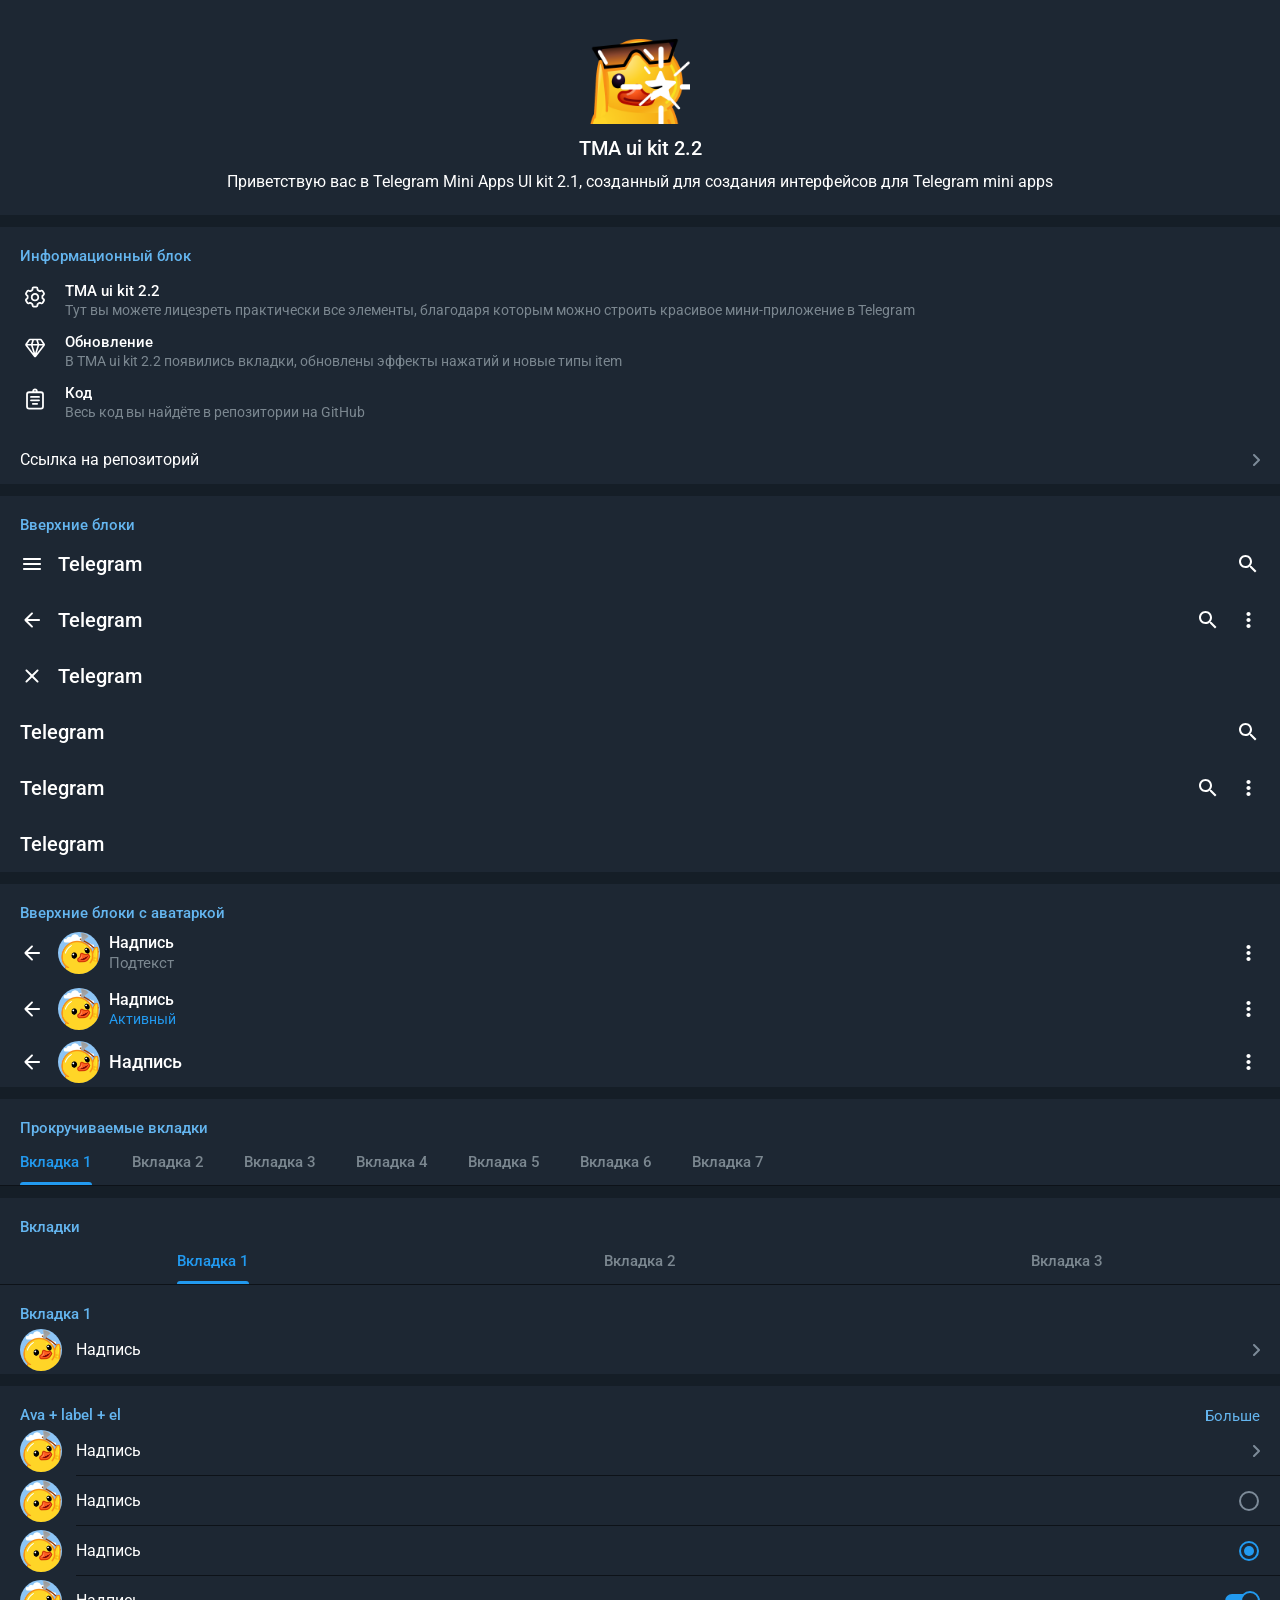
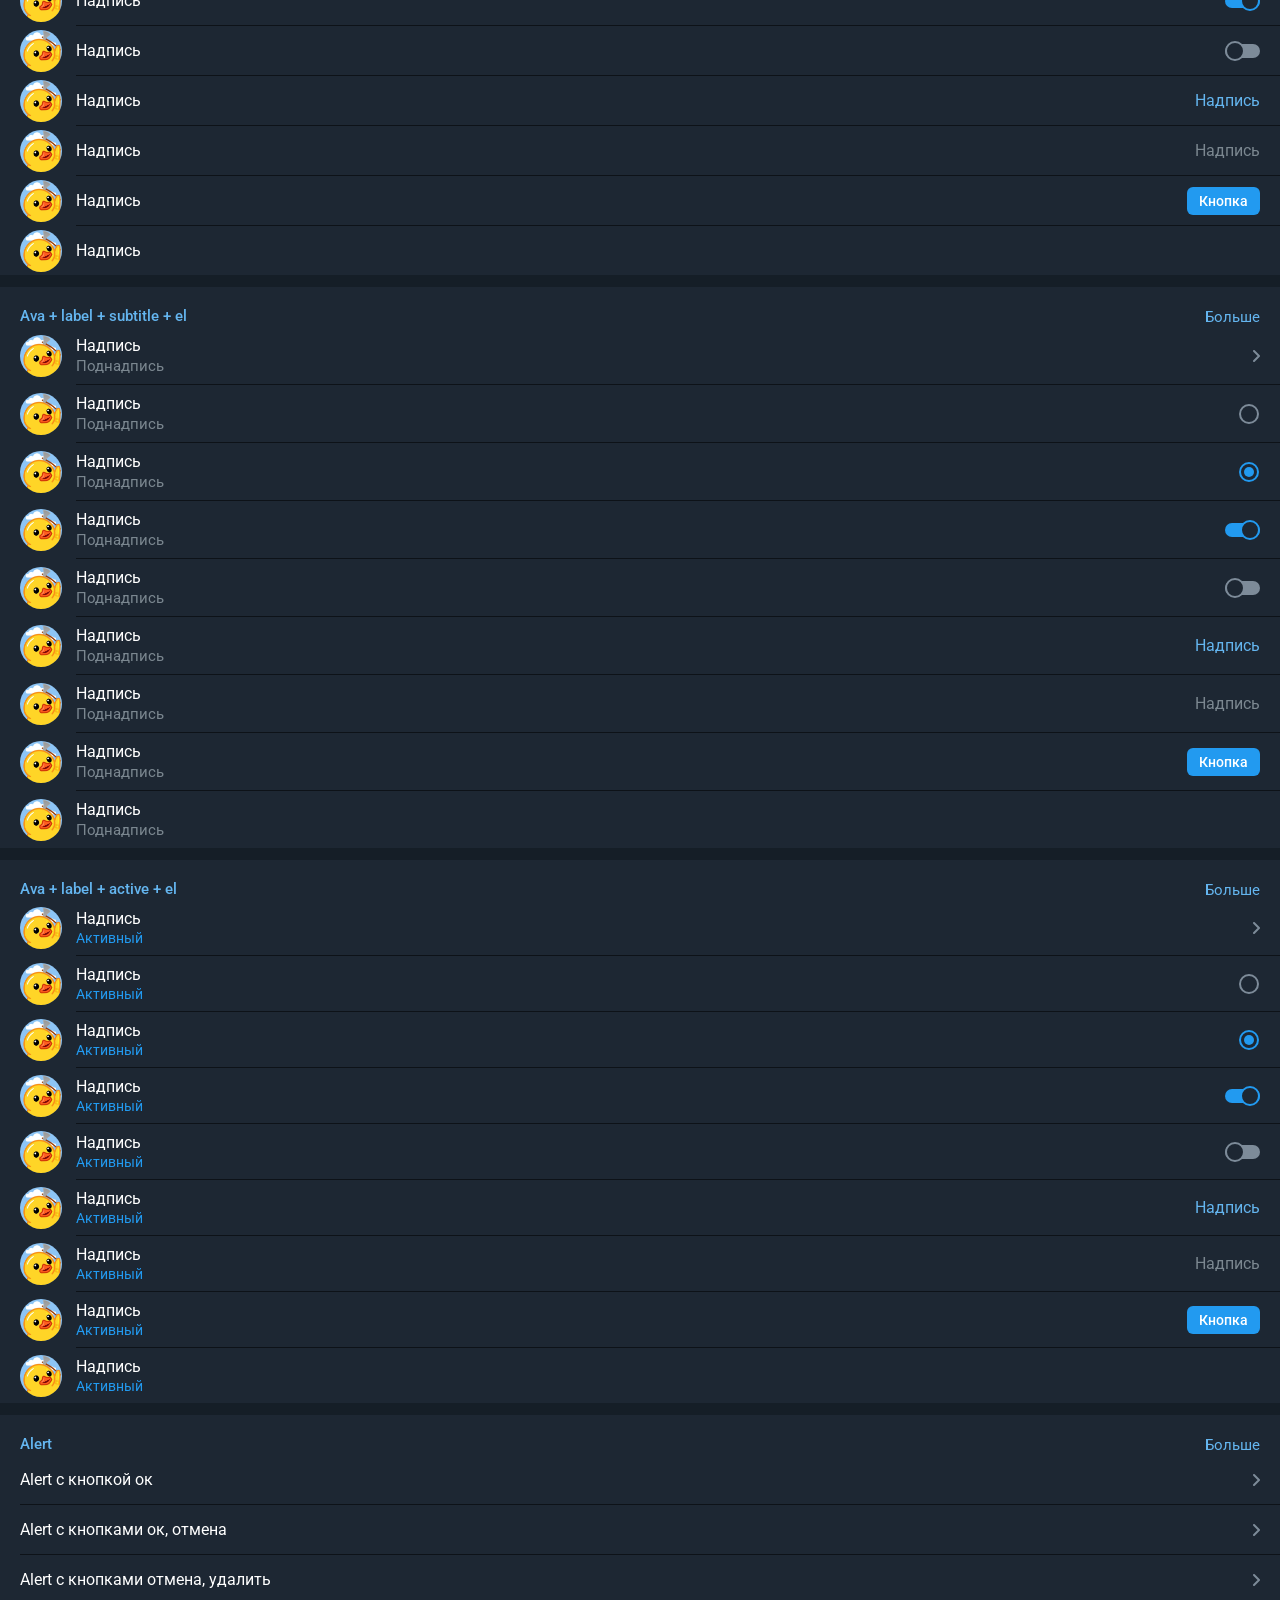
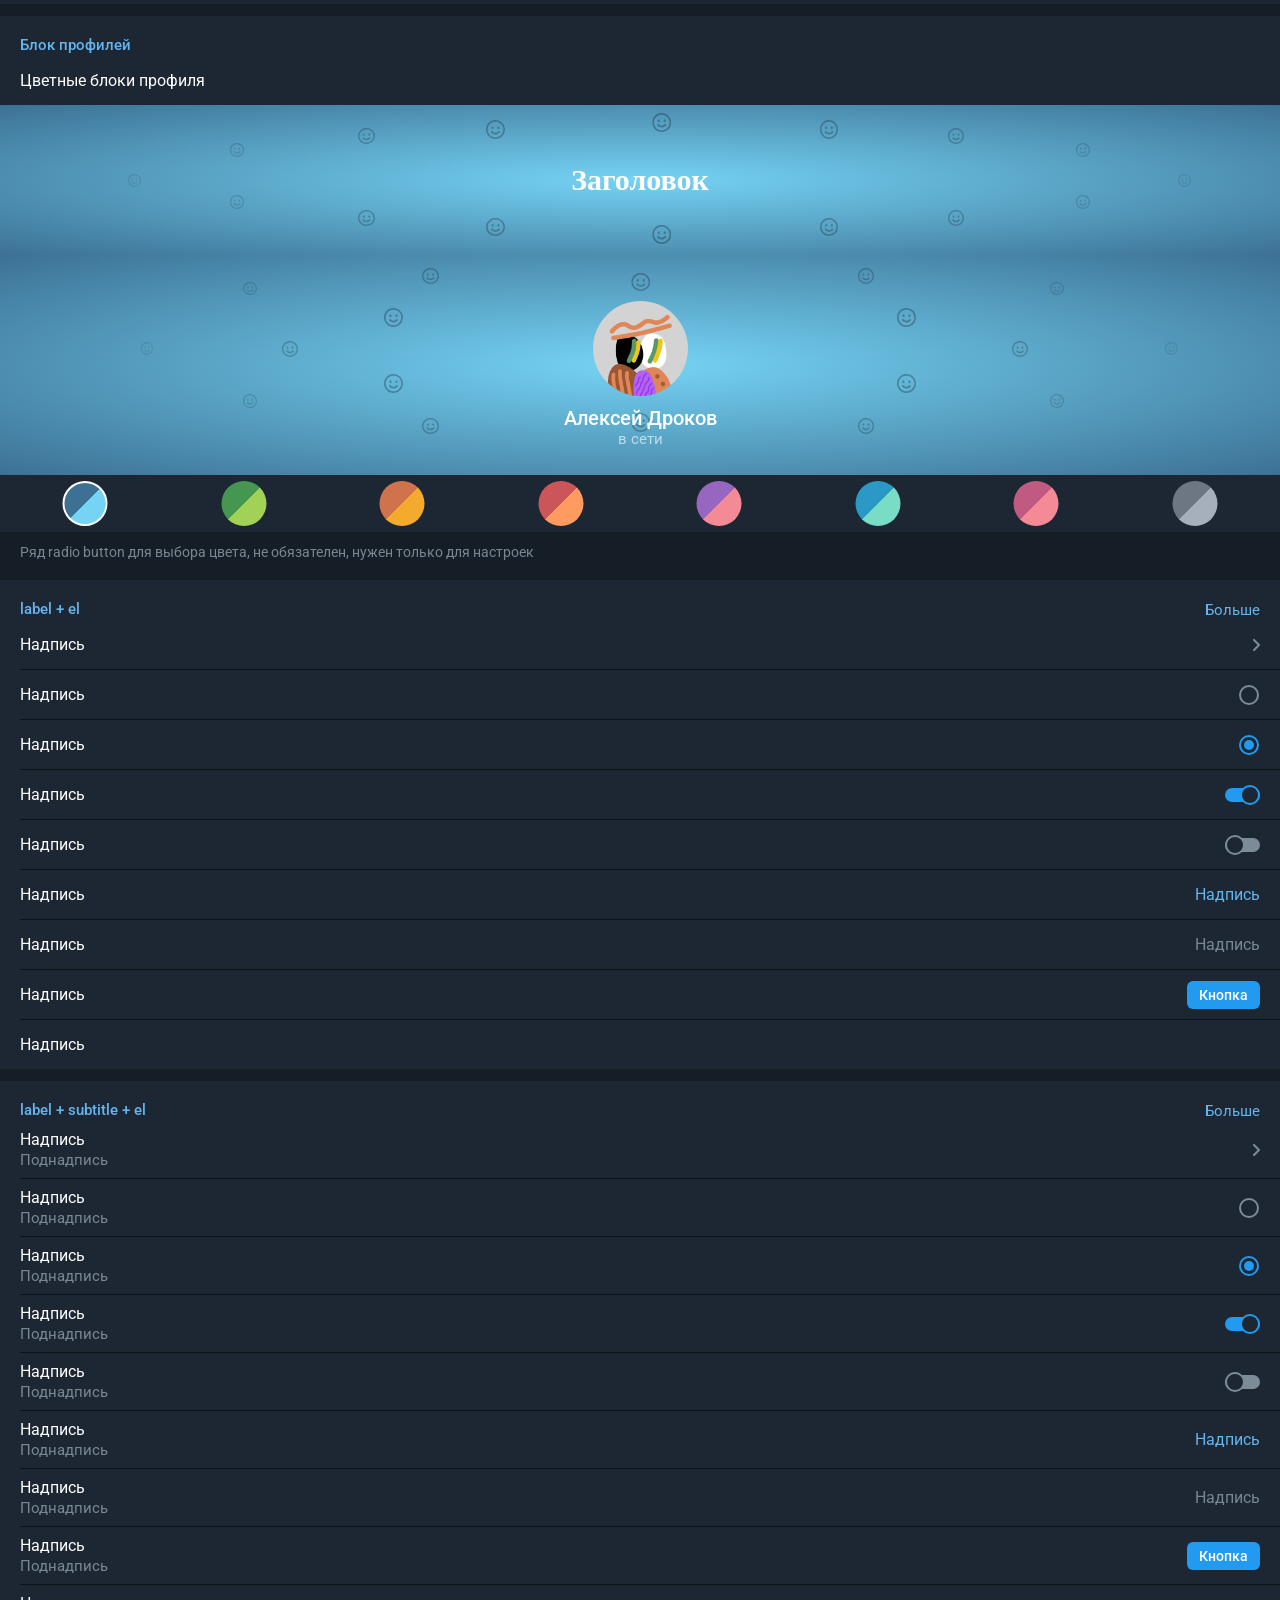
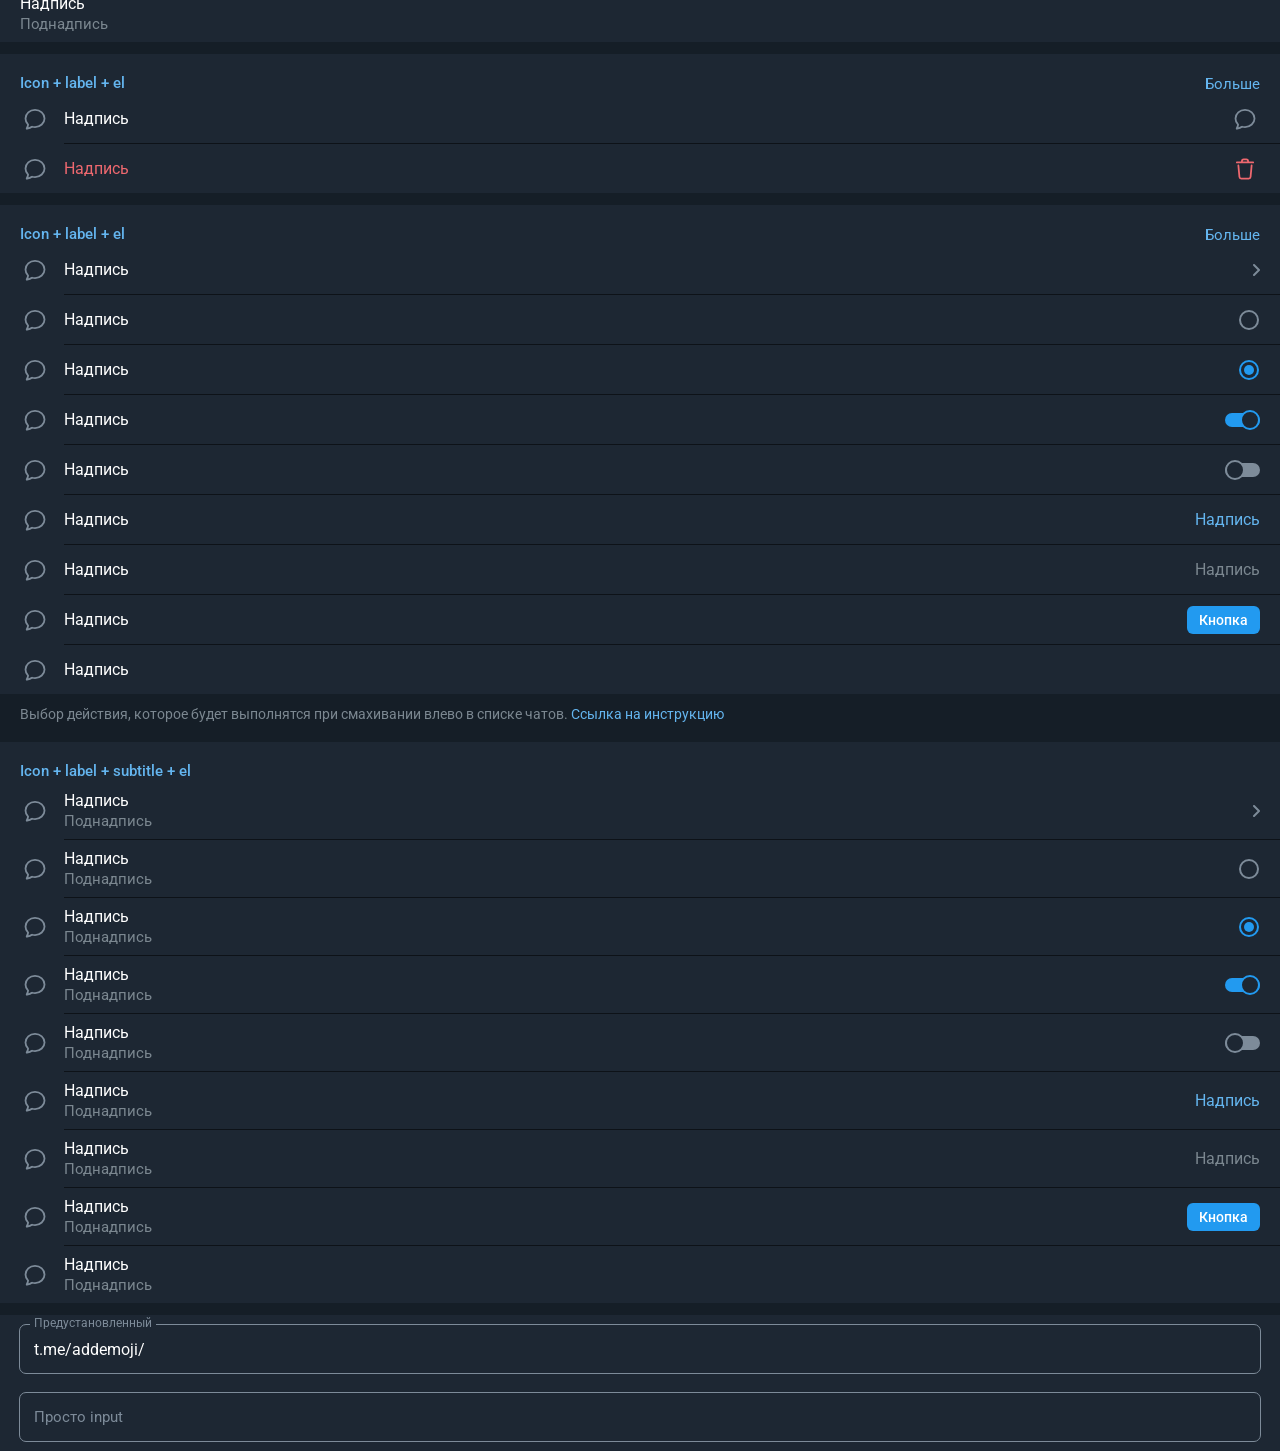
==== commit 927409a0: "deploy1" ====
--- a/index.html
+++ b/index.html
@@ -5,23 +5,23 @@
     <meta name="viewport" content="width=device-width, initial-scale=1.0">
     <title>TMA ui kit 2.2</title>
 
-    <link href="static/CSS/switcher.css" rel="stylesheet" type="text/css">
-    <link href="static/CSS/radio.css" rel="stylesheet" type="text/css">
-    <link href="static/CSS/profile.css" rel="stylesheet" type="text/css">
-    <link href="static/CSS/style.css" rel="stylesheet" type="text/css">
-    <link href="static/CSS/alert.css" rel="stylesheet" type="text/css">
-    <link href="static/CSS/input.css" rel="stylesheet" type="text/css">
-    <link href="static/CSS/context menu.css" rel="stylesheet" type="text/css">
-    <link href="static/CSS/overlay.css" rel="stylesheet" type="text/css">
-    <link href="static/CSS/tabs.css" rel="stylesheet" type="text/css">
-    <link href="static/CSS/font.css" rel="stylesheet" type="text/css">
+    <link href="CSS/switcher.css" rel="stylesheet" type="text/css">
+    <link href="CSS/radio.css" rel="stylesheet" type="text/css">
+    <link href="CSS/profile.css" rel="stylesheet" type="text/css">
+    <link href="CSS/style.css" rel="stylesheet" type="text/css">
+    <link href="CSS/alert.css" rel="stylesheet" type="text/css">
+    <link href="CSS/input.css" rel="stylesheet" type="text/css">
+    <link href="CSS/context menu.css" rel="stylesheet" type="text/css">
+    <link href="CSS/overlay.css" rel="stylesheet" type="text/css">
+    <link href="CSS/tabs.css" rel="stylesheet" type="text/css">
+    <link href="CSS/font.css" rel="stylesheet" type="text/css">
 </head>
 <body>
 
 <!-- Big header -->
 <section class="bottom">
 <div class="big-header">
-    <img src="static/images/img for big header.png">
+    <img src="images/img for big header.png">
     <div class="big-header-title label headline6">TMA ui kit 2.2</div>
     <div class="label body1">Приветствую вас в Telegram Mini Apps UI kit 2.1, созданный для создания интерфейсов для Telegram mini apps</div>
 </div>
@@ -187,7 +187,7 @@
         </svg>
     </a>
     <a class="second-left"> 
-        <img src="static/images/my_avatar.png" class="ava">
+        <img src="images/my_avatar.png" class="ava">
     </a>
     <div class="right">
         <div class="text twoline"> 
@@ -208,7 +208,7 @@
         </svg>
     </a>
     <a class="second-left"> 
-        <img src="static/images/my_avatar.png" class="ava">
+        <img src="images/my_avatar.png" class="ava">
     </a>
     <div class="right">
         <div class="text twoline"> 
@@ -229,7 +229,7 @@
         </svg>
     </a>
     <a class="second-left"> 
-        <img src="static/images/my_avatar.png" class="ava">
+        <img src="images/my_avatar.png" class="ava">
     </a>
     <div class="right">
         <div class="text oneline"> 
@@ -292,7 +292,7 @@
 
 <a href="https://t.me/dronifs" class="item clicked">
     <div class="left"> 
-        <img src="static/images/my_avatar.png" class="ava"> 
+        <img src="images/my_avatar.png" class="ava"> 
     </div>
     <div class="right">
         <div class="text oneline"> 
@@ -315,7 +315,7 @@
 
 <a href="https://t.me/dronifs" class="item clicked">
     <div class="left"> 
-        <img src="static/images/my_avatar.png" class="ava"> 
+        <img src="images/my_avatar.png" class="ava"> 
     </div>
     <div class="right">
         <div class="text oneline"> 
@@ -338,7 +338,7 @@
 
 <a href="https://t.me/dronifs" class="item clicked">
     <div class="left"> 
-        <img src="static/images/my_avatar.png" class="ava"> 
+        <img src="images/my_avatar.png" class="ava"> 
     </div>
     <div class="right">
         <div class="text oneline"> 
@@ -366,7 +366,7 @@
 
 <a href="https://t.me/dronifs" class="item clicked">
     <div class="left"> 
-        <img src="static/images/my_avatar.png" class="ava"> 
+        <img src="images/my_avatar.png" class="ava"> 
     </div>
     <div class="right separator">
         <div class="text oneline"> 
@@ -380,7 +380,7 @@
 
 <div class="item clicked">
     <div class="left"> 
-        <img src="static/images/my_avatar.png" class="ava"> 
+        <img src="images/my_avatar.png" class="ava"> 
     </div>
     <div class="right separator">
         <div class="text oneline"> 
@@ -397,7 +397,7 @@
 
 <div class="item clicked">
     <div class="left"> 
-        <img src="static/images/my_avatar.png" class="ava"> 
+        <img src="images/my_avatar.png" class="ava"> 
     </div>
     <div class="right separator">
         <div class="text oneline"> 
@@ -414,7 +414,7 @@
 
 <div class="item clicked">
     <div class="left"> 
-        <img src="static/images/my_avatar.png" class="ava"> 
+        <img src="images/my_avatar.png" class="ava"> 
     </div>
     <div class="right separator">
         <div class="text oneline"> 
@@ -431,7 +431,7 @@
 
 <div class="item clicked">
     <div class="left"> 
-        <img src="static/images/my_avatar.png" class="ava"> 
+        <img src="images/my_avatar.png" class="ava"> 
     </div>
     <div class="right separator">
         <div class="text oneline"> 
@@ -448,7 +448,7 @@
 
 <div class="item clicked">
     <div class="left"> 
-        <img src="static/images/my_avatar.png" class="ava"> 
+        <img src="images/my_avatar.png" class="ava"> 
     </div>
     <div class="right separator">
         <div class="text oneline"> 
@@ -462,7 +462,7 @@
 
 <div class="item clicked">
     <div class="left"> 
-        <img src="static/images/my_avatar.png" class="ava"> 
+        <img src="images/my_avatar.png" class="ava"> 
     </div>
     <div class="right separator">
         <div class="text oneline"> 
@@ -476,7 +476,7 @@
 
 <div class="item">
     <div class="left"> 
-        <img src="static/images/my_avatar.png" class="ava"> 
+        <img src="images/my_avatar.png" class="ava"> 
     </div>
     <div class="right separator">
         <div class="text oneline"> 
@@ -490,7 +490,7 @@
 
 <div class="item">
     <div class="left"> 
-        <img src="static/images/my_avatar.png" class="ava"> 
+        <img src="images/my_avatar.png" class="ava"> 
     </div>
     <div class="right">
         <div class="text oneline"> 
@@ -515,7 +515,7 @@
 
 <a href="https://t.me/dronifs" class="item clicked">
     <div class="left"> 
-        <img src="static/images/my_avatar.png" class="ava"> 
+        <img src="images/my_avatar.png" class="ava"> 
     </div>
     <div class="right separator">
         <div class="text twoline"> 
@@ -530,7 +530,7 @@
 
 <div class="item clicked">
     <div class="left"> 
-        <img src="static/images/my_avatar.png" class="ava"> 
+        <img src="images/my_avatar.png" class="ava"> 
     </div>
     <div class="right separator">
         <div class="text twoline"> 
@@ -548,7 +548,7 @@
 
 <div class="item clicked">
     <div class="left"> 
-        <img src="static/images/my_avatar.png" class="ava"> 
+        <img src="images/my_avatar.png" class="ava"> 
     </div>
     <div class="right separator">
         <div class="text twoline"> 
@@ -566,7 +566,7 @@
 
 <div class="item clicked">
     <div class="left"> 
-        <img src="static/images/my_avatar.png" class="ava"> 
+        <img src="images/my_avatar.png" class="ava"> 
     </div>
     <div class="right separator">
         <div class="text twoline"> 
@@ -584,7 +584,7 @@
 
 <div class="item clicked">
     <div class="left"> 
-        <img src="static/images/my_avatar.png" class="ava"> 
+        <img src="images/my_avatar.png" class="ava"> 
     </div>
     <div class="right separator">
         <div class="text twoline"> 
@@ -602,7 +602,7 @@
 
 <div class="item clicked">
     <div class="left"> 
-        <img src="static/images/my_avatar.png" class="ava"> 
+        <img src="images/my_avatar.png" class="ava"> 
     </div>
     <div class="right separator">
         <div class="text twoline"> 
@@ -617,7 +617,7 @@
 
 <div class="item clicked">
     <div class="left"> 
-        <img src="static/images/my_avatar.png" class="ava"> 
+        <img src="images/my_avatar.png" class="ava"> 
     </div>
     <div class="right separator">
         <div class="text twoline"> 
@@ -632,7 +632,7 @@
 
 <div class="item">
     <div class="left"> 
-        <img src="static/images/my_avatar.png" class="ava"> 
+        <img src="images/my_avatar.png" class="ava"> 
     </div>
     <div class="right separator">
         <div class="text twoline"> 
@@ -647,7 +647,7 @@
 
 <div class="item">
     <div class="left"> 
-        <img src="static/images/my_avatar.png" class="ava"> 
+        <img src="images/my_avatar.png" class="ava"> 
     </div>
     <div class="right">
         <div class="text twoline"> 
@@ -673,7 +673,7 @@
 
 <a href="https://t.me/dronifs" class="item clicked">
     <div class="left"> 
-        <img src="static/images/my_avatar.png" class="ava"> 
+        <img src="images/my_avatar.png" class="ava"> 
     </div>
     <div class="right separator">
         <div class="text twoline"> 
@@ -688,7 +688,7 @@
 
 <div class="item clicked">
     <div class="left"> 
-        <img src="static/images/my_avatar.png" class="ava"> 
+        <img src="images/my_avatar.png" class="ava"> 
     </div>
     <div class="right separator">
         <div class="text twoline"> 
@@ -706,7 +706,7 @@
 
 <div class="item clicked">
     <div class="left"> 
-        <img src="static/images/my_avatar.png" class="ava"> 
+        <img src="images/my_avatar.png" class="ava"> 
     </div>
     <div class="right separator">
         <div class="text twoline"> 
@@ -724,7 +724,7 @@
 
 <div class="item clicked">
     <div class="left"> 
-        <img src="static/images/my_avatar.png" class="ava"> 
+        <img src="images/my_avatar.png" class="ava"> 
     </div>
     <div class="right separator">
         <div class="text twoline"> 
@@ -742,7 +742,7 @@
 
 <div class="item clicked">
     <div class="left"> 
-        <img src="static/images/my_avatar.png" class="ava"> 
+        <img src="images/my_avatar.png" class="ava"> 
     </div>
     <div class="right separator">
         <div class="text twoline"> 
@@ -760,7 +760,7 @@
 
 <div class="item clicked">
     <div class="left"> 
-        <img src="static/images/my_avatar.png" class="ava"> 
+        <img src="images/my_avatar.png" class="ava"> 
     </div>
     <div class="right separator">
         <div class="text twoline"> 
@@ -775,7 +775,7 @@
 
 <div class="item clicked">
     <div class="left"> 
-        <img src="static/images/my_avatar.png" class="ava"> 
+        <img src="images/my_avatar.png" class="ava"> 
     </div>
     <div class="right separator">
         <div class="text twoline"> 
@@ -790,7 +790,7 @@
 
 <div class="item">
     <div class="left"> 
-        <img src="static/images/my_avatar.png" class="ava"> 
+        <img src="images/my_avatar.png" class="ava"> 
     </div>
     <div class="right separator">
         <div class="text twoline"> 
@@ -805,7 +805,7 @@
 
 <div class="item">
     <div class="left"> 
-        <img src="static/images/my_avatar.png" class="ava"> 
+        <img src="images/my_avatar.png" class="ava"> 
     </div>
     <div class="right">
         <div class="text twoline"> 
@@ -897,7 +897,7 @@
     <div class="icon smaa" style="top: 60%; right: 14%;"><img class="img_prfl_blck"></div>
 </div>
 <div id="profileBlock1" class="profile-block s-img blue">
-    <div class="avatar"><img src="static/images/ava.png"></div>
+    <div class="avatar"><img src="images/ava.png"></div>
     <div class="defult headline6">Алексей Дроков</div>
     <div class="subname subtitle1">в сети</div>
 
@@ -1795,7 +1795,7 @@
 </script>
 <!-- Если у вас используются иконки в блоке профиля, это необходимо!!! -->
 <script>
-const path_icon = 'static/images/svg/icons.svg';
+const path_icon = 'images/svg/icons.svg';
 const images = document.querySelectorAll('.img_prfl_blck');
 images.forEach(img => {
     img.src = path_icon;
@@ -1814,11 +1814,11 @@
 }
 </script>
 <!-- Остальные js -->
-<script src="static/JS/click.js"></script>
-<script src="static/JS/input.js"></script>
-<script src="static/JS/overlay.js"></script>
-<script src="static/JS/tabs.js"></script>
-<script src="static/JS/alert.js"></script>
-<script src="static/JS/context menu.js"></script>
+<script src="JS/click.js"></script>
+<script src="JS/input.js"></script>
+<script src="JS/overlay.js"></script>
+<script src="JS/tabs.js"></script>
+<script src="JS/alert.js"></script>
+<script src="JS/context menu.js"></script>
 </body>
 </html>
--- a/CSS/switcher.css
+++ b/CSS/switcher.css
@@ -0,0 +1,55 @@
+.switch {
+    position: relative;
+    display: inline-block;
+    width: 28px;
+    height: 14px;
+    -webkit-tap-highlight-color: transparent;
+}
+
+.switch input {
+    opacity: 0;
+    width: 0;
+    height: 0;
+    -webkit-tap-highlight-color: transparent;
+}
+
+.slider {
+    position: absolute;
+    cursor: pointer;
+    top: 0;
+    left: -7px;
+    right: 0;
+    bottom: 0;
+    background-color: var(--tg-theme-hint-color);
+    transition: .2s;
+    border-radius: 7px;
+    -webkit-tap-highlight-color: transparent;
+}
+
+.slider:before {
+    position: absolute;
+    content: "";
+    height: 16px;
+    width: 16px;
+    bottom: -3px;
+    background-color: var(--tg-theme-section-bg-color);
+    border: 2.2px solid var(--tg-theme-hint-color);
+    transition: .2s;
+    border-radius: 50%;
+    -webkit-tap-highlight-color: transparent;
+}
+
+input:checked + .slider {
+    background-color: var(--tg-theme-button-color);
+    -webkit-tap-highlight-color: transparent;
+}
+
+input:checked + .slider:before {
+    border: 2.2px solid var(--tg-theme-button-color);
+    -webkit-tap-highlight-color: transparent;
+}
+
+input:checked + .slider:before {
+    transform: translateX(15px);
+    -webkit-tap-highlight-color: transparent;
+}
--- a/CSS/radio.css
+++ b/CSS/radio.css
@@ -0,0 +1,53 @@
+.radio-container {
+    margin-left: 10px;
+    position: relative;
+    cursor: pointer;
+    -webkit-user-select: none;
+    -moz-user-select: none;
+    -ms-user-select: none;
+    user-select: none;
+    -webkit-tap-highlight-color: rgba(0, 0, 0, 0);
+}
+
+.radio-container input {
+    opacity: 0;
+    cursor: pointer;
+}
+
+.radio-checkmark {
+    position: absolute;
+    left: 0;
+    height: 16px;
+    width: 16px;
+    border-radius: 50%;
+    border: 2.2px solid var(--tg-theme-hint-color);
+    transition: border-color 0.1s ease;
+}
+
+.radio-container input:checked ~ .radio-checkmark {
+    border-color: var(--tg-theme-button-color);
+}
+
+.radio-checkmark:after {
+    content: "";
+    position: absolute;
+}
+
+.radio-container input:checked ~ .radio-checkmark:after {
+    display: block;
+}
+
+.radio-container .radio-checkmark:after {
+    top: 50%;
+    left: 50%;
+    transform: translate(-50%, -50%) scale(0);
+    width: 10px;
+    height: 10px;
+    border-radius: 50%;
+    background: var(--tg-theme-button-color);
+    transition: transform 0.3s ease;
+}
+
+.radio-container input:checked ~ .radio-checkmark:after {
+    transform: translate(-50%, -50%) scale(1);
+}
--- a/CSS/profile.css
+++ b/CSS/profile.css
@@ -0,0 +1,177 @@
+:root{
+  --sw-size: clamp(35px, 5.5vw, 45px); 
+  --ring-gap: 6px;
+  --ring-extra: 6px;
+
+  --blue-d: #3C7194;
+  --blue-l: #75D3F4;
+  --green-d: #449650;
+  --green-l: #A1D155;
+  --orange-d: #D0734C;
+  --orange-l: #F4AB2D;
+  --red-d: #CC555A;
+  --red-l: #FF9A61;
+  --purple-d: #9666C0;
+  --purple-l: #E77DE6;
+  --cyan-d: #2B99C6;
+  --cyan-l: #79DDC6;
+  --pink-d: #C15A83;
+  --pink-l: #F48A95;
+  --grey-d: #6D7783;
+  --grey-l: #A6B0BC;
+}
+
+.icon {
+    position: absolute;
+    width: 25px;
+    height: 25px;
+    opacity: 0.5;
+    z-index: 0;
+}
+.icon.big img {
+    width: 77%;
+    height: 77%;
+    opacity: 0.55;
+}
+.icon.sre img {
+    width: 74%;
+    height: 74%;
+    opacity: 0.5;
+}
+.icon.sma img {
+    width: 65%;
+    height: 65%;
+    opacity: 0.45;
+}
+.icon.smaa img {
+    width: 55%;
+    height: 55%;
+    opacity: 0.3;
+}
+.icon.smaaa img {
+    width: 50%;
+    height: 50%;
+    opacity: 0.2;
+}
+
+.profile-block {
+    width: 100%;
+    height: 150px;
+    display: flex;
+    flex-direction: column;
+    justify-content: center;
+    align-items: center;
+    position: relative;
+    overflow: hidden; 
+}
+.profile-block.no-img {
+    height: 150px;
+}
+.before {
+    height: 225px;
+    padding-top: 5px;
+    border-radius: 11px 11px 0px 0px;
+}
+.profile-block.s-img {
+    height: 220px;
+    justify-content: center;
+}
+
+.blue {
+    background-image: radial-gradient(var(--blue-l), var(--blue-d));
+}
+.green {
+    background-image: radial-gradient(var(--green-l), var(--green-d));
+}
+.yellow {
+    background-image: radial-gradient(var(--orange-l), var(--orange-d));
+}
+.red {
+    background-image: radial-gradient(var(--red-l), var(--red-d));
+}
+.purple {
+    background-image: radial-gradient(var(--purple-l), var(--purple-d));
+}
+.cyan {
+    background-image: radial-gradient(var(--cyan-l), var(--cyan-d));
+}
+.pink {
+    background-image: radial-gradient(var(--pink-l), var(--pink-d));
+}
+.grey {
+    background-image: radial-gradient(var(--grey-l), var(--grey-d));
+}
+
+.profile-block .text {
+    cursor: default;
+    color: white;
+    z-index: 1;
+    white-space: nowrap;
+    overflow: hidden;
+    text-overflow: clip;
+    display: inline-block;
+    justify-content: center;
+    vertical-align: top;
+    box-sizing: border-box;
+    -webkit-mask-image: none;
+    mask-image: none;
+}
+.profile-block .avatar {
+    width: 95px;
+    height: 95px;
+    border-radius: 50%;
+    overflow: hidden;
+    margin-bottom: 10px;
+    margin-top: 19px;
+    transition: all 0.3s ease;
+    z-index: 2;
+}
+.avatar img {
+    width: 100%;
+    height: 100%;
+    object-fit: cover;
+}
+
+.color-row input[type="radio"]:checked + .swatch .dot{
+  border: 2px solid var(--tg-theme-text-color);
+}
+
+.color-row{
+  display: grid;
+  grid-template-columns: repeat(8, 0.8fr);
+  align-items: center;
+  width: 100%;
+  box-sizing: border-box;
+  padding: var(--ring-gap);
+}
+
+.color-row input[type="radio"]{
+  position: absolute;
+  opacity: 0;
+  pointer-events: none;
+}
+
+.swatch .dot{
+  width: var(--sw-size);
+  height: var(--sw-size);
+  border-radius: 50%;
+  z-index: 2;
+  transition: border 0.1s ease-in-out;
+  display: block;
+  box-sizing: border-box;
+  position: relative;
+  cursor: pointer;
+  -webkit-tap-highlight-color: rgba(0, 0, 0, 0);
+}
+
+.swatch-blue  .dot { background: linear-gradient(135deg, var(--blue-d) 50%, var(--blue-l) 50%); }
+.swatch-green .dot { background: linear-gradient(135deg, var(--green-d) 50%, var(--green-l) 50%); }
+.swatch-yellow .dot { background: linear-gradient(135deg, var(--orange-d) 50%, var(--orange-l) 50%); }
+.swatch-red .dot { background: linear-gradient(135deg, var(--red-d) 50%, var(--red-l) 50%); }
+.swatch-purple .dot { background: linear-gradient(135deg, var(--purple-d) 50%, var(--pink-l) 50%); }
+.swatch-cyan .dot { background: linear-gradient(135deg, var(--cyan-d) 50%, var(--cyan-l) 50%); }
+.swatch-pink .dot { background: linear-gradient(135deg, var(--pink-d) 50%, var(--pink-l) 50%); }
+.swatch-grey .dot { background: linear-gradient(135deg, var(--grey-d) 50%, var(--grey-l) 50%); }
+
+.swatch { position: relative; }
+.swatch .dot  { left: 50%; top: 50%; transform: translate(-50%, 0%); }
--- a/CSS/style.css
+++ b/CSS/style.css
@@ -0,0 +1,237 @@
+:root {
+    --tg-theme-bg-color: #212d3b;
+    --tg-theme-section-bg-color: #1d2733;
+    --tg-theme-secondary-bg-color: #151e27;
+    --tg-theme-text-color: #ffffff;
+    --tg-theme-hint-color: #7d8b99;
+    --tg-theme-link-color: #5eabe1;
+    --tg-theme-button-color: #229af0;
+    --tg-theme-button-text-color: #ffffff;
+    --tg-theme-header-bg-color: #242d39;
+    --tg-theme-accent-text-color: #64b5ef;
+    --tg-theme-section-header-text-color: #79c4fc;
+    --tg-theme-subtitle-text-color: #7b8790;
+    --tg-theme-destructive-text-color: #ee686f;
+    --tg-theme-section-separator-color: #0d1218;
+    --tg-theme-bottom-bar-bg-color: #151e27;
+
+    --otstup: 20px;
+}
+
+html { scrollbar-width: none; } 
+body { -ms-overflow-style: none; }
+body::-webkit-scrollbar, body::-webkit-scrollbar-button { display: none; }
+
+body {
+    background-color: var(--tg-theme-secondary-bg-color);
+    margin: 0;
+}
+a {
+    -webkit-tap-highlight-color: rgba(0, 0, 0, 0);
+}
+section {
+    width: 100%;
+    background-color: var(--tg-theme-section-bg-color);
+}
+section.bottom {
+    margin-bottom: 12px;
+}
+
+/* item */
+.item {
+    padding-left: var(--otstup);
+    display: flex;
+    text-decoration: none;
+    position: relative;
+    overflow: hidden; 
+}
+.item .separator {
+    border-bottom: 0.5px solid var(--tg-theme-section-separator-color);
+}
+.big-header {
+    align-items: center;
+    text-align: center;
+    padding: 24px 28px;
+}
+.big-header img {
+    width: 100px;
+}
+.big-header-title {
+    margin-bottom: 12px;
+    margin-top: 8px;
+}
+.info_block {
+    display: grid;
+    grid-template-columns: 45px auto;
+    padding: 15px 40px 0px 20px;
+}
+.icon_info_block {
+    text-align: center;
+    width: 30px;
+    height: 30px;
+}
+.text_info_block {
+    text-align: left;
+    margin-bottom: 15px;
+    gap: 3px;
+}
+
+
+/* Основные компаненты item-а */
+.item .right {
+    display: flex;
+    padding-right: var(--otstup);
+    width: 100%;
+}
+.item .left {
+    display: flex;
+    place-items: center;
+    margin-right: 14px;
+    text-decoration: none;
+}
+
+.item .second-left {
+    display: flex;
+    place-items: center;
+    margin-right: 9px;
+    text-decoration: none;
+}
+/* Для любого контейнера с классом .clicked */
+.clicked {
+    position: relative;
+    overflow: hidden; /* Обязательно: обрезает ripple по border-radius контейнера */
+    -webkit-tap-highlight-color: transparent;
+}
+
+.clicked .ripple {
+    position: absolute;
+    border-radius: 50%;
+    background-color: rgba(129, 129, 129, 0.1); /* Немного ярче для видимости */
+    transform: translate(-50%, -50%) scale(0); /* Начальное состояние */
+    opacity: 1;
+    pointer-events: none;
+    z-index: 3;
+    /* Плавное расширение */
+    transition: transform 0.6s cubic-bezier(0.2, 0, 0.4, 1), opacity 0.3s ease;
+}
+
+
+
+/* Когда палец нажат */
+.clicked .ripple.is-active {
+    transform: translate(-50%, -50%) scale(1);
+}
+
+/* Когда палец отпущен */
+.clicked .ripple.is-fading {
+    opacity: 0;
+}
+
+
+/* Контейнеры для элементов item-а */
+.item .ava {
+    border-radius: 50%;
+    width: 42px;
+    height: 42px;
+}
+.item .icon {
+    width: 42px;
+}
+.item .text {
+    width: 100%;
+}
+.item .text.oneline {
+    padding-top: 15px;
+    padding-bottom: 15px;
+}
+.item .text.twoline {
+    padding-top: 9px;
+    padding-bottom: 9px;
+}
+.item .text.header {
+    padding-top: 16px;
+    padding-bottom: 16px;
+}
+.item .element {
+    display: flex;
+    white-space: nowrap;
+    place-items: center;
+    text-decoration: none;
+}
+.item .element svg {
+    stroke: var(--tg-theme-hint-color);
+}
+.item.footer {
+    margin-bottom: 20px;
+    color: var(--tg-theme-subtitle-text-color);
+}
+
+
+/* Кнопки */
+.button {
+    display: flex;
+    background: var(--tg-theme-button-color);
+    border: none;
+    border-radius: 6px;
+    padding: 6px 12px 6px 12px;
+    color: #fff;
+    cursor: pointer;
+}
+.button:active {
+    transform: scale(0.96);
+    transition: 0.03s;
+}
+
+
+/* Цвета элементов */
+.label {
+    color: var(--tg-theme-text-color);
+    cursor: default;
+}
+.defult {
+    color: #fff;
+    cursor: default;
+    z-index: 1;
+}
+.subname {
+    color: #ffffff9d;
+    cursor: default;
+}
+.active {
+    margin-top: 2px;
+    color: var(--tg-theme-button-color);
+    cursor: default;
+}
+.title {
+    color: var(--tg-theme-accent-text-color);
+    cursor: default;
+    height: 20px;
+    padding-top: 20px;
+    width: 100%;
+}
+.second-title {
+    padding-top: 20px;
+    display: block;
+    text-decoration: none;
+    color: var(--tg-theme-accent-text-color);
+    cursor: pointer;
+}
+.label-active {
+    color: var(--tg-theme-accent-text-color);
+    cursor: default;
+    text-decoration: none;
+}
+.label-hint {
+    color: var(--tg-theme-subtitle-text-color);
+    cursor: default;
+}
+.label-destructive {
+    color: var(--tg-theme-destructive-text-color);
+    cursor: default;
+}
+.subtitle {
+    margin-top: 2px;
+    color: var(--tg-theme-subtitle-text-color);
+    cursor: default;
+
+}
--- a/CSS/alert.css
+++ b/CSS/alert.css
@@ -0,0 +1,57 @@
+.d-alert-overlay {
+    position: fixed;
+    top: 0;
+    left: 0;
+    width: 100%;
+    height: 100%;
+    background: rgba(0, 0, 0, 0.4);
+    display: flex;
+    justify-content: center;
+    align-items: center;
+    z-index: 999999;
+    opacity: 0;
+    transition: opacity 0.2s ease;
+}
+
+.d-alert-box {
+    background: var(--tg-theme-bg-color);
+    color: var(--tg-theme-text-color);
+    width: 280px;
+    padding: 20px;
+    border-radius: 12px;
+    transform: scale(0.9);
+    transition: transform 0.2s ease;
+}
+
+.d-alert-overlay.active { opacity: 1; }
+.d-alert-overlay.active .d-alert-box { transform: scale(1); }
+
+.d-alert-title {
+    margin-bottom: 12px;
+}
+
+.d-alert-description {
+    color: var(--tg-theme-text-color);
+    margin-bottom: 24px;
+}
+
+/* Контейнер для кнопок */
+.d-alert-buttons {
+    display: flex;
+    justify-content: flex-end;
+    gap: 15px;
+}
+
+.d-alert-btn {
+    background: none;
+    border: none;
+    color: var(--tg-theme-button-color);
+    cursor: pointer;
+    padding: 5px 10px;
+}
+
+.d-alert-btn:hover { opacity: 0.8; }
+
+.d-alert-btn.danger {
+    color: var(--tg-theme-destructive-text-color);
+}
--- a/CSS/input.css
+++ b/CSS/input.css
@@ -0,0 +1,97 @@
+.input-container {
+    position: relative;
+    padding: 10px var(--otstup);
+}
+
+::selection {
+    background: var(--tg-theme-button-color);
+    color: #fff;
+}
+
+input:focus {
+    caret-color: var(--tg-theme-button-color);
+}
+
+.input-field {
+    width: 100%;
+    padding: 12px 40px 12px 14px;
+    height: 48px;
+    outline: 0.5px solid var(--tg-theme-hint-color);
+    background-color: var(--tg-theme-section-bg-color);
+    border-radius: 6px;
+    border: none;
+    font-size: 16px;
+    font-weight: 400;
+    transition: outline 0.2s;
+    box-sizing: border-box;
+}
+
+.input-field[type="text"] {
+    font-family: "Roboto";
+    color: var(--tg-theme-text-color);
+}
+
+.input-field:focus {
+    outline: 2px solid var(--tg-theme-button-color);
+}
+
+.input-label {
+    position: absolute;
+    top: 25px;
+    left: 30px;
+    font-size: 15px;
+    color: var(--tg-theme-hint-color);
+    pointer-events: none;
+    transition: all 0.2s ease;
+    font-family: "Roboto";
+    background-color: var(--tg-theme-section-bg-color);
+    padding: 0 4px;
+}
+
+.input-field:focus + .input-label,
+.input-field:not(:placeholder-shown) + .input-label
+{
+    color: var(--tg-theme-button-color);  
+    top: 1px; 
+    left: 30px;
+    font-size: 12px;
+}
+.input-field.has-text + .input-label {
+    color: var(--tg-theme-hint-color);  
+    top: 1px;
+    left: 30px;
+    font-size: 12px;
+}
+
+
+.input-field:focus + .input-label {
+    color: var(--tg-theme-button-color);
+}
+.input-field:not(:focus) + .input-label {
+    color: var(--tg-theme-hint-color);
+}
+.input-field::placeholder {
+    color: transparent;
+}
+
+.clear-button {
+    position: absolute;
+    top: 40%;
+    margin: 0;
+    right: 30px;
+    background: none;
+    border: none;
+    cursor: pointer;
+    color: var(--tg-theme-hint-color);
+    background-color: var(--tg-theme-section-bg-color);
+    transition: opacity 0.2s ease;
+    opacity: 0;
+    -webkit-tap-highlight-color: rgba(0, 0, 0, 0);
+}
+.clear-button svg {
+    fill: var(--tg-theme-hint-color);
+}
+
+.input-field:focus + .input-label + .clear-button{
+    opacity: 1;
+}
--- a/CSS/context menu.css
+++ b/CSS/context menu.css
@@ -0,0 +1,112 @@
+::-webkit-scrollbar { display: none; }
+
+/* Стили для выпадающего меню */
+.tag-dropdown {
+    font-family: "Roboto";
+    font-weight: 400;
+    position: absolute;
+    background-color: var(--tg-theme-bg-color);
+    box-shadow: 0px 0px 3px 0px var(--tg-theme-section-separator-color);
+    border-radius: 7px; /* Скругленные углы */
+    min-width: 200px; /* Минимальная ширина, можно настроить */
+    max-width: 250px; /* Максимальная ширина */
+    z-index: 10000;
+    display: none;
+    overflow-y: auto; /* Для прокрутки */
+    color: var(--tg-theme-text-color);
+    text-decoration: none;
+
+    transform-origin: top right; /* Рост из правого верхнего угла */
+    animation: bounceShow 0.2s cubic-bezier(0.34, 1.26, 0.64, 1) forwards;
+}
+
+.item-text.is-danger {
+    color: var(--tg-theme-destructive-text-color);
+}
+
+.dropdown-separator {
+    width: 100%;
+    height: 6px;
+    background-color: var(--tg-theme-secondary-bg-color);
+}
+
+.tag-dropdown.closing {
+    animation: bounceHide 0.2s ease-in forwards;
+    pointer-events: none; /* Чтобы нельзя было нажать во время исчезновения */
+}
+
+@keyframes bounceShow {
+    from {
+        opacity: 0;
+        transform: scale(0.5) translate(10px, -10px);
+    }
+    to {
+        opacity: 1;
+        transform: scale(1) translate(0, 0);
+    }
+}
+
+@keyframes bounceHide {
+    from { opacity: 1; transform: scale(1) translate(0, 0); }
+    to { opacity: 0; transform: scale(0.8) translate(10px, -10px); }
+}
+
+/* Стили для каждого элемента в выпадающем меню */
+.dropdown-item {
+    display: flex;
+    align-items: center;
+    text-align: left;
+    -webkit-tap-highlight-color: transparent;
+    padding: 10px 15px; /* Отступы внутри элемента */
+    cursor: pointer;
+    white-space: nowrap; /* Предотвращает перенос текста тега */
+    font-size: 16px;
+    color: var(--tg-theme-text-color);
+    text-decoration: none;
+    line-height: 1.5; /* Для лучшей читаемости */
+}
+
+/* Скрываем стандартный радио-баттон */
+.dropdown-item input[type="radio"] {
+    /* Используем clip для лучшей доступности, чем display: none; */
+    clip: rect(0 0 0 0);
+    clip-path: inset(50%);
+    height: 1px;
+    overflow: hidden;
+    position: absolute;
+    white-space: nowrap;
+    width: 1px;
+}
+
+/* Стили для обертки галочки (для правильного выравнивания) */
+.checkmark-wrapper {
+    display: flex;
+    align-items: center;
+    justify-content: center;
+    width: 18px; /* Ширина области для галочки */
+    height: 14px; /* Высота области для галочки */
+    margin-right: 16px; /* Отступ от текста тега */
+    stroke: var(--tg-theme-button-color); /* Цвет галочки */
+}
+
+.icon-wrapper {
+    display: flex;
+    align-items: center;
+    justify-content: center;
+    width: 28px; /* Ширина области для галочки */
+    height: 28px; /* Высота области для галочки */
+    margin-right: 13px; /* Отступ от текста тега */
+    stroke: var(--tg-theme-text-color); /* Цвет галочки */
+}
+
+/* Скрываем галочку по умолчанию */
+.checkmark-icon {
+    display: none;
+    width: 100%;
+    height: 100%;
+}
+
+/* Показываем галочку, когда радио-баттон выбран */
+.dropdown-item input[type="radio"]:checked ~ .checkmark-wrapper .checkmark-icon {
+    display: block;
+}
--- a/CSS/overlay.css
+++ b/CSS/overlay.css
@@ -0,0 +1,128 @@
+/* --- Оверлей контейнер --- */
+.overlay-container {
+    position: fixed;
+    top: 0;
+    left: 0;
+    width: 100%;
+    height: 100%;
+    background-color: rgba(0, 0, 0, 0.4); /* Полупрозрачный фон */
+    display: flex;
+    justify-content: center;
+    align-items: flex-end;
+    visibility: hidden;
+    opacity: 0;
+    transition: opacity 0.3s ease, visibility 0.3s ease;
+    z-index: 1000;
+    overscroll-behavior: contain; /* Предотвращает прокрутку под оверлеем на тач-устройствах */
+}
+
+/* Когда оверлей активен */
+.overlay-container.active {
+    visibility: visible;
+    opacity: 1;
+}
+
+/* --- Само выпадающее окно --- */
+.profile-modal {
+    width: 100%;
+    max-width: 400px; 
+    transform: translateY(100%);
+    transition: transform 0.3s ease;
+    position: relative;
+    padding-bottom: constant(safe-area-inset-bottom);
+    padding-bottom: env(safe-area-inset-bottom);
+    cursor: grab;
+}
+
+.overlay-container.active .profile-modal {
+    transform: translateY(0);
+}
+
+td .img_s {
+    width: 23px;
+    border-radius: 50%;
+    vertical-align: middle; 
+    bottom: 2px;
+}
+
+.button-link {
+    display: flex;
+    flex-direction: column;
+    align-items: center;
+    justify-content: center;
+    text-decoration: none;
+    color: white;
+    background-color: rgba(0, 0, 0, 0.12); /* Полупрозрачный белый */
+    border-radius: 8px;
+    padding: 3px 15px 8px 15px;
+    width: 31%;
+    box-sizing: border-box;
+    
+    /* Размытый и затемненный фон (блюр) */
+    backdrop-filter: blur(10px);
+    -webkit-backdrop-filter: blur(10px); /* Для Safari */
+    
+    transition: background-color 0.2s ease;
+}
+
+.button-link:active {
+    transform: scale(0.96);
+    transition: 0.03s;
+}
+
+.buttons {
+    height: 60px;
+    display: flex;
+    justify-content: space-around; /* Распределить кнопки по ширине */
+    align-items: center;
+    padding: 5px 10px; /* Небольшие отступы по бокам */
+}
+
+.button-icon {
+    line-height: 1; /* Чтобы не было лишнего пространства */
+}
+
+/* --- Таблица --- */
+.div-profile-table {
+    padding: 15px;
+    background-color: var(--tg-theme-section-bg-color); /* Белый фон для таблицы */
+}
+.profile-table {
+    border-collapse: collapse; /* Убираем двойные границы */
+    width: 100%;
+    margin-top: 0; /* Примыкает сразу к цветному блоку */
+    background-color: var(--tg-theme-section-bg-color); /* Белый фон для таблицы */
+    outline: 1px solid #8080803f;
+    border-radius: 8px;
+    overflow: hidden;
+}
+
+.profile-table tr {
+    border-bottom: 1px solid #8080803f; /* Разделитель между строками */
+}
+
+.profile-table tr:last-child {
+    border-bottom: none; /* У последней строки нет нижней границы */
+}
+
+.profile-table td {
+    padding: 10px 15px;
+}
+
+
+
+.profile-table td:first-child {
+    background-color: var(--tg-theme-bg-color); /* Фон для первого столбца */
+    width: 25%;
+    border-right: 1px solid #8080803f;
+    color: var(--tg-theme-text-color);
+}
+
+.profile-table td:last-child {
+    color: var(--tg-theme-text-color);
+}
+
+.profile-table a {
+    color: var(--tg-theme-link-color); /* Цвет ссылок */
+    text-decoration: none;
+}
--- a/CSS/tabs.css
+++ b/CSS/tabs.css
@@ -0,0 +1,60 @@
+/* Общие стили для заголовка */
+.tab-header {
+    display: flex;
+    position: sticky;
+    top: 0;
+    z-index: 3;
+    border-bottom: 0.5px solid var(--tg-theme-section-separator-color);
+    -ms-overflow-style: none;
+    scrollbar-width: none;
+}
+.tab-header::-webkit-scrollbar { display: none; }
+
+/* РЕЖИМ 1: Обычные (растягиваются) */
+.tab-header.usual .tab {
+    flex: 1; 
+}
+
+.tab-content {
+    display: none; /* Скрыто по умолчанию */
+}
+
+.tab-content.actives_section {
+    display: block; /* Появляется при наличии класса actives */
+}
+
+/* РЕЖИМ 2: Прокручиваемые (адаптивные) */
+.tab-header.adaptive {
+    overflow-x: auto;
+    white-space: nowrap;
+}
+.tab-header.adaptive .tab {
+    flex-shrink: 0;
+    padding: 14px 20px; /* Фиксированные отступы, чтобы текст не слипался */
+}
+
+/* Общие стили вкладок */
+.tab {
+    display: flex;
+    justify-content: center;
+    align-items: center;
+    position: relative;
+    padding: 14px 0;
+    cursor: pointer;
+    user-select: none;
+    color: var(--tg-theme-subtitle-text-color);
+    -webkit-tap-highlight-color: transparent;
+}
+
+.tab span { position: relative; display: inline-block; }
+.tab.actives { color: var(--tg-theme-button-color); }
+
+.tab-underline {
+    position: absolute;
+    bottom: 0;
+    height: 3px;
+    background: var(--tg-theme-button-color);
+    border-radius: 4px 4px 0 0;
+    transition: left 0.25s ease, width 0.25s ease;
+    pointer-events: none;
+}
--- a/CSS/font.css
+++ b/CSS/font.css
@@ -0,0 +1,113 @@
+@font-face {
+    font-family: "Roboto";
+    src: url("font/Roboto.ttf") format("truetype");
+    font-display: block;
+}
+
+@font-face{
+    font-family: "SF ro display";
+    font-style: normal;
+    src: url("font/SF-Pro-Display-Bold.woff2") format("woff2");
+}
+
+.headline-sf {
+    font-family: "SF pro display";
+    font-weight: bold;
+    font-size: 30px;
+}
+
+.headline6 {
+    font-family: "Roboto";
+    font-weight: 500;
+    font-size: 20px;
+}
+
+.headline5 {
+    font-family: "Roboto";
+    font-weight: 500;
+    font-size: 18px;
+}
+
+.body1 {
+    font-family: "Roboto";
+    font-weight: 400;
+    font-size: 16px;
+}
+
+.body1-medium {
+    font-family: "Roboto";
+    font-weight: 500;
+    font-size: 16px;
+}
+
+.subtitle1 {
+    font-family: "Roboto";
+    font-weight: 400;
+    font-size: 15px;
+}
+
+.subtitle1-medium {
+    font-family: "Roboto";
+    font-weight: 500;
+    font-size: 15px;
+}
+
+.subtitle2 {
+    font-family: "Roboto";
+    font-weight: 400;
+    font-size: 14px;
+}
+
+.subtitle2-medium {
+    font-family: "Roboto";
+    font-weight: 500;
+    font-size: 14px;
+}
+
+.button1-medium {
+    font-family: "Roboto";
+    font-weight: 500;
+    font-size: 15px;
+}
+
+.button1 {
+    font-family: "Roboto";
+    font-weight: 400;
+    font-size: 15px;
+}
+
+.caption1 {
+    font-family: "Roboto";
+    font-weight: 400;
+    font-size: 13px;
+}
+
+.caption1-medium {
+    font-family: "Roboto";
+    font-weight: 500;
+    font-size: 13px;
+}
+
+.caption2 {
+    font-family: "Roboto";
+    font-weight: 400;
+    font-size: 12px;
+}
+
+.caption2-medium {
+    font-family: "Roboto";
+    font-weight: 500;
+    font-size: 12px;
+}
+
+#msgInput {
+    font-family: "Roboto", sans-serif;
+    font-weight: 400;
+    font-size: 18px;
+}
+
+#msgInput::placeholder {
+    font-family: "Roboto", sans-serif;
+    font-weight: 400;
+    font-size: 18px;
+}
